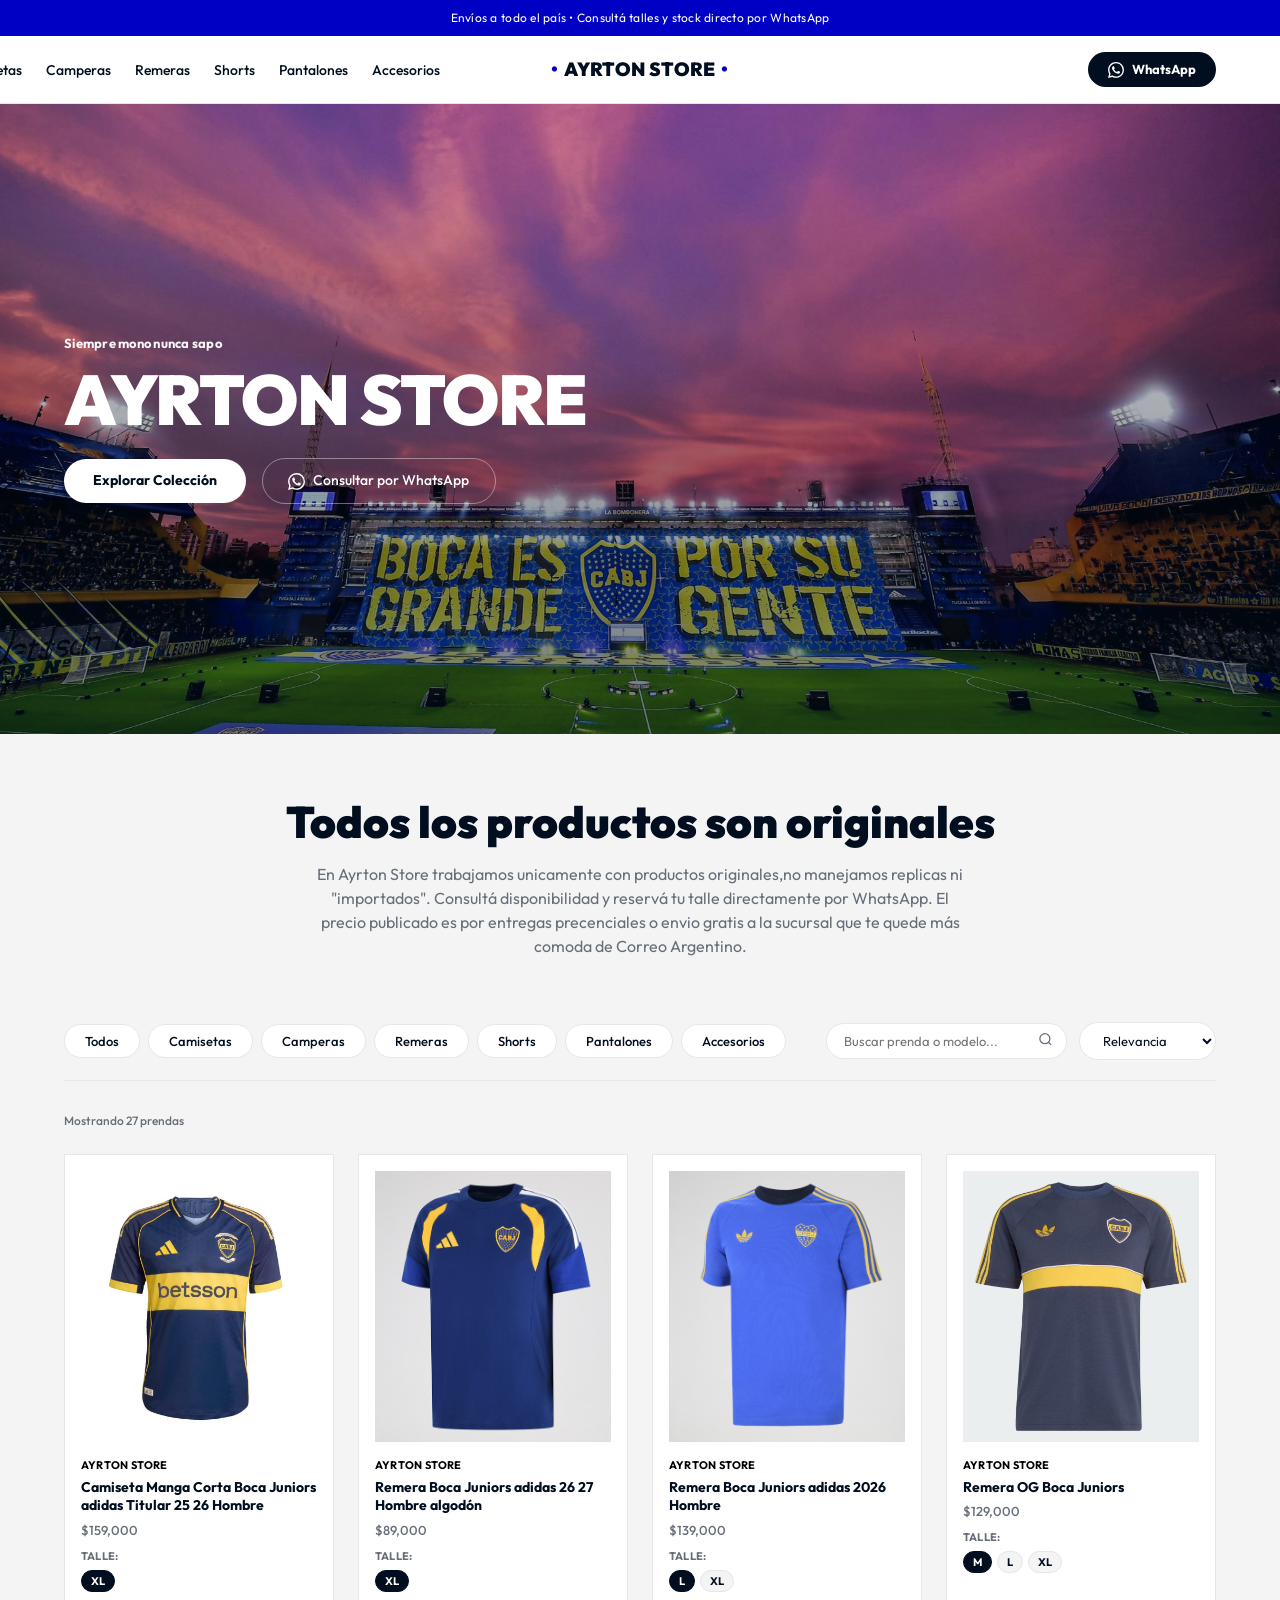
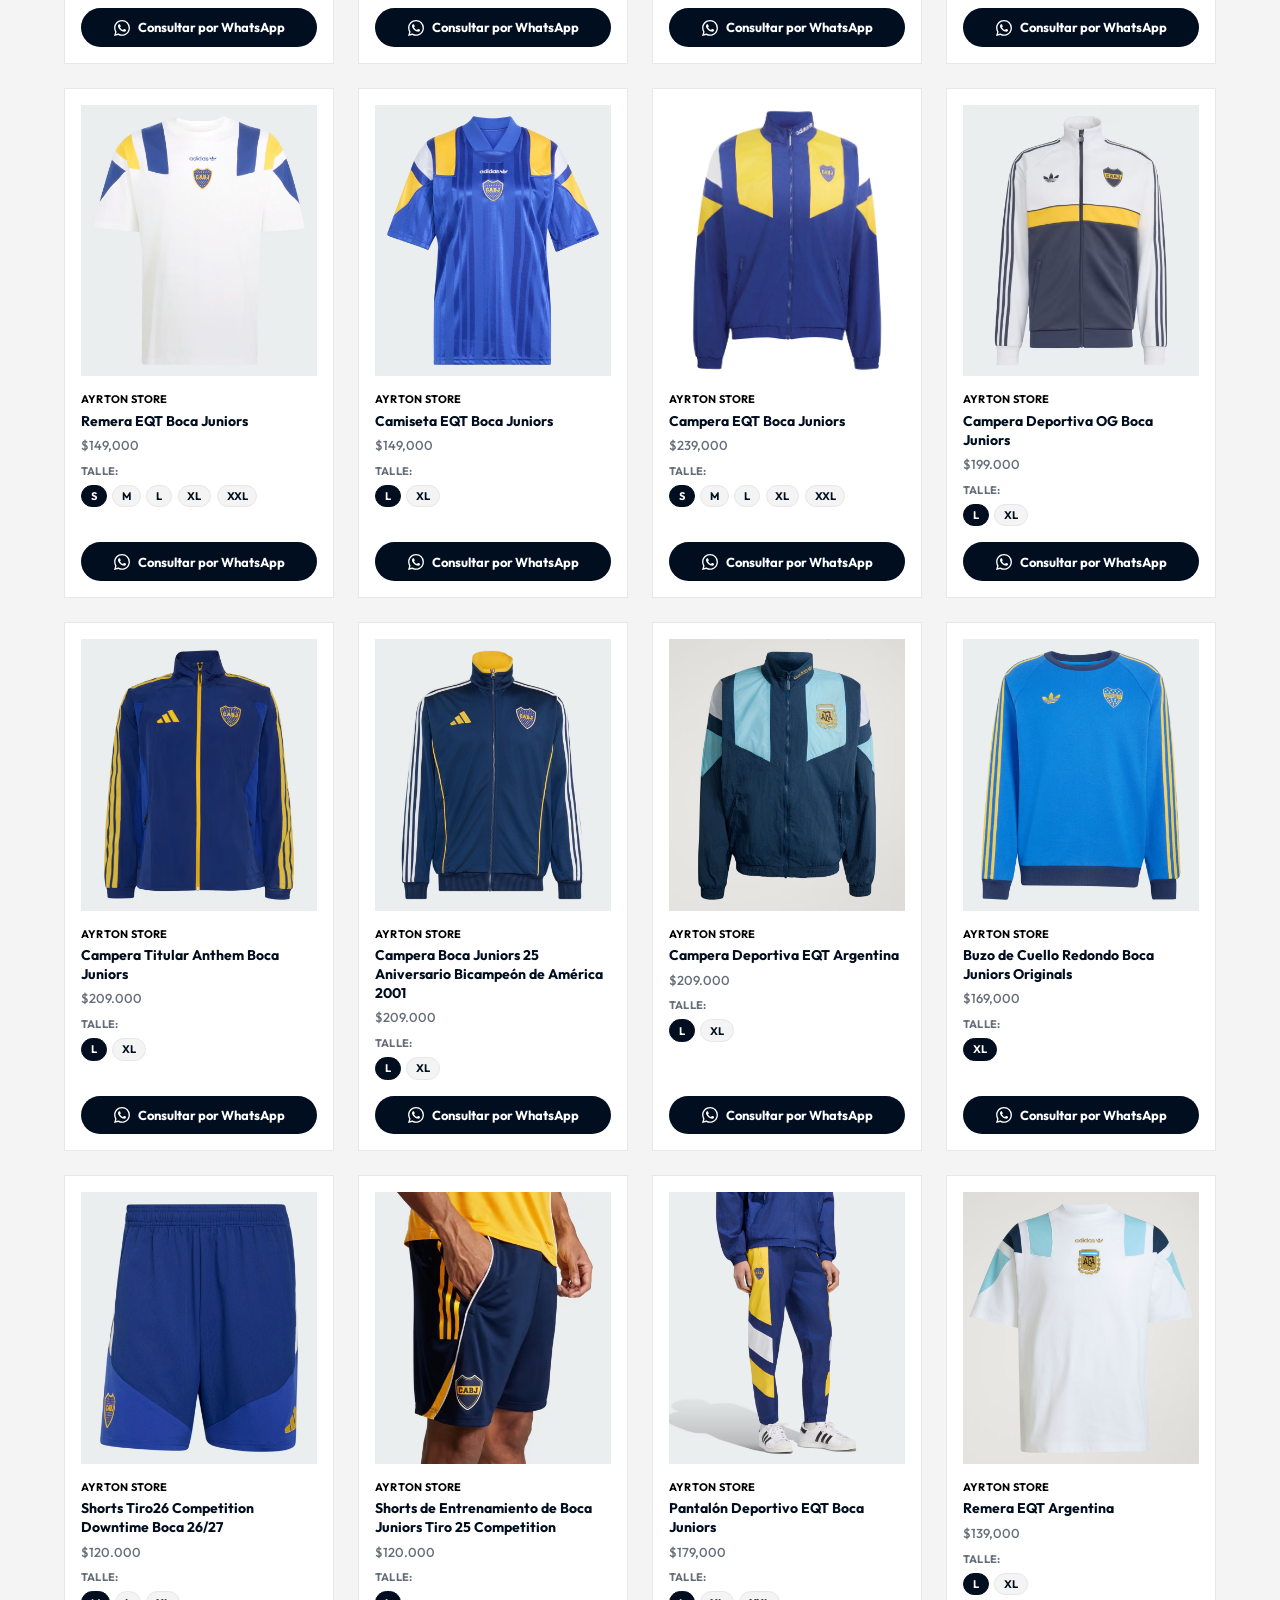
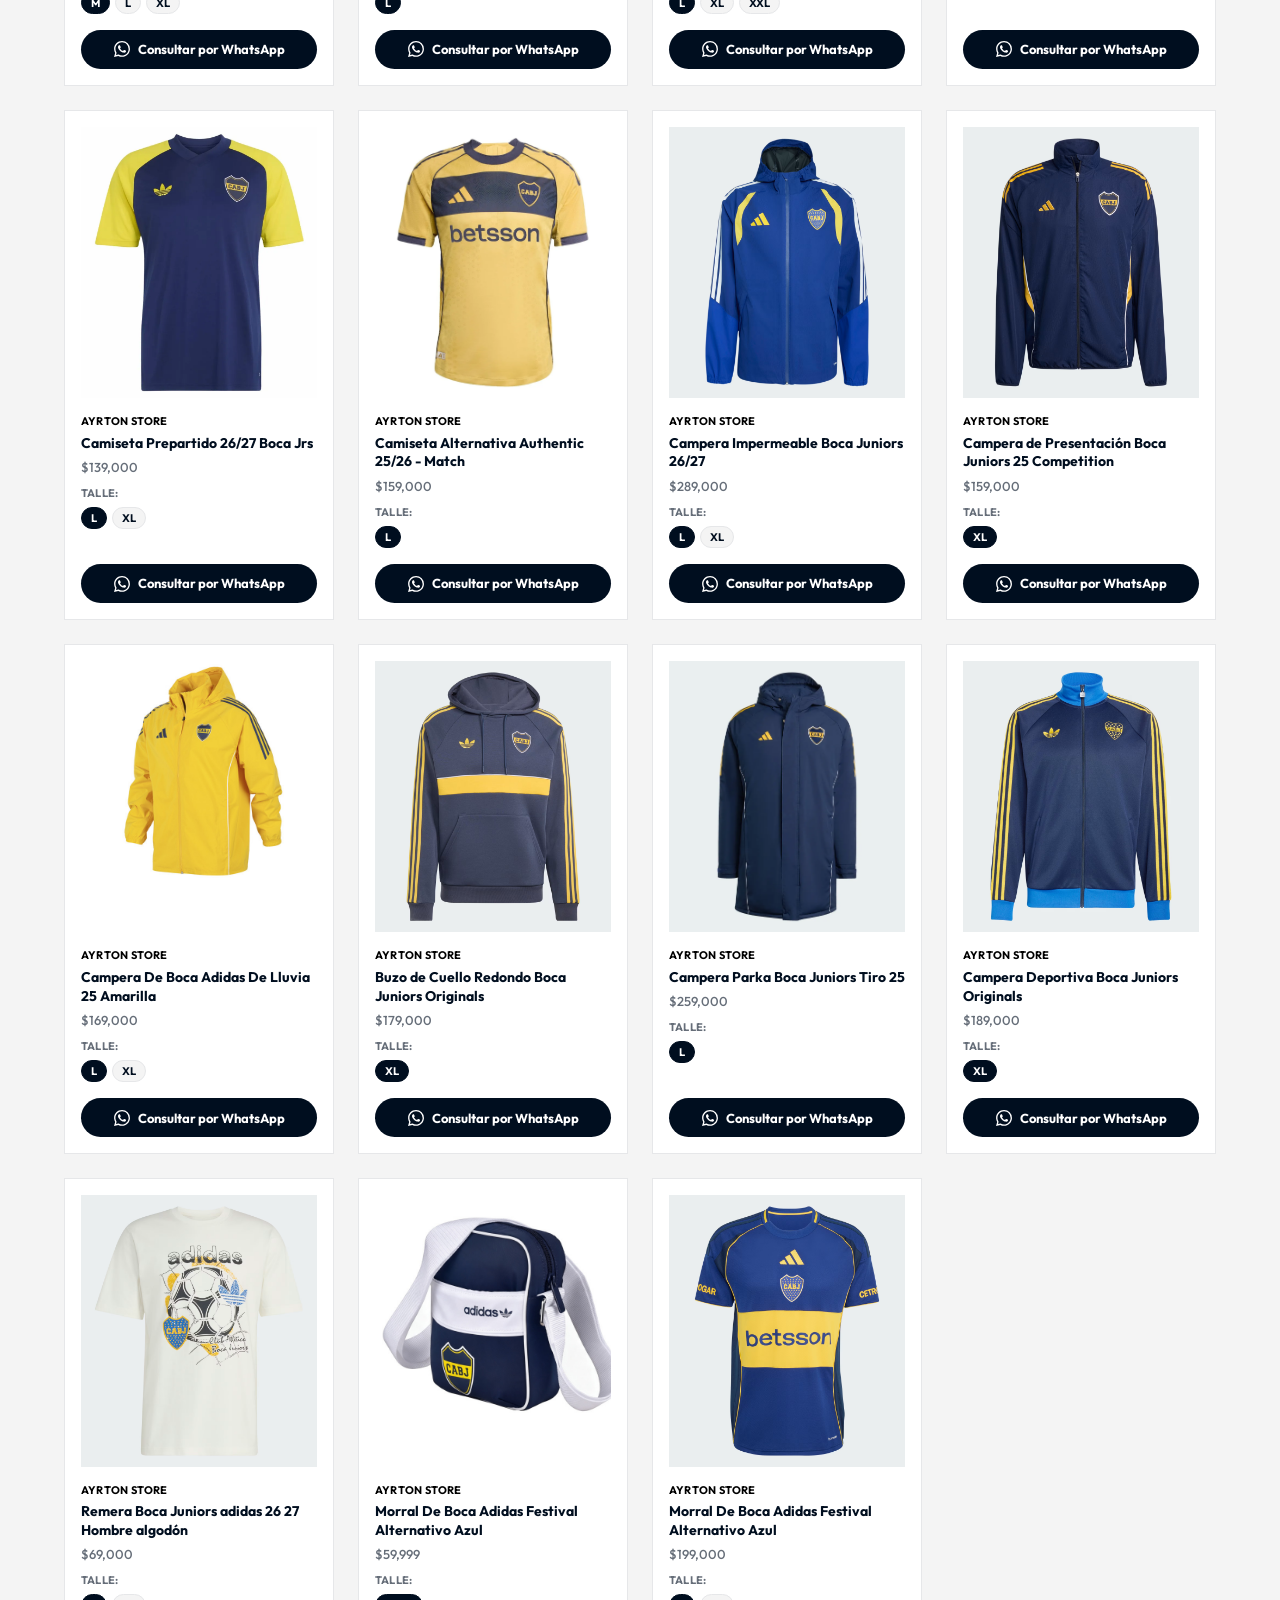
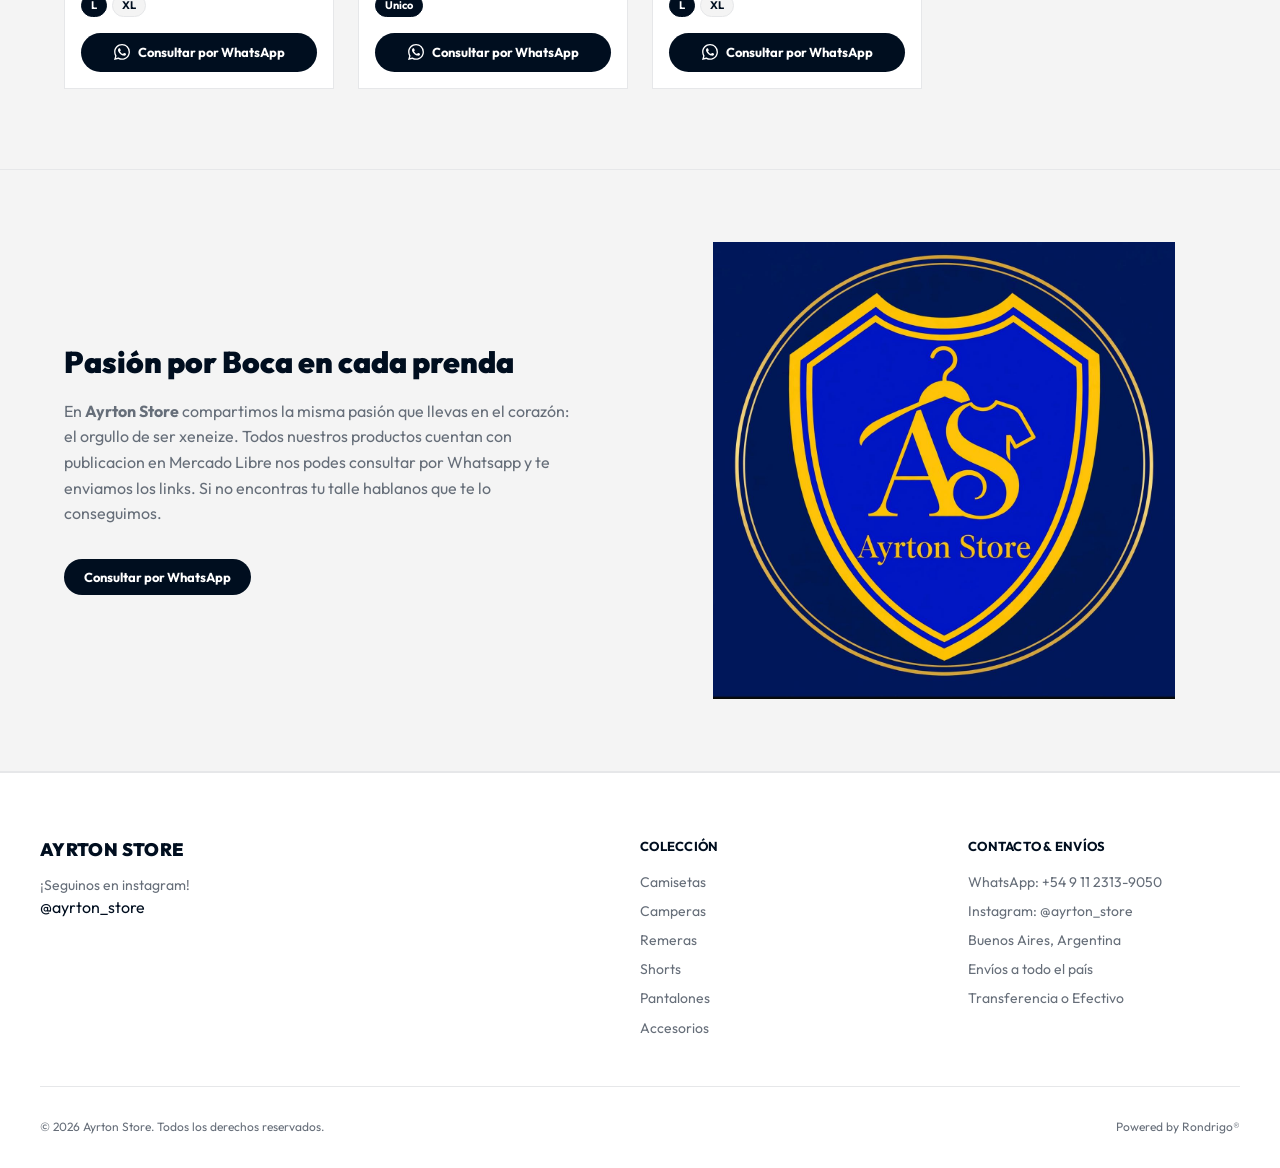
==== index.html @ 52ac1651 "update de productos y se agrego la categoria accesorios" ====
<!DOCTYPE html>
<html lang="es">
<head>
  <meta charset="UTF-8">
  <meta name="viewport" content="width=device-width, initial-scale=1.0">
  <title>Ayrton Store — Ropa original de Boca Juniors</title>
  <meta name="description" content="Ayrton Store. Catálogo digital de indumentaria de Boca Juniors.">
  <meta name="theme-color" content="#0000c5">

  <!-- Google Font: Outfit (Geometría cálida, pesos 400 a 900) -->
  <link rel="preconnect" href="https://fonts.googleapis.com">
  <link rel="preconnect" href="https://fonts.gstatic.com" crossorigin>
  <link href="https://fonts.googleapis.com/css2?family=Outfit:wght@400;500;600;700;900&display=swap" rel="stylesheet">

  <!-- Estilos A-dam Style Reference -->
  <link rel="stylesheet" href="css/styles.css">
</head>
<body>

  <!-- 1. ANNOUNCEMENT BAR (Deep Cobalt #0000c5, 36px) -->
  <aside class="announcement-bar">
    <!--<button type="button" class="announcement-nav-btn" aria-label="Anterior">
      <svg width="14" height="14" viewBox="0 0 24 24" fill="none" stroke="currentColor" stroke-width="2"><polyline points="15 18 9 12 15 6"></polyline></svg>
    </button>-->
    <div class="announcement-text">
      Envíos a todo el país • Consultá talles y stock directo por WhatsApp
    </div>
    <!--<button type="button" class="announcement-nav-btn" aria-label="Siguiente">
      <svg width="14" height="14" viewBox="0 0 24 24" fill="none" stroke="currentColor" stroke-width="2"><polyline points="9 18 15 12 9 6"></polyline></svg>
    </button>-->
  </aside>

  <!-- 2. TOP NAVIGATION (Paper White #ffffff, hairline border, centered logo) -->
  <header class="header-main">
    <nav class="nav-container" aria-label="Navegación principal">
      <!-- Enlaces de categoría (Izquierda) -->
      <ul class="nav-links-left">
        <li><a href="#catalogo" class="nav-link" data-filter="Todos">Colección</a></li>
        <li><a href="#catalogo" class="nav-link" data-filter="Camisetas">Camisetas</a></li>
        <li><a href="#catalogo" class="nav-link" data-filter="Camperas">Camperas</a></li>
        <li><a href="#catalogo" class="nav-link" data-filter="Remeras">Remeras</a></li>
        <li><a href="#catalogo" class="nav-link" data-filter="Shorts">Shorts</a></li>
        <li><a href="#catalogo" class="nav-link" data-filter="Pantalones">Pantalones</a></li>
        <li><a href="#catalogo" class="nav-link" data-filter="Accesorios">Accesorios</a></li>
      </ul>

      <!-- Brand Wordmark (Centro) -->
      <a href="#" class="brand-wordmark">
        <span class="brand-dot">•</span>AYRTON STORE<span class="brand-dot">•</span>
      </a>

      <!-- Utilidades & WhatsApp (Derecha) -->
      <div class="nav-utilities-right">
        <a href="#" id="navWhatsApp" target="_blank" rel="noopener noreferrer" class="btn-pill-whatsapp">
          <svg viewBox="0 0 24 24">
            <path d="M17.472 14.382c-.297-.149-1.758-.867-2.03-.967-.273-.099-.471-.148-.67.15-.197.297-.767.966-.94 1.164-.173.199-.347.223-.644.075-.297-.15-1.255-.463-2.39-1.475-.883-.788-1.48-1.761-1.653-2.059-.173-.297-.018-.458.13-.606.134-.133.298-.347.446-.52.149-.174.198-.298.298-.497.099-.198.05-.371-.025-.52-.075-.149-.669-1.612-.916-2.207-.242-.579-.487-.5-.669-.51-.173-.008-.371-.01-.57-.01-.198 0-.52.074-.792.372-.272.297-1.04 1.016-1.04 2.479 0 1.462 1.065 2.875 1.213 3.074.149.198 2.096 3.2 5.077 4.487.709.306 1.262.489 1.694.625.712.227 1.36.195 1.871.118.571-.085 1.758-.719 2.006-1.413.248-.694.248-1.289.173-1.413-.074-.124-.272-.198-.57-.347m-5.421 7.403h-.004a9.87 9.87 0 01-5.031-1.378l-.361-.214-3.741.982.998-3.648-.235-.374a9.86 9.86 0 01-1.51-5.26c.001-5.45 4.436-9.884 9.888-9.884 2.64 0 5.122 1.03 6.988 2.898a9.825 9.825 0 012.893 6.994c-.003 5.45-4.437 9.885-9.885 9.885m8.413-18.297A11.815 11.815 0 0012.05 0C5.495 0 .16 5.335.157 11.892c0 2.096.547 4.142 1.588 5.945L.057 24l6.305-1.654a11.882 11.882 0 005.683 1.448h.005c6.554 0 11.89-5.335 11.893-11.893a11.82 11.82 0 00-3.488-8.414z"/>
          </svg>
          <span>WhatsApp</span>
        </a>
      </div>
    </nav>
  </header>

  <!-- 3. HERO BANNER (Full-bleed lifestyle image, bottom-left overlay) -->
  <section class="hero-banner-section">
    <img 
      class="hero-banner-img" 
      src="images\wmremove-transformed.jpeg" 
      alt="Ayrton Store"
      loading="eager"
      fetchpriority="high"
    />
    <div class="hero-overlay-content">
      <div class="hero-meta-label">Siempre mono nunca sapo</div>
      <h1 class="hero-display-headline">AYRTON STORE</h1>
      <div class="hero-cta-group">
        <a href="#catalogo" class="btn-pill-primary">Explorar Colección</a>
        <a href="#" id="heroWhatsApp" target="_blank" rel="noopener noreferrer" class="btn-pill-ghost">
          <svg viewBox="0 0 24 24">
            <path d="M17.472 14.382c-.297-.149-1.758-.867-2.03-.967-.273-.099-.471-.148-.67.15-.197.297-.767.966-.94 1.164-.173.199-.347.223-.644.075-.297-.15-1.255-.463-2.39-1.475-.883-.788-1.48-1.761-1.653-2.059-.173-.297-.018-.458.13-.606.134-.133.298-.347.446-.52.149-.174.198-.298.298-.497.099-.198.05-.371-.025-.52-.075-.149-.669-1.612-.916-2.207-.242-.579-.487-.5-.669-.51-.173-.008-.371-.01-.57-.01-.198 0-.52.074-.792.372-.272.297-1.04 1.016-1.04 2.479 0 1.462 1.065 2.875 1.213 3.074.149.198 2.096 3.2 5.077 4.487.709.306 1.262.489 1.694.625.712.227 1.36.195 1.871.118.571-.085 1.758-.719 2.006-1.413.248-.694.248-1.289.173-1.413-.074-.124-.272-.198-.57-.347m-5.421 7.403h-.004a9.87 9.87 0 01-5.031-1.378l-.361-.214-3.741.982.998-3.648-.235-.374a9.86 9.86 0 01-1.51-5.26c.001-5.45 4.436-9.884 9.888-9.884 2.64 0 5.122 1.03 6.988 2.898a9.825 9.825 0 012.893 6.994c-.003 5.45-4.437 9.885-9.885 9.885m8.413-18.297A11.815 11.815 0 0012.05 0C5.495 0 .16 5.335.157 11.892c0 2.096.547 4.142 1.588 5.945L.057 24l6.305-1.654a11.882 11.882 0 005.683 1.448h.005c6.554 0 11.89-5.335 11.893-11.893a11.82 11.82 0 00-3.488-8.414z"/>
          </svg>
          <span>Consultar por WhatsApp</span>
        </a>
      </div>
    </div>
  </section>

  <!-- 4. TEXT HEADLINE SECTION (Centered editorial break) -->
  <section class="editorial-intro">
    <h2 class="editorial-headline">Todos los productos son originales</h2>
    <p class="editorial-subtext">
      En Ayrton Store trabajamos unicamente con productos originales,no manejamos replicas ni "importados". Consultá disponibilidad y reservá tu talle directamente por WhatsApp.
      El precio publicado es por entregas precenciales o envio gratis a la sucursal que te quede más comoda de Correo Argentino.
    </p>
  </section>

  <!-- 5. MAIN CATALOG SECTION -->
  <main class="catalog-section" id="catalogo">
    <!-- Barra de Herramientas y Filtros (Pills 30px) -->
    <div class="catalog-bar">
      <!-- Chips de Categoría -->
      <nav class="category-chips" aria-label="Categorías de prendas">
        <button type="button" class="category-chip" data-category="Todos">Todos</button>
        <button type="button" class="category-chip" data-category="Camisetas">Camisetas</button>
        <button type="button" class="category-chip" data-category="Camperas">Camperas</button>
        <button type="button" class="category-chip" data-category="Remeras">Remeras</button>
        <button type="button" class="category-chip" data-category="Shorts">Shorts</button>
        <button type="button" class="category-chip" data-category="Pantalones">Pantalones</button>
        <button type="button" class="category-chip" data-category="Accesorios">Accesorios</button>
      </nav>

      <!-- Buscador y Ordenamiento -->
      <div class="catalog-tools">
        <div class="search-pill-wrap">
          <input type="text" id="searchInput" class="search-pill-input" placeholder="Buscar prenda o modelo..." autocomplete="off">
          <span class="search-pill-icon">
            <svg width="15" height="15" viewBox="0 0 24 24" fill="none" stroke="currentColor" stroke-width="2">
              <circle cx="11" cy="11" r="8"></circle>
              <line x1="21" y1="21" x2="16.65" y2="16.65"></line>
            </svg>
          </span>
        </div>

        <select id="sortSelect" class="sort-pill-select" aria-label="Ordenar productos">
          <option value="default">Relevancia</option>
          <option value="price-asc">Menor precio</option>
          <option value="price-desc">Mayor precio</option>
        </select>
      </div>
    </div>

    <!-- Contador de Resultados -->
    <div class="products-counter-badge" id="productsCount">Cargando catálogo...</div>

    <!-- Grilla de Tarjetas Planas (0px radius, blanco sobre Morning Mist) -->
    <div class="products-grid" id="productsGrid">
      <!-- Inyectado dinámicamente vía app.js -->
    </div>
  </main>

  <!-- 6. SUSTAINABILITY & CRAFTSMANSHIP SPLIT SECTION (A-dam signature) -->
  <section class="sustainability-split">
    <div class="split-container">
      <div class="split-text-col">
        <h3 class="split-title">Pasión por Boca en cada prenda</h3>
        <p class="split-paragraph">
          En <strong>Ayrton Store</strong> compartimos la misma pasión que llevas en el corazón: el orgullo de ser xeneize. Todos nuestros productos cuentan con publicacion en Mercado Libre nos podes consultar por Whatsapp y te enviamos los links.
          Si no encontras tu talle hablanos que te lo conseguimos.
        </p>
        <a href="#" id="splitWhatsAppBtn" target="_blank" rel="noopener noreferrer" class="btn-pill-whatsapp">
          Consultar por WhatsApp
        </a>
      </div>
      <div class="split-image-col">
        <img 
          src="images\4d7356ed-b3cb-49a6-ae56-aada475fccd3.png" 
          alt="Ayrton Store"
          loading="lazy"
        />
      </div>
    </div>
  </section>

 <!-- 7. TRUST WIDGET (Bottom-Left Floating Badge) -- DESACTIVADO -->
<!-- 
  <div class="trust-review-widget" title="Calificación de clientes">
    <span class="star-icon">
      <svg viewBox="0 0 24 24"><polygon points="12 2 15.09 8.26 22 9.27 17 14.14 18.18 21.02 12 17.77 5.82 21.02 7 14.14 2 9.27 8.91 8.26 12 2"></polygon></svg>
    </span>
    <span class="score-value">4.9 / 5.0</span>
    <span class="label-text">• Excelente</span>
  </div>
-->

  <!-- 8. MODAL DE VISTA RÁPIDA (<dialog> nativo plano) -->
  <dialog id="productDialog" class="quickview-dialog">
    <div id="dialogContent"></div>
  </dialog>

  <!-- 9. FOOTER (Paper White canvas, hairline Cloud Veil divider) -->
  <footer class="footer-main">
    <div class="footer-container">
      <div class="footer-brand">
        <h4>AYRTON STORE</h4>
        <p>¡Seguinos en instagram!</p>
        <a href="https://www.instagram.com/ayrton_store_?stkn=MTB5ZWUxeTZxN2F6ag==" target="_blank" rel="noopener noreferrer" class="link-resaltado">
      @ayrton_store
    </a>
      </div>

      <div class="footer-col">
        <h5>Colección</h5>
        <ul class="footer-links">
          <li><a href="#catalogo" data-filter="Camisetas">Camisetas</a></li>
          <li><a href="#catalogo" data-filter="Camperas">Camperas</a></li>
          <li><a href="#catalogo" data-filter="Remeras">Remeras</a></li>
          <li><a href="#catalogo" data-filter="Shorts">Shorts</a></li>
          <li><a href="#catalogo" data-filter="Pantalones">Pantalones</a></li>
          <li><a href="#catalogo" data-filter="Accesorios">Accesorios</a></li>
        </ul>
      </div>

      <div class="footer-col">
        <h5>Contacto & Envíos</h5>
<ul class="footer-links">
  <!-- WhatsApp Resaltado -->
  <li>
    <a href="https://wa.me/5491123139050" target="_blank" rel="noopener noreferrer" class="link-resaltado">
      WhatsApp: +54 9 11 2313-9050
    </a>
  </li>
  
  <!-- Instagram Resaltado (Reemplaza 'tu_usuario' por tu perfil real) -->
  <li>
    <a href="https://www.instagram.com/ayrton_store_?stkn=MTB5ZWUxeTZxN2F6ag==" target="_blank" rel="noopener noreferrer" class="link-resaltado">
      Instagram: @ayrton_store
    </a>
  </li>
  
  <li>Buenos Aires, Argentina</li>
  <li>Envíos a todo el país</li>
  <li>Transferencia o Efectivo</li>
</ul>
      </div>
    </div>

    <div class="footer-bottom">
      <span>&copy; 2026 Ayrton Store. Todos los derechos reservados.</span>
      <span>Powered by Rondrigo®</span>
    </div>
  </footer>

  <!-- Scripts -->
  <script src="js/products.js"></script>
  <script src="js/app.js"></script>
</body>
</html>
---- css/styles.css ----
/* ==========================================================================
   AYRTON STORE — A-DAM DESIGN SYSTEM SPECIFICATION
   Theme: Light | Morning surf over a curated product shelf
   ========================================================================== */

:root {
  /* --- PALETTE TOKENS --- */
  --color-midcurrent-navy: #000e1f; /* Primary text, filled buttons, rating widget */
  --color-deep-cobalt: #0000c5;     /* Announcement bar surface, exclamation accents */
  --color-twilight-slate: #1a2635;  /* Secondary borders and emphasis dividers */
  --color-graphite: #000000;        /* Brand marks, small utility text, icons */
  --color-paper-white: #ffffff;     /* Card surfaces, nav bar canvas, tile backgrounds */
  --color-morning-mist: #f4f4f4;    /* Site-wide page canvas and background */
  --color-cloud-veil: #e6e7e9;      /* Dominant hairline border for cards, inputs, frames */
  --color-soft-stone: #dcdddf;      /* Secondary dividers, badge outlines */
  --color-slate-gray: #666e79;      /* Muted secondary copy, prices, rating counts */
  --color-sunbeam: #fff48d;         /* Exclusively for star-rating fills */

  /* --- TYPOGRAPHY TOKENS (Outfit — Geometric warmth & GT Walsheim Pro spirit) --- */
  --font-main: 'Outfit', -apple-system, BlinkMacSystemFont, "Segoe UI", Roboto, sans-serif;

  --text-caption: 11px;
  --leading-caption: 1.4;
  --text-body: 16px;
  --leading-body: 1.4;
  --text-subheading: 20px;
  --leading-subheading: 1.2;
  --text-heading-sm: 26px;
  --leading-heading-sm: 1.2;
  --text-heading: 30px;
  --leading-heading: 1.1;
  --text-heading-lg: 44px;
  --leading-heading-lg: 1.1;
  --text-display: clamp(40px, 5.5vw, 70px);
  --leading-display: 1.0;

  --font-weight-regular: 400;
  --font-weight-medium: 500;
  --font-weight-bold: 700;
  --font-weight-black: 900;

  /* --- SPACING TOKENS --- */
  --spacing-4: 4px;
  --spacing-6: 6px;
  --spacing-8: 8px;
  --spacing-10: 10px;
  --spacing-12: 12px;
  --spacing-14: 14px;
  --spacing-16: 16px;
  --spacing-20: 20px;
  --spacing-24: 24px;
  --spacing-32: 32px;
  --spacing-40: 40px;
  --spacing-48: 48px;
  --spacing-72: 72px;

  /* --- LAYOUT & SHAPES --- */
  --page-max-width: 1200px;
  --section-gap: 64px;
  --card-padding: 16px;

  /* Strict Radii: 30px for pills/buttons/inputs, 0px for product tiles */
  --radius-pill: 30px;
  --radius-card: 0px;

  /* Transitions */
  --transition-fast: 0.16s ease-out;
  --transition-smooth: 0.25s ease-out;
}

/* ==========================================================================
   RESET & SYSTEM BASE (Intentionally shadowless)
   ========================================================================== */
*, *::before, *::after {
  box-sizing: border-box;
  margin: 0;
  padding: 0;
}

html {
  scroll-behavior: smooth;
  color-scheme: light;
}

body {
  font-family: var(--font-main);
  background-color: var(--color-morning-mist);
  color: var(--color-midcurrent-navy);
  line-height: var(--leading-body);
  font-size: var(--text-body);
  -webkit-font-smoothing: antialiased;
  min-height: 100vh;
  display: flex;
  flex-direction: column;
}

img {
  max-width: 100%;
  height: auto;
  display: block;
}

a {
  color: inherit;
  text-decoration: none;
}

button, input, select {
  font-family: inherit;
  border: none;
  outline: none;
}

/* Custom Selection & Focus */
::selection {
  background-color: var(--color-midcurrent-navy);
  color: var(--color-paper-white);
}

:focus-visible {
  outline: 2px solid var(--color-midcurrent-navy);
  outline-offset: 2px;
}

/* ==========================================================================
   1. ANNOUNCEMENT BAR (Deep Cobalt #0000c5, 36px flush)
   ========================================================================== */
.announcement-bar {
  background-color: var(--color-deep-cobalt);
  color: var(--color-paper-white);
  min-height: 36px;
  display: flex;
  align-items: center;
  justify-content: space-between;
  padding: 0.4rem 1.5rem;
  font-size: 13px;
  font-weight: var(--font-weight-regular);
  letter-spacing: 0.02em;
  user-select: none;
}

.announcement-nav-btn {
  background: transparent;
  color: var(--color-paper-white);
  cursor: pointer;
  display: flex;
  align-items: center;
  justify-content: center;
  opacity: 0.8;
  transition: opacity var(--transition-fast);
}

.announcement-nav-btn:hover {
  opacity: 1;
}

.announcement-text {
  text-align: center;
  flex: 1;
  font-size: 12px;
}

/* ==========================================================================
   2. TOP NAVIGATION (Paper White #ffffff, hairline bottom, centered logo)
   ========================================================================== */
.header-main {
  position: sticky;
  top: 0;
  z-index: 60;
  background-color: var(--color-paper-white);
  border-bottom: 1px solid var(--color-cloud-veil);
  height: 68px;
  display: flex;
  align-items: center;
}

.nav-container {
  max-width: var(--page-max-width);
  margin: 0 auto;
  padding: 0 1.5rem;
  width: 100%;
  display: grid;
  grid-template-columns: 1fr auto 1fr;
  align-items: center;
  gap: 1rem;
}

/* Enlaces izquierdos */
.nav-links-left {
  display: flex;
  align-items: center;
  gap: 1.5rem;
  list-style: none;
  
  /* 👈 MODIFICA O AGREGA ESTO: */
  width: max-content;       /* Fuerza a los enlaces a medir solo lo que ocupa su texto */
  margin-right: auto;       /* Empuja los enlaces hacia la izquierda de su columna */
  margin-left: -12rem; 
}

.nav-link {
  font-size: 14px;
  font-weight: var(--font-weight-medium);
  color: var(--color-midcurrent-navy);
  transition: color var(--transition-fast);
}

.nav-link:hover {
  color: var(--color-deep-cobalt);
}

/* Wordmark central */
.brand-wordmark {
  font-size: 19px;
  font-weight: var(--font-weight-black);
  letter-spacing: 0.02em;
  text-transform: uppercase;
  color: var(--color-midcurrent-navy);
  display: flex;
  align-items: center;
  gap: 0.35rem;
  white-space: nowrap;
}

.brand-wordmark .brand-dot {
  color: var(--color-deep-cobalt);
}

/* Utilidades derechas */
.nav-utilities-right {
  display: flex;
  align-items: center;
  justify-content: flex-end;
  gap: 0.85rem;
}

.btn-pill-whatsapp {
  display: inline-flex;
  align-items: center;
  gap: 0.5rem;
  background-color: var(--color-midcurrent-navy);
  color: var(--color-paper-white);
  padding: 0.55rem 1.25rem;
  border-radius: var(--radius-pill);
  font-size: 13px;
  font-weight: var(--font-weight-bold);
  transition: background-color var(--transition-fast), transform var(--transition-fast);
}

.btn-pill-whatsapp:hover {
  background-color: var(--color-deep-cobalt);
}

.btn-pill-whatsapp svg {
  width: 16px;
  height: 16px;
  fill: currentColor;
}

/* ==========================================================================
   3. HERO BANNER (Full-bleed lifestyle image, bottom-left overlay)
   ========================================================================== */
.hero-banner-section {
  position: relative;
  width: 100%;
  min-height: clamp(500px, 70vh, 660px);
  background-color: #0b1a29;
  overflow: hidden;
  display: flex;
  align-items: center;
  padding: 3.5rem 0;
}

.hero-banner-section::after {
  content: "";
  position: absolute;
  inset: 0;
  background: linear-gradient(180deg, rgba(0, 14, 31, 0.15) 0%, rgba(0, 14, 31, 0.55) 100%);
  pointer-events: none;
  z-index: 2;
}

.hero-banner-img {
  position: absolute;
  top: 0;
  left: 0;
  width: 100%;
  height: 100%;
  object-fit: cover;
  object-position: 50% 75%;
}

.hero-overlay-content {
  position: relative;
  width: 100%;
  max-width: var(--page-max-width);
  margin: 0 auto;
  padding: 2rem 1.5rem;
  color: var(--color-paper-white);
  z-index: 5;
}

.hero-meta-label {
  font-size: 13px;
  font-weight: var(--font-weight-bold);
  letter-spacing: 0.02em;
  margin-bottom: 0.75rem;
  color: rgba(255, 255, 255, 0.95);
}

.hero-display-headline {
  font-size: var(--text-display);
  font-weight: var(--font-weight-black);
  line-height: var(--leading-display);
  letter-spacing: -0.02em;
  text-transform: uppercase;
  max-width: 780px;
  margin-bottom: 1.5rem;
}

.hero-cta-group {
  display: flex;
  align-items: center;
  gap: 1rem;
  flex-wrap: wrap;
}

/* Pill CTA Buttons */
.btn-pill-primary {
  display: inline-flex;
  align-items: center;
  justify-content: center;
  background-color: var(--color-paper-white);
  color: var(--color-midcurrent-navy);
  padding: 0.75rem 1.8rem;
  border-radius: var(--radius-pill);
  font-size: 14px;
  font-weight: var(--font-weight-bold);
  transition: all var(--transition-fast);
}

.btn-pill-primary:hover {
  background-color: var(--color-morning-mist);
  transform: translateY(-1px);
}

.btn-pill-ghost {
  display: inline-flex;
  align-items: center;
  justify-content: center;
  gap: 0.5rem;
  background-color: transparent;
  color: var(--color-paper-white);
  border: 1px solid rgba(255, 255, 255, 0.4);
  padding: 0.75rem 1.6rem;
  border-radius: var(--radius-pill);
  font-size: 14px;
  font-weight: var(--font-weight-medium);
  transition: all var(--transition-fast);
}

.btn-pill-ghost:hover {
  background-color: var(--color-deep-cobalt);
  border-color: var();
}

.btn-pill-ghost svg {
  width: 17px;
  height: 17px;
  fill: currentColor;
}

/* ==========================================================================
   4. TEXT HEADLINE EDITORIAL SECTION
   ========================================================================== */
.editorial-intro {
  max-width: var(--page-max-width);
  margin: 0 auto;
  padding: 4rem 1.5rem 3rem;
  text-align: center;
}

.editorial-headline {
  font-size: var(--text-heading-lg);
  font-weight: var(--font-weight-black);
  line-height: var(--leading-heading-lg);
  color: var(--color-midcurrent-navy);
  margin-bottom: 1rem;
}

.editorial-subtext {
  font-size: var(--text-body);
  line-height: 1.5;
  color: var(--color-slate-gray);
  max-width: 660px;
  margin: 0 auto;
}

/* ==========================================================================
   5. CATALOG CONTROLS (Pills, Filter chips, Search pill)
   ========================================================================== */
.catalog-section {
  max-width: var(--page-max-width);
  margin: 0 auto;
  padding: 1rem 1.5rem 5rem;
  width: 100%;
}

.catalog-bar {
  display: flex;
  align-items: center;
  justify-content: space-between;
  gap: 1.5rem;
  margin-bottom: 2rem;
  flex-wrap: wrap;
  padding-bottom: 1.25rem;
  border-bottom: 1px solid var(--color-cloud-veil);
}

/* Filter Chips (30px radius) */
.category-chips {
  display: flex;
  align-items: center;
  gap: 0.5rem;
  flex-wrap: wrap;
}

.category-chip {
  padding: 0.5rem 1.25rem;
  border-radius: var(--radius-pill);
  background-color: var(--color-paper-white);
  border: 1px solid var(--color-cloud-veil);
  color: var(--color-midcurrent-navy);
  font-size: 13px;
  font-weight: var(--font-weight-medium);
  cursor: pointer;
  transition: all var(--transition-fast);
  user-select: none;
}

.category-chip:hover {
  border-color: var(--color-twilight-slate);
}

.category-chip.active {
  background-color: var(--color-midcurrent-navy);
  color: var(--color-paper-white);
  border-color: var(--color-midcurrent-navy);
  font-weight: var(--font-weight-bold);
}

/* Search & Sort Pills */
.catalog-tools {
  display: flex;
  align-items: center;
  gap: 0.75rem;
  flex-wrap: wrap;
}

.search-pill-wrap {
  position: relative;
  min-width: 220px;
}

.search-pill-input {
  width: 100%;
  background-color: var(--color-paper-white);
  border: 1px solid var(--color-cloud-veil);
  border-radius: var(--radius-pill);
  padding: 0.55rem 2.2rem 0.55rem 1.1rem;
  font-size: 13px;
  color: var(--color-midcurrent-navy);
  transition: border-color var(--transition-fast);
}

.search-pill-input:focus {
  border-color: var(--color-twilight-slate);
}

.search-pill-icon {
  position: absolute;
  right: 0.85rem;
  top: 50%;
  transform: translateY(-50%);
  color: var(--color-slate-gray);
  pointer-events: none;
}

.sort-pill-select {
  background-color: var(--color-paper-white);
  border: 1px solid var(--color-cloud-veil);
  border-radius: var(--radius-pill);
  padding: 0.55rem 1.2rem;
  font-size: 13px;
  color: var(--color-midcurrent-navy);
  cursor: pointer;
  transition: border-color var(--transition-fast);
}

.sort-pill-select:focus {
  border-color: var(--color-twilight-slate);
}

/* Conteo de productos */
.products-counter-badge {
  font-size: 12px;
  color: var(--color-slate-gray);
  margin-bottom: 1.5rem;
  font-weight: var(--font-weight-medium);
}

/* ==========================================================================
   6. PRODUCT GRID & CARDS (Flat 0px tiles, White on Morning Mist, No Shadows)
   ========================================================================== */
.products-grid {
  display: grid;
  grid-template-columns: repeat(4, 1fr);
  gap: 1.5rem;
}

/* Flat Product Card */
.product-card {
  background-color: var(--color-paper-white);
  border-radius: var(--radius-card); /* 0px */
  border: 1px solid var(--color-cloud-veil);
  display: flex;
  flex-direction: column;
  padding: var(--card-padding);
  position: relative;
  transition: border-color var(--transition-fast);
}

.product-card:hover {
  border-color: var(--color-soft-stone);
}

/* Imagen con generoso whitespace */
.product-media-wrap {
  position: relative;
  width: 100%;
  aspect-ratio: 1 / 1.15;
  background-color: #fafafa;
  overflow: hidden;
  margin-bottom: 1rem;
  cursor: pointer;
  display: flex;
  align-items: center;
  justify-content: center;
}

.product-media-wrap img {
  width: 100%;
  height: 100%;
  object-fit: cover;
  transition: transform 0.35s ease;
}

.product-card:hover .product-media-wrap img {
  transform: scale(1.04);
}

/* Badge (Nuevo, Básico, Temporada) */
.product-badge-flag {
  position: absolute;
  top: 0.6rem;
  left: 0.6rem;
  background-color: var(--color-midcurrent-navy);
  color: var(--color-paper-white);
  font-size: 10px;
  font-weight: var(--font-weight-bold);
  text-transform: uppercase;
  letter-spacing: 0.02em;
  padding: 0.25rem 0.65rem;
  border-radius: var(--radius-pill);
}

/* Card Body Typography (A-dam standard) */
.product-brand-line {
  font-size: var(--text-caption); /* 11px */
  color: var(--color-graphite);
  font-weight: var(--font-weight-bold);
  text-transform: uppercase;
  letter-spacing: 0.02em;
  margin-bottom: 0.25rem;
}

.product-name-title {
  font-size: 14px;
  font-weight: var(--font-weight-bold);
  color: var(--color-midcurrent-navy);
  line-height: 1.35;
  margin-bottom: 0.35rem;
  cursor: pointer;
  transition: color var(--transition-fast);
}

.product-name-title:hover {
  color: var(--color-deep-cobalt);
}

.product-price-line {
  font-size: 13px;
  font-weight: var(--font-weight-medium);
  color: var(--color-slate-gray);
  margin-bottom: 0.6rem;
}

/* Star Rating (Sunbeam #fff48d) */
.product-rating-row {
  display: flex;
  align-items: center;
  gap: 0.4rem;
  margin-bottom: 0.85rem;
}

.stars-list {
  display: flex;
  align-items: center;
  gap: 2px;
  color: var(--color-sunbeam);
}

.stars-list svg {
  width: 13px;
  height: 13px;
  fill: currentColor;
}

.rating-score-count {
  font-size: 11px;
  color: var(--color-slate-gray);
  font-weight: var(--font-weight-medium);
}

/* Size Chips Selector (30px pill) */
.sizes-selector-group {
  margin-bottom: 1rem;
}

.sizes-label-mini {
  font-size: 11px;
  text-transform: uppercase;
  color: var(--color-slate-gray);
  font-weight: var(--font-weight-bold);
  letter-spacing: 0.02em;
  margin-bottom: 0.35rem;
}

.sizes-pill-row {
  display: flex;
  flex-wrap: wrap;
  gap: 0.35rem;
}

.size-pill-btn {
  font-size: 11px;
  font-weight: var(--font-weight-bold);
  padding: 0.2rem 0.55rem;
  border-radius: var(--radius-pill);
  background-color: var(--color-morning-mist);
  border: 1px solid var(--color-cloud-veil);
  color: var(--color-midcurrent-navy);
  cursor: pointer;
  transition: all var(--transition-fast);
}

.size-pill-btn:hover {
  border-color: var(--color-twilight-slate);
}

.size-pill-btn.selected {
  background-color: var(--color-midcurrent-navy);
  color: var(--color-paper-white);
  border-color: var(--color-midcurrent-navy);
}

/* Tarjeta Action Button (Pill 30px) */
.product-card-action {
  margin-top: auto;
}

.btn-card-whatsapp {
  display: flex;
  align-items: center;
  justify-content: center;
  gap: 0.5rem;
  background-color: var(--color-midcurrent-navy);
  color: var(--color-paper-white);
  padding: 0.65rem 1rem;
  border-radius: var(--radius-pill);
  font-size: 13px;
  font-weight: var(--font-weight-bold);
  width: 100%;
  cursor: pointer;
  transition: background-color var(--transition-fast), transform var(--transition-fast);
}

.btn-card-whatsapp:hover {
  background-color: var(--color-deep-cobalt);
}

.btn-card-whatsapp svg {
  width: 16px;
  height: 16px;
  fill: currentColor;
}

/* Empty Catalog State */
.catalog-empty-view {
  grid-column: 1 / -1;
  text-align: center;
  padding: 4.5rem 1.5rem;
  background-color: var(--color-paper-white);
  border: 1px solid var(--color-cloud-veil);
}

.catalog-empty-view h3 {
  font-size: 20px;
  font-weight: var(--font-weight-bold);
  color: var(--color-midcurrent-navy);
  margin-bottom: 0.5rem;
}

.catalog-empty-view p {
  color: var(--color-slate-gray);
  margin-bottom: 1.5rem;
  font-size: 14px;
}

/* -------------------------------------------------
   CARRUSEL DE IMÁGENES – BOTONES SUTILES
   ------------------------------------------------- */
 .product-media-wrap {
  position: relative; /* necesario para colocar los botones */
 }

/* Imagen principal (para que el contenedor mantenga su tamaño) */
.product-media-wrap img-product-img {
  width: 100%;
  height: 100%;
  object-fit: cover;
}
/* Botones de navegación */
.img-nav {
position: absolute;
top: 50%;
transform: translateY(-50%);
background: rgba(0, 0, 0, 0.35);
border: none;
color: var(--color-paper-white);
font-size: 1.2rem;
width: 2.2rem;
height: 2.2rem;
border-radius: 50%;
cursor: pointer;
display: flex;
align-items: center;
justify-content: center;
transition: backgroud var(--transition-fast);
z-index: 5;
}
.img-nav:hover {
  background: rgba(0, 0, 0, 0.55);
}
/* Izquierda y derecha */
.btn-prev { left: 0.6rem; }
.btn-next { right: 0.6rem; }



/* ==========================================================================
   7. SUSTAINABILITY & CRAFTSMANSHIP SPLIT SECTION (A-dam signature)
   ========================================================================== */
.sustainability-split {
  background-color: var(--color-morning-mist);
  border-top: 1px solid var(--color-cloud-veil);
  border-bottom: 1px solid var(--color-cloud-veil);
  padding: 4.5rem 0;
}

.split-container {
  max-width: var(--page-max-width);
  margin: 0 auto;
  padding: 0 1.5rem;
  display: grid;
  grid-template-columns: 1fr 1fr;
  align-items: center;
  gap: 4rem;
}

.split-text-col {
  max-width: 520px;
}

.split-title {
  font-size: var(--text-heading);
  font-weight: var(--font-weight-black);
  line-height: var(--leading-heading);
  color: var(--color-midcurrent-navy);
  margin-bottom: 1.25rem;
}

.split-paragraph {
  font-size: var(--text-body);
  line-height: 1.6;
  color: var(--color-slate-gray);
  margin-bottom: 2rem;
}

.split-image-col {
  position: relative;
  display: flex;
  align-items: center;
  justify-content: center;
  height: auto;
  background: transparent;
  border: none;
  overflow: hidden;
}

.split-image-col img {
  /* Backup of original styles for rollback */
  /*
  width: 100%;
  height: 100%;
  object-fit: contain;
  */
  width: 85%;
  height: auto;
  object-fit: contain;
  display: block;
  margin: 0 auto;
}

/* ==========================================================================
   8. TRUST REVIEW WIDGET (Bottom-Left Floating Badge)
   ========================================================================== */
.trust-review-widget {
  position: fixed;
  bottom: 1.5rem;
  left: 1.5rem;
  z-index: 50;
  background-color: var(--color-midcurrent-navy);
  color: var(--color-paper-white);
  padding: 0.55rem 1rem;
  border-radius: var(--radius-pill);
  display: flex;
  align-items: center;
  gap: 0.6rem;
  font-size: 12px;
  font-weight: var(--font-weight-bold);
  cursor: default;
  user-select: none;
}

.trust-review-widget .star-icon {
  color: var(--color-sunbeam);
  display: flex;
  align-items: center;
}

.trust-review-widget .star-icon svg {
  width: 14px;
  height: 14px;
  fill: currentColor;
}

.trust-review-widget .score-value {
  color: var(--color-paper-white);
}

.trust-review-widget .label-text {
  color: var(--color-soft-stone);
  font-weight: var(--font-weight-regular);
}

/* ==========================================================================
   9. QUICK VIEW MODAL (Flat Paper White Dialog)
   ========================================================================== */
.quickview-dialog {
  margin: auto;
  padding: 0;
  background-color: var(--color-paper-white);
  border: 1px solid var(--color-cloud-veil);
  border-radius: 0px; /* Flat 0px */
  color: var(--color-midcurrent-navy);
  max-width: 700px; /* 20% smaller */
  width: 70%; /* 20% smaller */
  overflow: hidden;
  transform: scale(0.9);
  transform-origin: center;
}

.quickview-dialog::backdrop {
  background: rgba(0, 14, 31, 0.45);
}

.quickview-inner {
  display: grid;
  grid-template-columns: 1fr 1fr;
  max-height: 85vh;
  overflow-y: auto;
  position: relative;
}

.quickview-img-box {
  background-color: #fafafa;
  min-height: 400px;
}

.quickview-img-box img {
  width: 100%;
  height: 100%;
  object-fit: cover;
}

.quickview-info-box {
  padding: 2.5rem;
  display: flex;
  flex-direction: column;
}

.btn-close-dialog {
  position: absolute;
  top: 1rem;
  right: 1rem;
  background-color: var(--color-paper-white);
  border: 1px solid var(--color-cloud-veil);
  width: 32px;
  height: 32px;
  border-radius: var(--radius-pill);
  display: flex;
  align-items: center;
  justify-content: center;
  cursor: pointer;
  color: var(--color-midcurrent-navy);
  transition: all var(--transition-fast);
}

.btn-close-dialog:hover {
  background-color: var(--color-midcurrent-navy);
  color: var(--color-paper-white);
}

.quickview-brand-tag {
  font-size: 11px;
  text-transform: uppercase;
  letter-spacing: 0.02em;
  font-weight: var(--font-weight-bold);
  color: var(--color-slate-gray);
  margin-bottom: 0.35rem;
}

.quickview-title {
  font-size: 24px;
  font-weight: var(--font-weight-black);
  line-height: 1.2;
  margin-bottom: 0.5rem;
}

.quickview-price {
  font-size: 20px;
  font-weight: var(--font-weight-bold);
  color: var(--color-midcurrent-navy);
  margin-bottom: 1rem;
}

.quickview-desc {
  font-size: 14px;
  line-height: 1.6;
  color: var(--color-slate-gray);
  padding: 1rem 0;
  border-top: 1px solid var(--color-cloud-veil);
  border-bottom: 1px solid var(--color-cloud-veil);
  margin-bottom: 1.5rem;
}

.quickview-sizes-label {
  font-size: 12px;
  font-weight: var(--font-weight-bold);
  text-transform: uppercase;
  margin-bottom: 0.6rem;
}

.quickview-sizes-list {
  display: flex;
  flex-wrap: wrap;
  gap: 0.45rem;
  margin-bottom: 2rem;
}

.quickview-size-btn {
  padding: 0.4rem 0.9rem;
  border-radius: var(--radius-pill);
  border: 1px solid var(--color-cloud-veil);
  background-color: var(--color-morning-mist);
  color: var(--color-midcurrent-navy);
  font-size: 13px;
  font-weight: var(--font-weight-bold);
  cursor: pointer;
}

.quickview-size-btn.selected {
  background-color: var(--color-midcurrent-navy);
  color: var(--color-paper-white);
  border-color: var(--color-midcurrent-navy);
}

.btn-quickview-whatsapp {
  display: flex;
  align-items: center;
  justify-content: center;
  gap: 0.6rem;
  background-color: var(--color-midcurrent-navy);
  color: var(--color-paper-white);
  padding: 0.85rem 1.4rem;
  border-radius: var(--radius-pill);
  font-size: 14px;
  font-weight: var(--font-weight-bold);
  cursor: pointer;
  margin-top: auto;
  transition: background-color var(--transition-fast);
}

.btn-quickview-whatsapp:hover {
  background-color: var(--color-deep-cobalt);
}

.btn-quickview-whatsapp svg {
  width: 18px;
  height: 18px;
  fill: currentColor;
}

/* ==========================================================================
   10. FOOTER (Clean Paper White canvas with hairline border)
   ========================================================================== */
.footer-main {
  background-color: var(--color-paper-white);
  border-top: 1px solid var(--color-cloud-veil);
  padding: 4rem 1.5rem 2rem;
  margin-top: auto;
}

.footer-container {
  max-width: var(--page-max-width);
  margin: 0 auto;
  display: grid;
  grid-template-columns: 2fr 1fr 1fr;
  gap: 3.5rem;
  margin-bottom: 3rem;
}

.footer-brand h4 {
  font-size: 18px;
  font-weight: var(--font-weight-black);
  text-transform: uppercase;
  letter-spacing: 0.02em;
  color: var(--color-midcurrent-navy);
  margin-bottom: 0.75rem;
}

.footer-brand p {
  font-size: 14px;
  line-height: 1.6;
  color: var(--color-slate-gray);
  max-width: 380px;
}

.footer-col h5 {
  font-size: 13px;
  font-weight: var(--font-weight-bold);
  text-transform: uppercase;
  letter-spacing: 0.02em;
  color: var(--color-midcurrent-navy);
  margin-bottom: 1.1rem;
}

.footer-links {
  list-style: none;
  display: flex;
  flex-direction: column;
  gap: 0.6rem;
}

.footer-links a, .footer-links li {
  font-size: 14px;
  color: var(--color-slate-gray);
  transition: color var(--transition-fast);
}

.footer-links a:hover {
  color: var(--color-midcurrent-navy);
}

.footer-bottom {
  max-width: var(--page-max-width);
  margin: 0 auto;
  padding-top: 2rem;
  border-top: 1px solid var(--color-cloud-veil);
  display: flex;
  align-items: center;
  justify-content: space-between;
  font-size: 12px;
  color: var(--color-slate-gray);
  flex-wrap: wrap;
  gap: 1rem;
}

/* ==========================================================================
   11. RESPONSIVE BREAKPOINTS
   ========================================================================== */
@media (max-width: 1024px) {
  .products-grid {
    grid-template-columns: repeat(3, 1fr);
  }
  .split-container {
    grid-template-columns: 1fr;
    gap: 2.5rem;
  }
}

@media (max-width: 768px) {
  .nav-container {
    grid-template-columns: 1fr auto;
  }
  .nav-links-left {
    display: none;
  }
  .products-grid {
    grid-template-columns: repeat(2, 1fr);
    gap: 1rem;
  }
  .quickview-inner {
    grid-template-columns: 1fr;
  }
  .quickview-img-box {
    min-height: 260px;
  }
  .quickview-info-box {
    padding: 1.5rem;
  }
  .footer-container {
    grid-template-columns: 1fr;
    gap: 2rem;
  }
  .trust-review-widget {
    display: none;
  }
}

@media (max-width: 480px) {
  .products-grid {
    grid-template-columns: 1fr;
  }
  .catalog-bar {
    flex-direction: column;
    align-items: stretch;
  }
  .search-pill-wrap {
    min-width: 100%;
  }
}
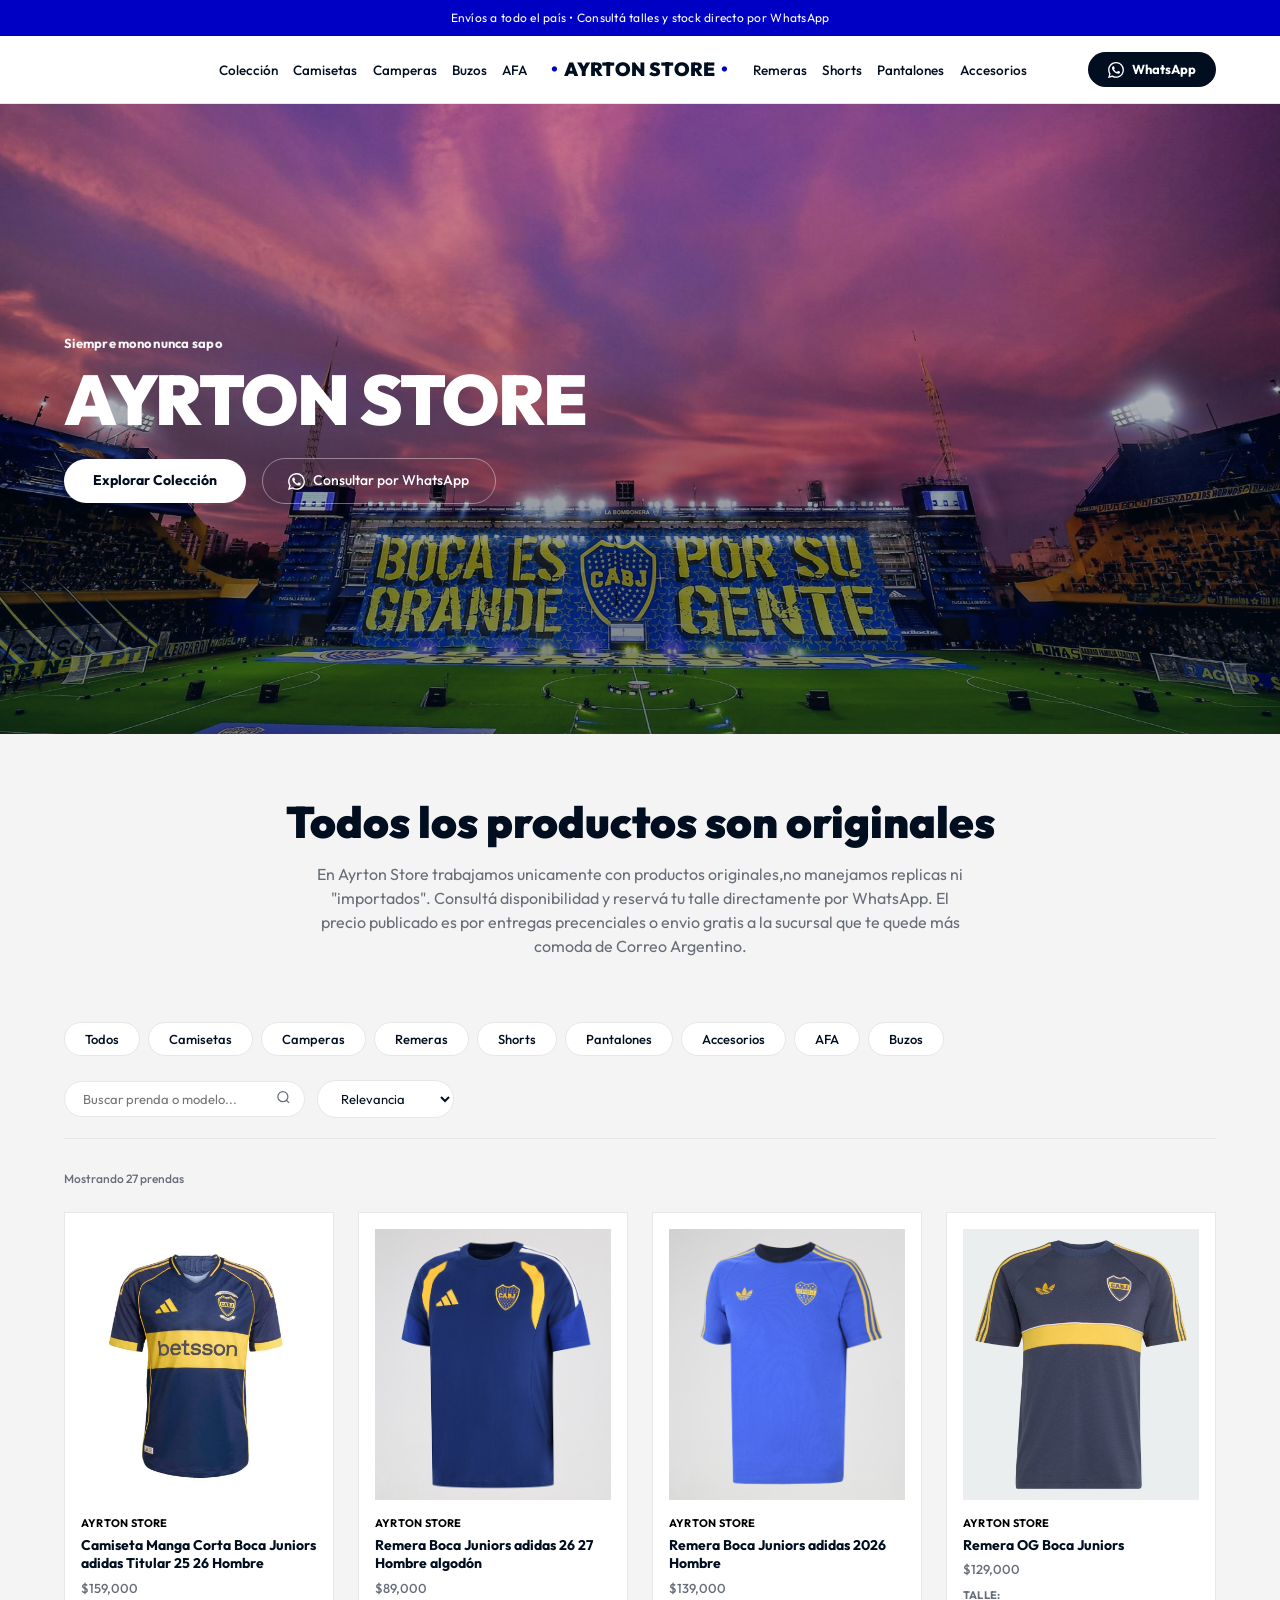
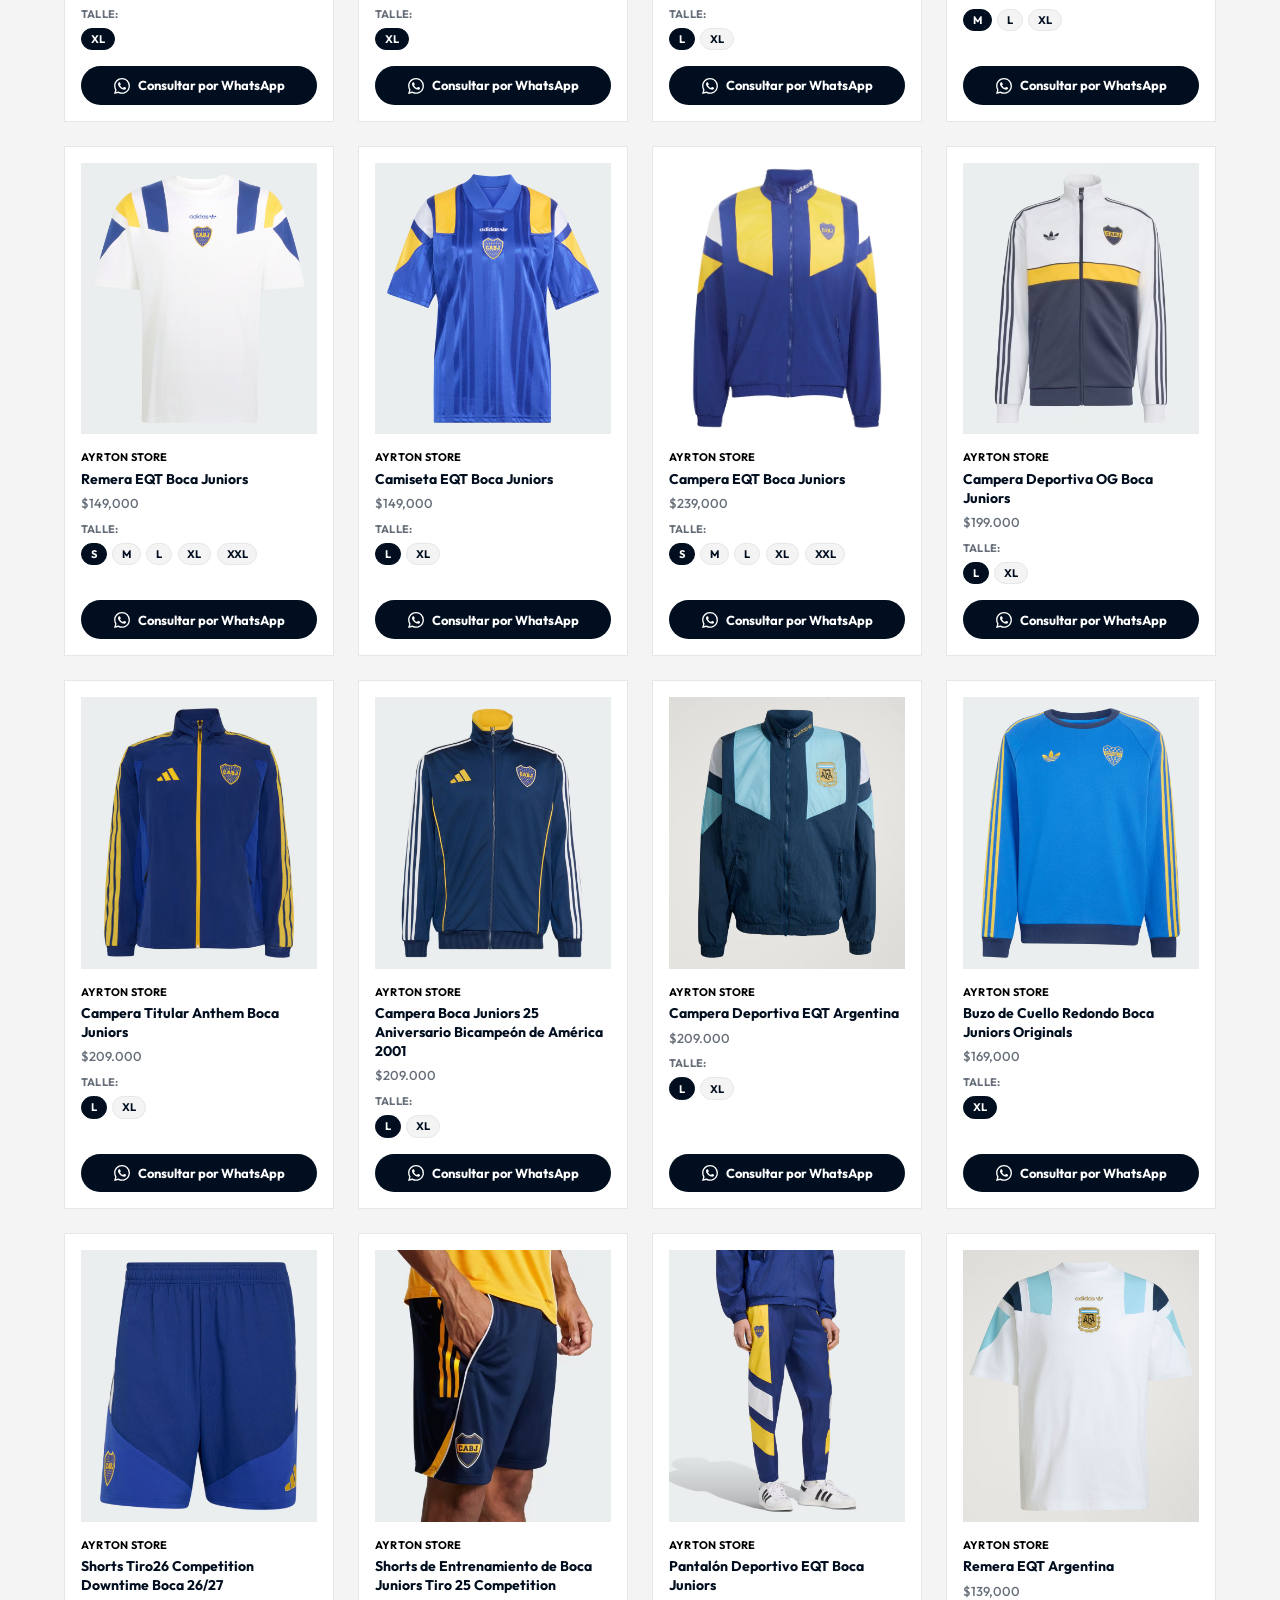
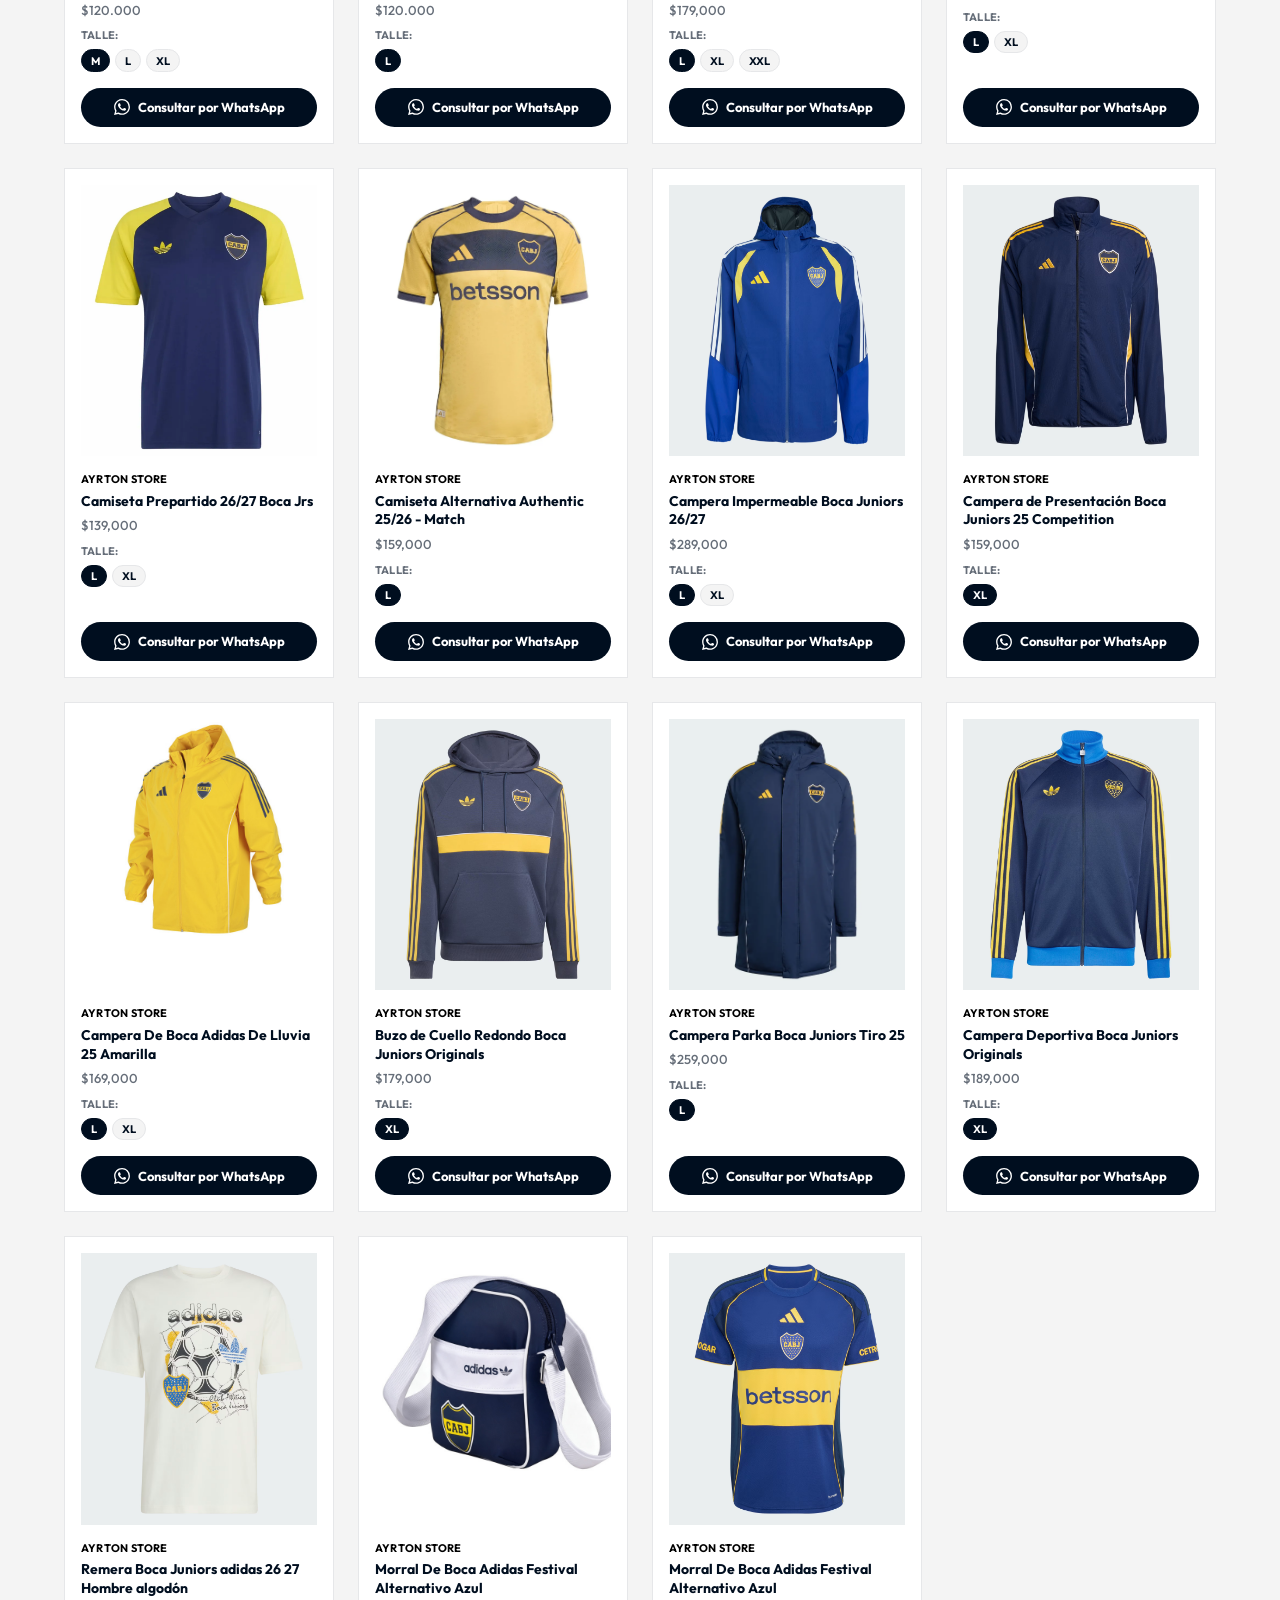
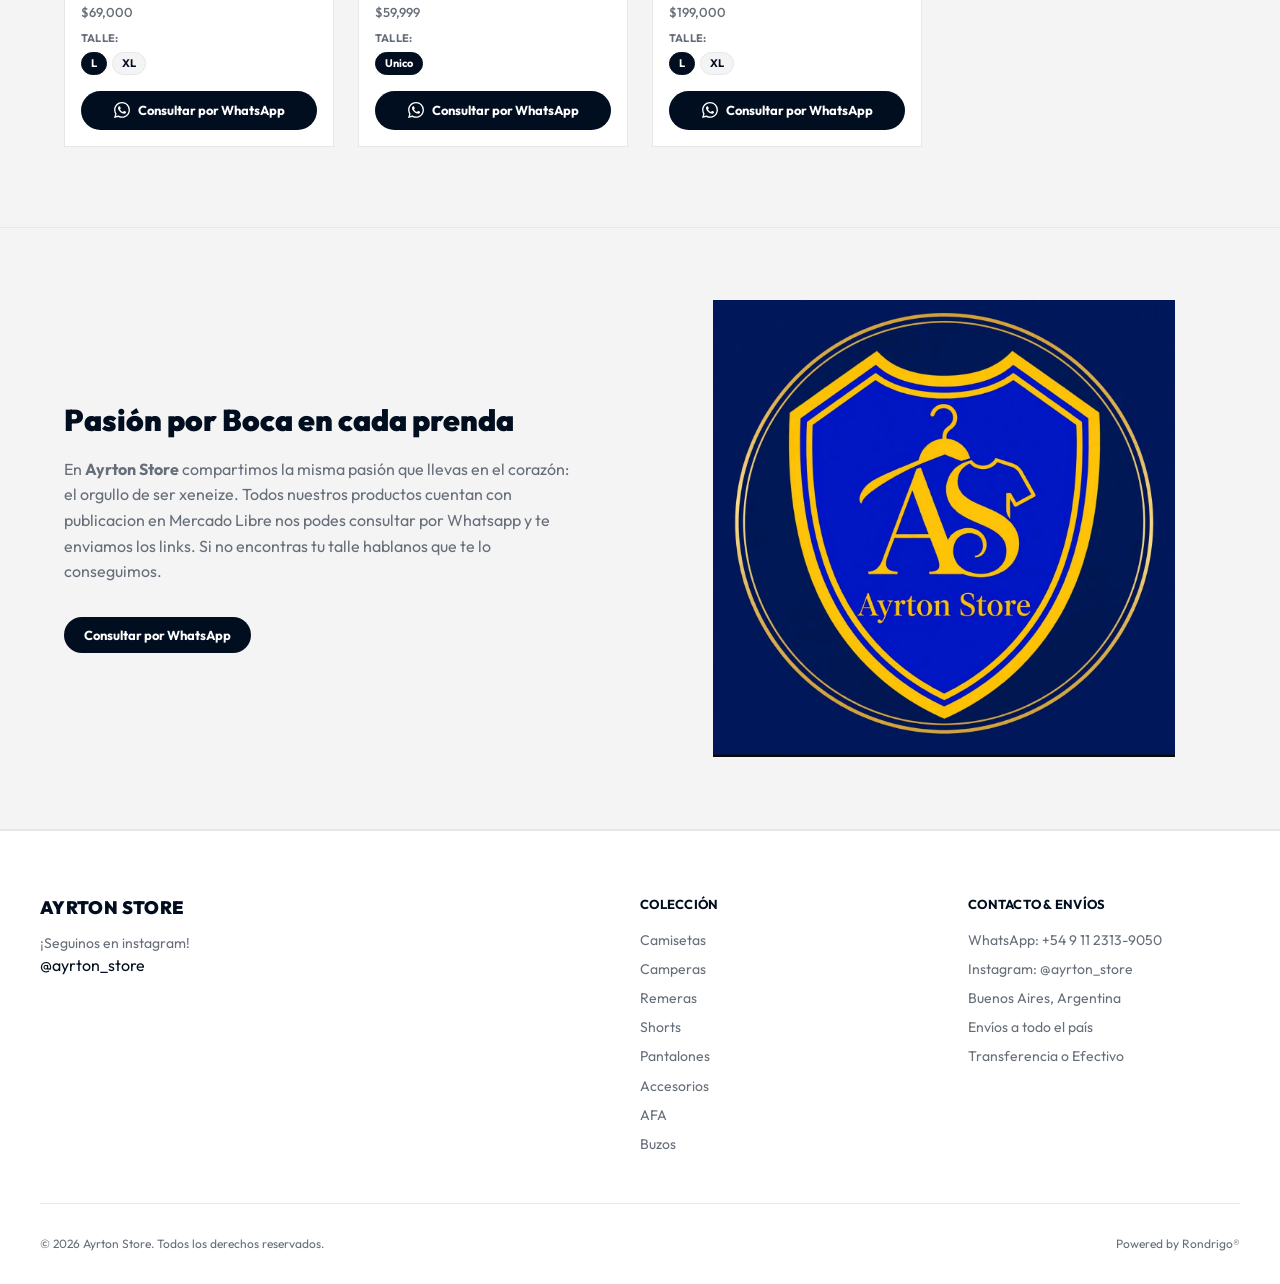
==== commit f456fcfd: "se crearon 2 categorias más" ====
--- a/index.html
+++ b/index.html
@@ -33,15 +33,13 @@
   <!-- 2. TOP NAVIGATION (Paper White #ffffff, hairline border, centered logo) -->
   <header class="header-main">
     <nav class="nav-container" aria-label="Navegación principal">
-      <!-- Enlaces de categoría (Izquierda) -->
+      <!-- Enlaces de categoría (Izquierda - 4 categorías) -->
       <ul class="nav-links-left">
         <li><a href="#catalogo" class="nav-link" data-filter="Todos">Colección</a></li>
         <li><a href="#catalogo" class="nav-link" data-filter="Camisetas">Camisetas</a></li>
         <li><a href="#catalogo" class="nav-link" data-filter="Camperas">Camperas</a></li>
-        <li><a href="#catalogo" class="nav-link" data-filter="Remeras">Remeras</a></li>
-        <li><a href="#catalogo" class="nav-link" data-filter="Shorts">Shorts</a></li>
-        <li><a href="#catalogo" class="nav-link" data-filter="Pantalones">Pantalones</a></li>
-        <li><a href="#catalogo" class="nav-link" data-filter="Accesorios">Accesorios</a></li>
+        <li><a href="#catalogo" class="nav-link" data-filter="Buzos">Buzos</a></li>
+        <li><a href="#catalogo" class="nav-link" data-filter="AFA">AFA</a></li>
       </ul>
 
       <!-- Brand Wordmark (Centro) -->
@@ -49,14 +47,25 @@
         <span class="brand-dot">•</span>AYRTON STORE<span class="brand-dot">•</span>
       </a>
 
-      <!-- Utilidades & WhatsApp (Derecha) -->
-      <div class="nav-utilities-right">
-        <a href="#" id="navWhatsApp" target="_blank" rel="noopener noreferrer" class="btn-pill-whatsapp">
-          <svg viewBox="0 0 24 24">
-            <path d="M17.472 14.382c-.297-.149-1.758-.867-2.03-.967-.273-.099-.471-.148-.67.15-.197.297-.767.966-.94 1.164-.173.199-.347.223-.644.075-.297-.15-1.255-.463-2.39-1.475-.883-.788-1.48-1.761-1.653-2.059-.173-.297-.018-.458.13-.606.134-.133.298-.347.446-.52.149-.174.198-.298.298-.497.099-.198.05-.371-.025-.52-.075-.149-.669-1.612-.916-2.207-.242-.579-.487-.5-.669-.51-.173-.008-.371-.01-.57-.01-.198 0-.52.074-.792.372-.272.297-1.04 1.016-1.04 2.479 0 1.462 1.065 2.875 1.213 3.074.149.198 2.096 3.2 5.077 4.487.709.306 1.262.489 1.694.625.712.227 1.36.195 1.871.118.571-.085 1.758-.719 2.006-1.413.248-.694.248-1.289.173-1.413-.074-.124-.272-.198-.57-.347m-5.421 7.403h-.004a9.87 9.87 0 01-5.031-1.378l-.361-.214-3.741.982.998-3.648-.235-.374a9.86 9.86 0 01-1.51-5.26c.001-5.45 4.436-9.884 9.888-9.884 2.64 0 5.122 1.03 6.988 2.898a9.825 9.825 0 012.893 6.994c-.003 5.45-4.437 9.885-9.885 9.885m8.413-18.297A11.815 11.815 0 0012.05 0C5.495 0 .16 5.335.157 11.892c0 2.096.547 4.142 1.588 5.945L.057 24l6.305-1.654a11.882 11.882 0 005.683 1.448h.005c6.554 0 11.89-5.335 11.893-11.893a11.82 11.82 0 00-3.488-8.414z"/>
-          </svg>
-          <span>WhatsApp</span>
-        </a>
+      <!-- Enlaces de categoría (Derecha) & WhatsApp -->
+      <div class="nav-group-right">
+        <ul class="nav-links-right">
+          <li><a href="#catalogo" class="nav-link" data-filter="Remeras">Remeras</a></li>
+          <li><a href="#catalogo" class="nav-link" data-filter="Shorts">Shorts</a></li>
+          <li><a href="#catalogo" class="nav-link" data-filter="Pantalones">Pantalones</a></li>
+          <li><a href="#catalogo" class="nav-link" data-filter="Accesorios">Accesorios</a></li>
+          
+        </ul>
+
+        <!-- Utilidades & WhatsApp (Derecha) -->
+        <div class="nav-utilities-right">
+          <a href="#" id="navWhatsApp" target="_blank" rel="noopener noreferrer" class="btn-pill-whatsapp">
+            <svg viewBox="0 0 24 24">
+              <path d="M17.472 14.382c-.297-.149-1.758-.867-2.03-.967-.273-.099-.471-.148-.67.15-.197.297-.767.966-.94 1.164-.173.199-.347.223-.644.075-.297-.15-1.255-.463-2.39-1.475-.883-.788-1.48-1.761-1.653-2.059-.173-.297-.018-.458.13-.606.134-.133.298-.347.446-.52.149-.174.198-.298.298-.497.099-.198.05-.371-.025-.52-.075-.149-.669-1.612-.916-2.207-.242-.579-.487-.5-.669-.51-.173-.008-.371-.01-.57-.01-.198 0-.52.074-.792.372-.272.297-1.04 1.016-1.04 2.479 0 1.462 1.065 2.875 1.213 3.074.149.198 2.096 3.2 5.077 4.487.709.306 1.262.489 1.694.625.712.227 1.36.195 1.871.118.571-.085 1.758-.719 2.006-1.413.248-.694.248-1.289.173-1.413-.074-.124-.272-.198-.57-.347m-5.421 7.403h-.004a9.87 9.87 0 01-5.031-1.378l-.361-.214-3.741.982.998-3.648-.235-.374a9.86 9.86 0 01-1.51-5.26c.001-5.45 4.436-9.884 9.888-9.884 2.64 0 5.122 1.03 6.988 2.898a9.825 9.825 0 012.893 6.994c-.003 5.45-4.437 9.885-9.885 9.885m8.413-18.297A11.815 11.815 0 0012.05 0C5.495 0 .16 5.335.157 11.892c0 2.096.547 4.142 1.588 5.945L.057 24l6.305-1.654a11.882 11.882 0 005.683 1.448h.005c6.554 0 11.89-5.335 11.893-11.893a11.82 11.82 0 00-3.488-8.414z"/>
+            </svg>
+            <span>WhatsApp</span>
+          </a>
+        </div>
       </div>
     </nav>
   </header>
@@ -107,6 +116,8 @@
         <button type="button" class="category-chip" data-category="Shorts">Shorts</button>
         <button type="button" class="category-chip" data-category="Pantalones">Pantalones</button>
         <button type="button" class="category-chip" data-category="Accesorios">Accesorios</button>
+        <button type="button" class="category-chip" data-category="AFA">AFA</button>
+        <button type="button" class="category-chip" data-category="Buzos">Buzos</button>
       </nav>
 
       <!-- Buscador y Ordenamiento -->
@@ -197,6 +208,8 @@
           <li><a href="#catalogo" data-filter="Shorts">Shorts</a></li>
           <li><a href="#catalogo" data-filter="Pantalones">Pantalones</a></li>
           <li><a href="#catalogo" data-filter="Accesorios">Accesorios</a></li>
+          <li><a href="#catalogo" data-filter="AFA">AFA</a></li>
+          <li><a href="#catalogo" data-filter="Buzos">Buzos</a></li>
         </ul>
       </div>
 
--- a/css/styles.css
+++ b/css/styles.css
@@ -182,27 +182,26 @@
   display: grid;
   grid-template-columns: 1fr auto 1fr;
   align-items: center;
-  gap: 1rem;
-}
-
-/* Enlaces izquierdos */
+  gap: 1.5rem;
+}
+
+/* Enlaces izquierdos (4 categorías) */
 .nav-links-left {
   display: flex;
   align-items: center;
-  gap: 1.5rem;
+  justify-content: flex-end;
+  gap: clamp(0.75rem, 1.2vw, 1.35rem);
   list-style: none;
-  
-  /* 👈 MODIFICA O AGREGA ESTO: */
-  width: max-content;       /* Fuerza a los enlaces a medir solo lo que ocupa su texto */
-  margin-right: auto;       /* Empuja los enlaces hacia la izquierda de su columna */
-  margin-left: -12rem; 
+  margin: 0;
+  padding: 0;
 }
 
 .nav-link {
-  font-size: 14px;
+  font-size: 13.5px;
   font-weight: var(--font-weight-medium);
   color: var(--color-midcurrent-navy);
   transition: color var(--transition-fast);
+  white-space: nowrap;
 }
 
 .nav-link:hover {
@@ -226,12 +225,31 @@
   color: var(--color-deep-cobalt);
 }
 
+/* Grupo derecho: enlaces restantes + botón WhatsApp */
+.nav-group-right {
+  display: flex;
+  align-items: center;
+  justify-content: space-between;
+  gap: 1rem;
+  width: 100%;
+}
+
+.nav-links-right {
+  display: flex;
+  align-items: center;
+  justify-content: flex-start;
+  gap: clamp(0.75rem, 1.2vw, 1.35rem);
+  list-style: none;
+  margin: 0;
+  padding: 0;
+}
+
 /* Utilidades derechas */
 .nav-utilities-right {
   display: flex;
   align-items: center;
   justify-content: flex-end;
-  gap: 0.85rem;
+  flex-shrink: 0;
 }
 
 .btn-pill-whatsapp {
@@ -1120,12 +1138,47 @@
   }
 }
 
+@media (max-width: 900px) {
+  .nav-container {
+    grid-template-columns: 1fr auto;
+  }
+  .nav-links-left,
+  .nav-links-right {
+    display: none;
+  }
+  .nav-group-right {
+    justify-content: flex-end;
+  }
+}
+
+@media (max-width: 1200px) and (min-width: 901px) {
+  .nav-container {
+    gap: 1rem;
+    padding: 0 1rem;
+  }
+  .nav-links-left,
+  .nav-links-right {
+    gap: 0.75rem;
+  }
+  .nav-link {
+    font-size: 12.5px;
+  }
+  .btn-pill-whatsapp {
+    padding: 0.5rem 0.9rem;
+    font-size: 12px;
+  }
+}
+
 @media (max-width: 768px) {
   .nav-container {
     grid-template-columns: 1fr auto;
   }
-  .nav-links-left {
+  .nav-links-left,
+  .nav-links-right {
     display: none;
+  }
+  .nav-group-right {
+    justify-content: flex-end;
   }
   .products-grid {
     grid-template-columns: repeat(2, 1fr);
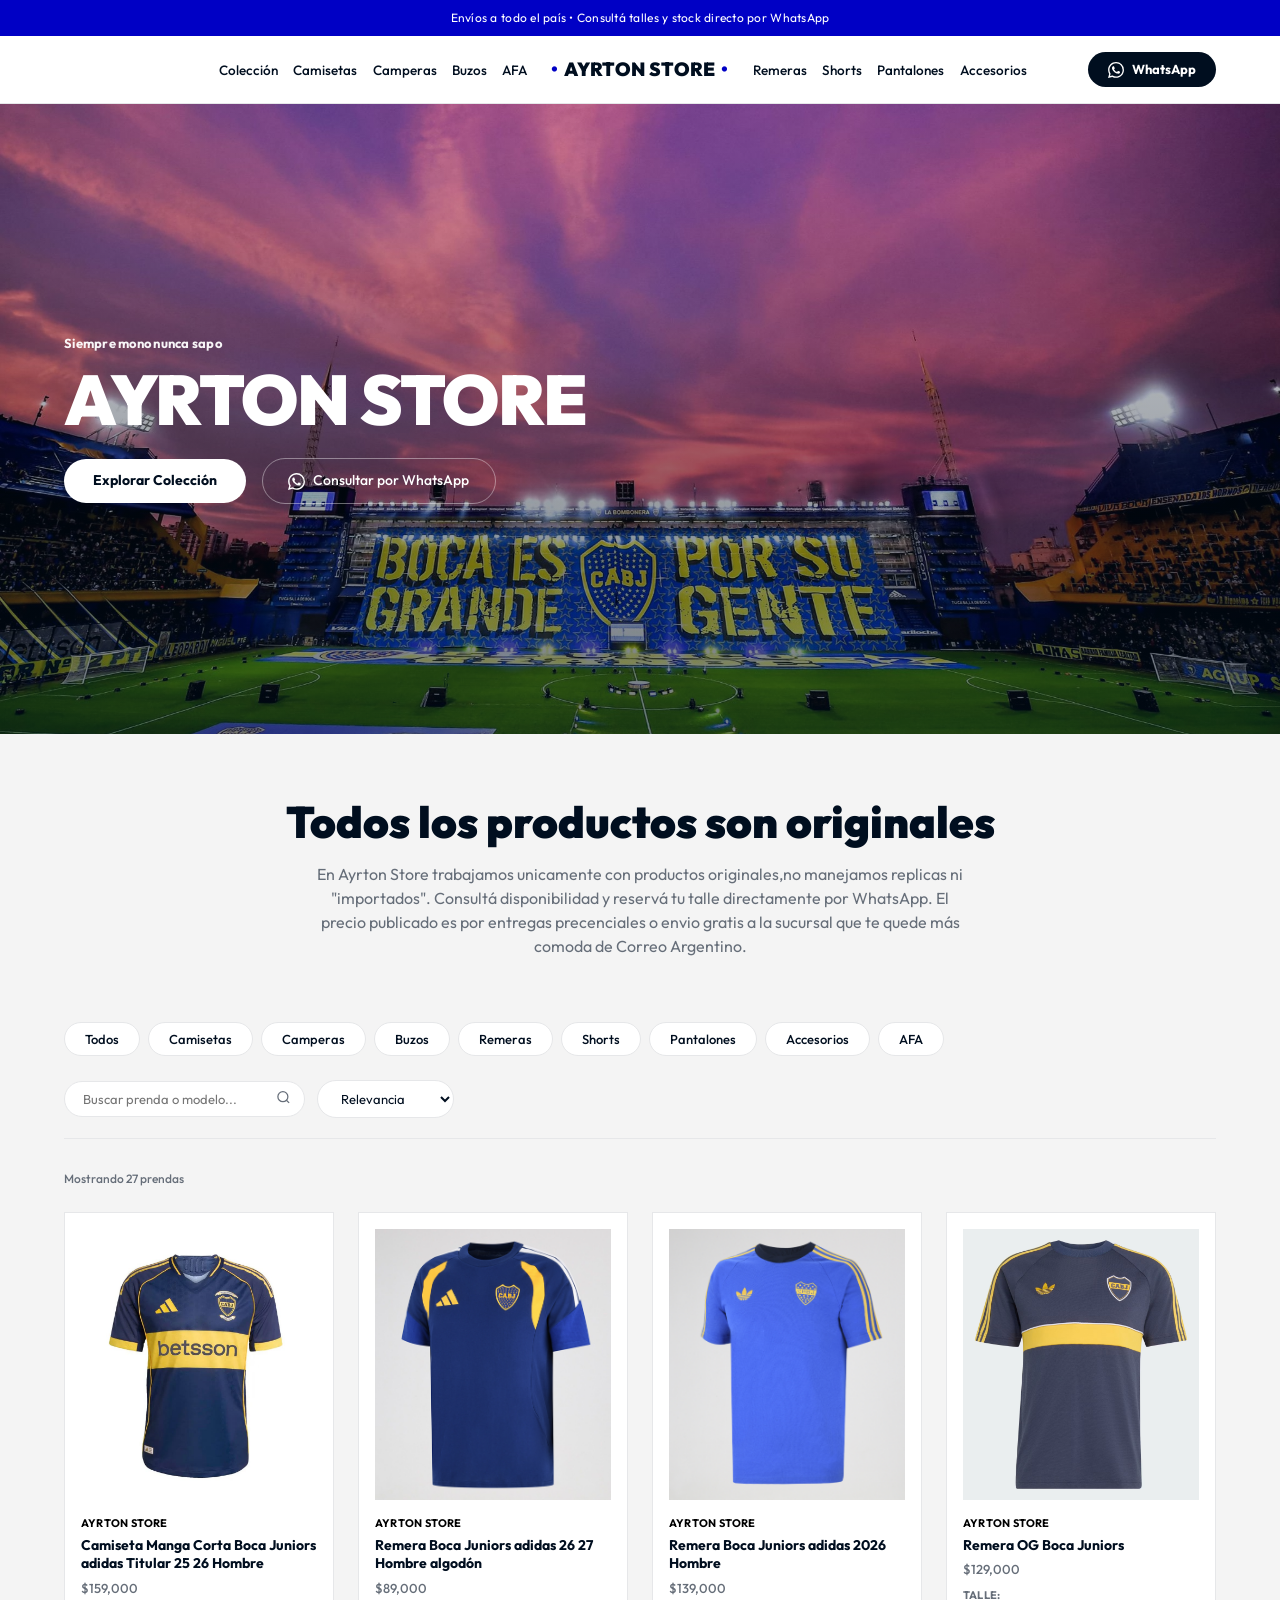
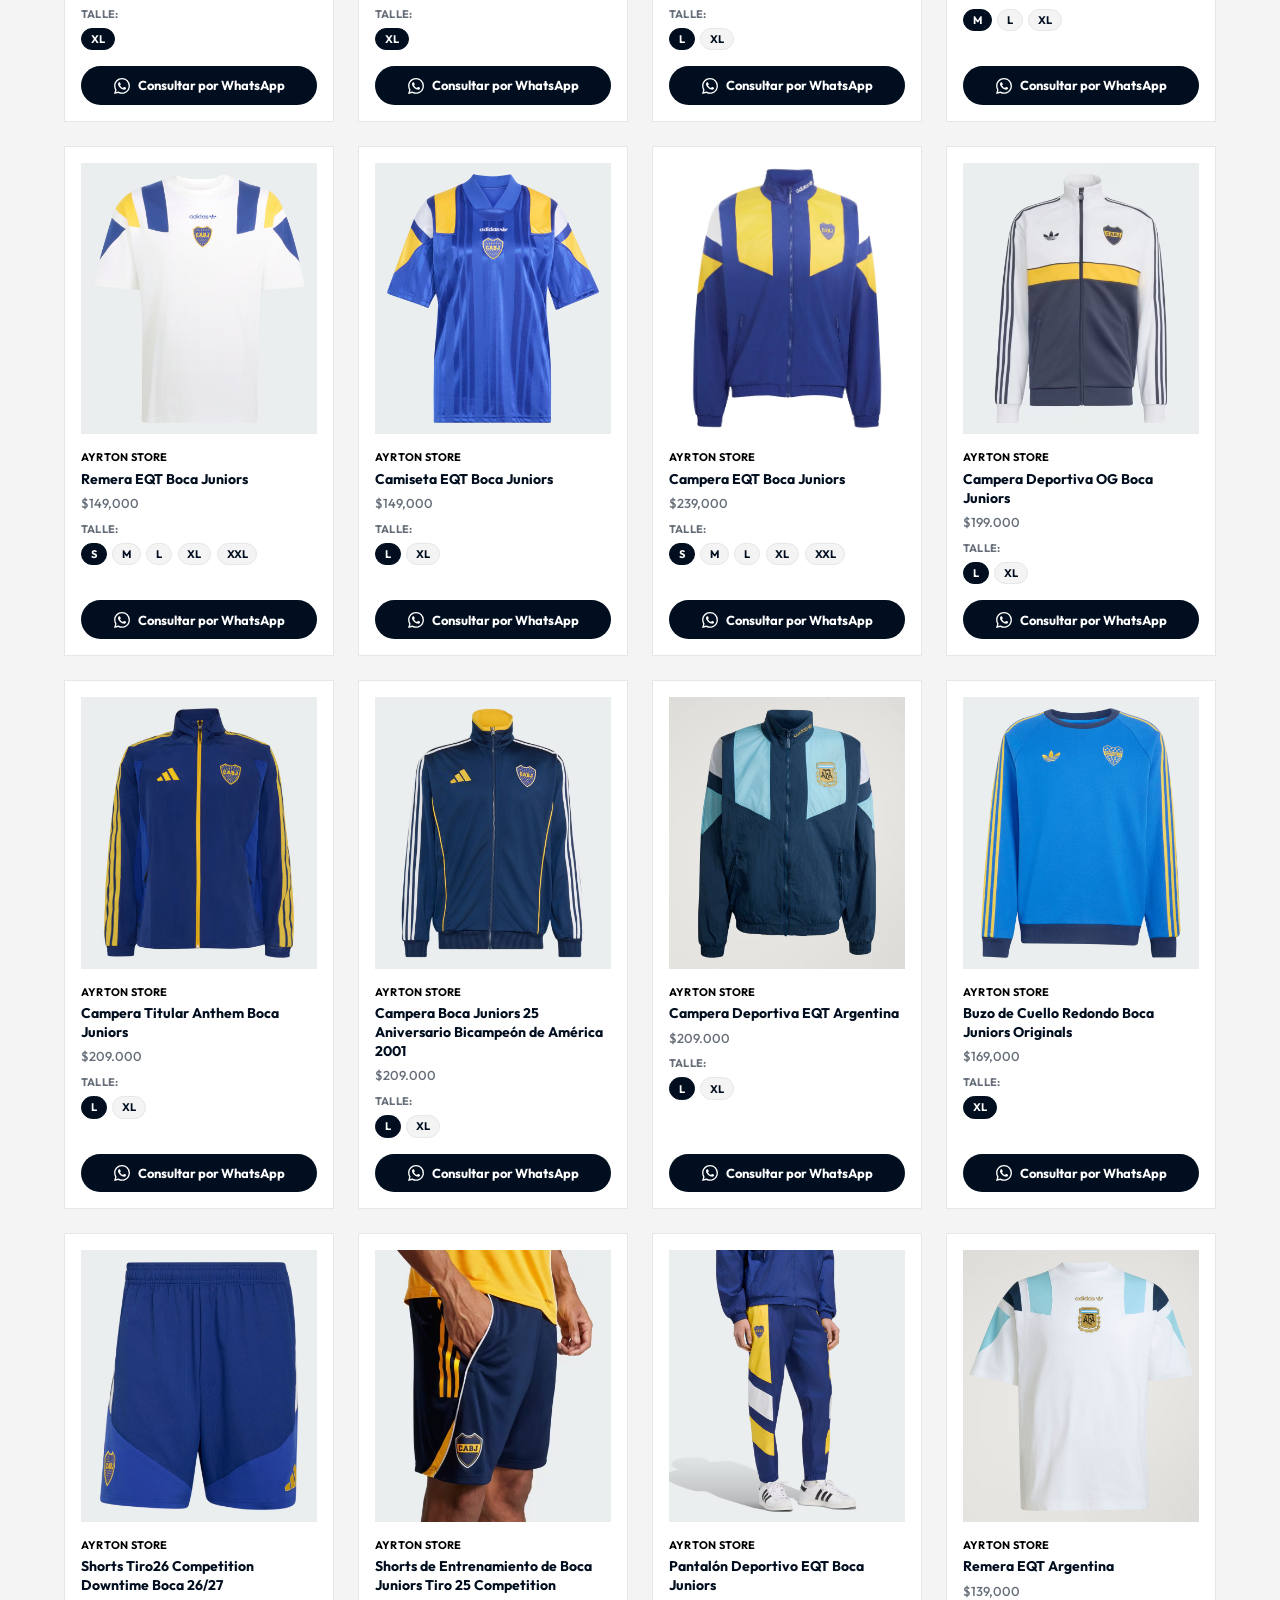
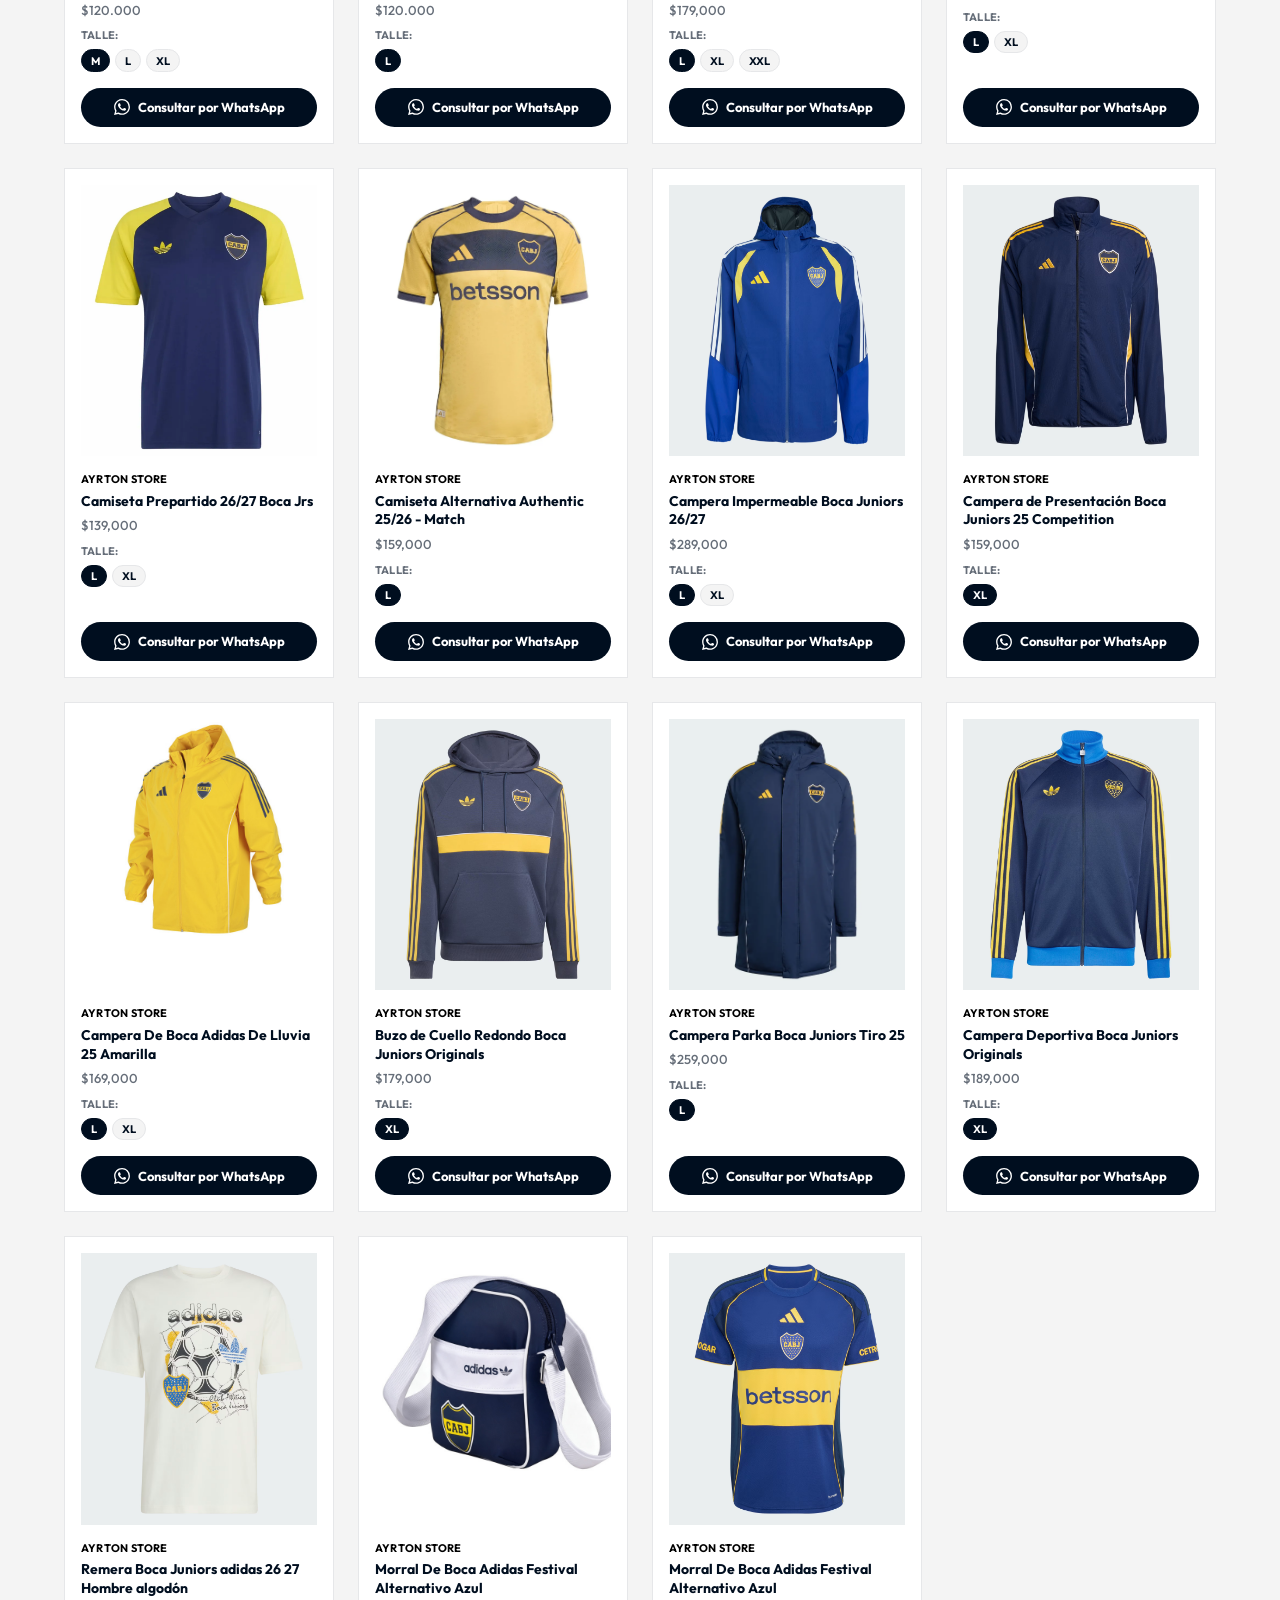
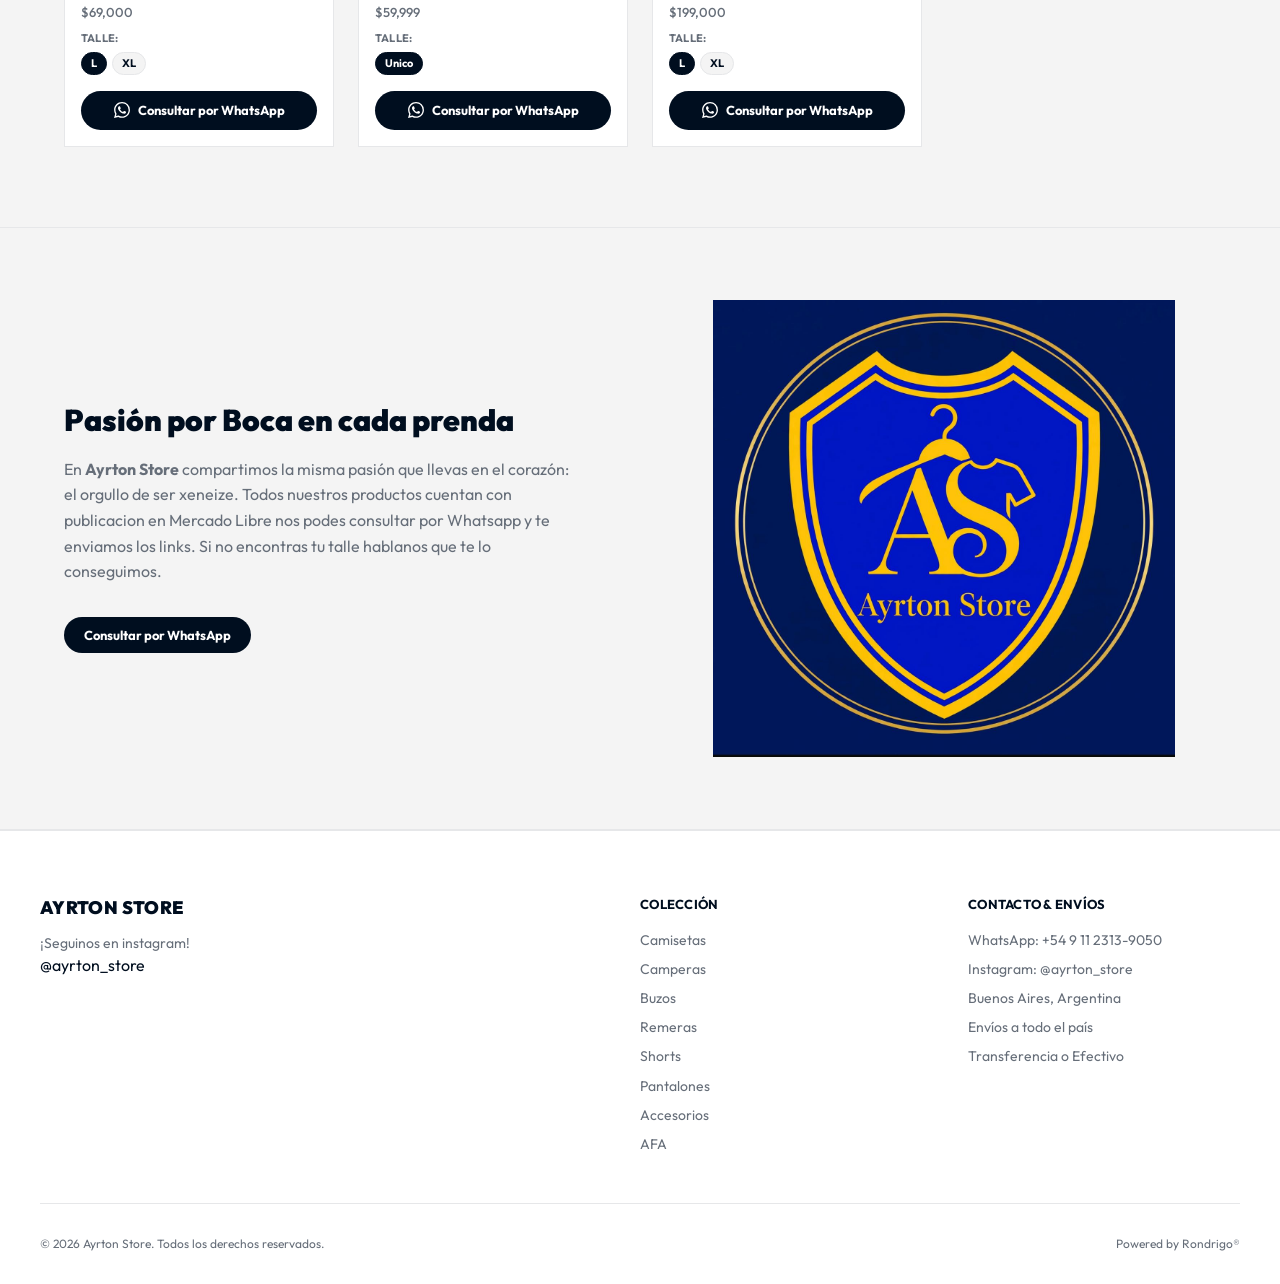
==== commit 9516efb4: "fix se movieron categorias" ====
--- a/index.html
+++ b/index.html
@@ -112,12 +112,12 @@
         <button type="button" class="category-chip" data-category="Todos">Todos</button>
         <button type="button" class="category-chip" data-category="Camisetas">Camisetas</button>
         <button type="button" class="category-chip" data-category="Camperas">Camperas</button>
+        <button type="button" class="category-chip" data-category="Buzos">Buzos</button>
         <button type="button" class="category-chip" data-category="Remeras">Remeras</button>
         <button type="button" class="category-chip" data-category="Shorts">Shorts</button>
         <button type="button" class="category-chip" data-category="Pantalones">Pantalones</button>
         <button type="button" class="category-chip" data-category="Accesorios">Accesorios</button>
         <button type="button" class="category-chip" data-category="AFA">AFA</button>
-        <button type="button" class="category-chip" data-category="Buzos">Buzos</button>
       </nav>
 
       <!-- Buscador y Ordenamiento -->
@@ -204,12 +204,12 @@
         <ul class="footer-links">
           <li><a href="#catalogo" data-filter="Camisetas">Camisetas</a></li>
           <li><a href="#catalogo" data-filter="Camperas">Camperas</a></li>
+          <li><a href="#catalogo" data-filter="Buzos">Buzos</a></li>
           <li><a href="#catalogo" data-filter="Remeras">Remeras</a></li>
           <li><a href="#catalogo" data-filter="Shorts">Shorts</a></li>
           <li><a href="#catalogo" data-filter="Pantalones">Pantalones</a></li>
           <li><a href="#catalogo" data-filter="Accesorios">Accesorios</a></li>
           <li><a href="#catalogo" data-filter="AFA">AFA</a></li>
-          <li><a href="#catalogo" data-filter="Buzos">Buzos</a></li>
         </ul>
       </div>
 
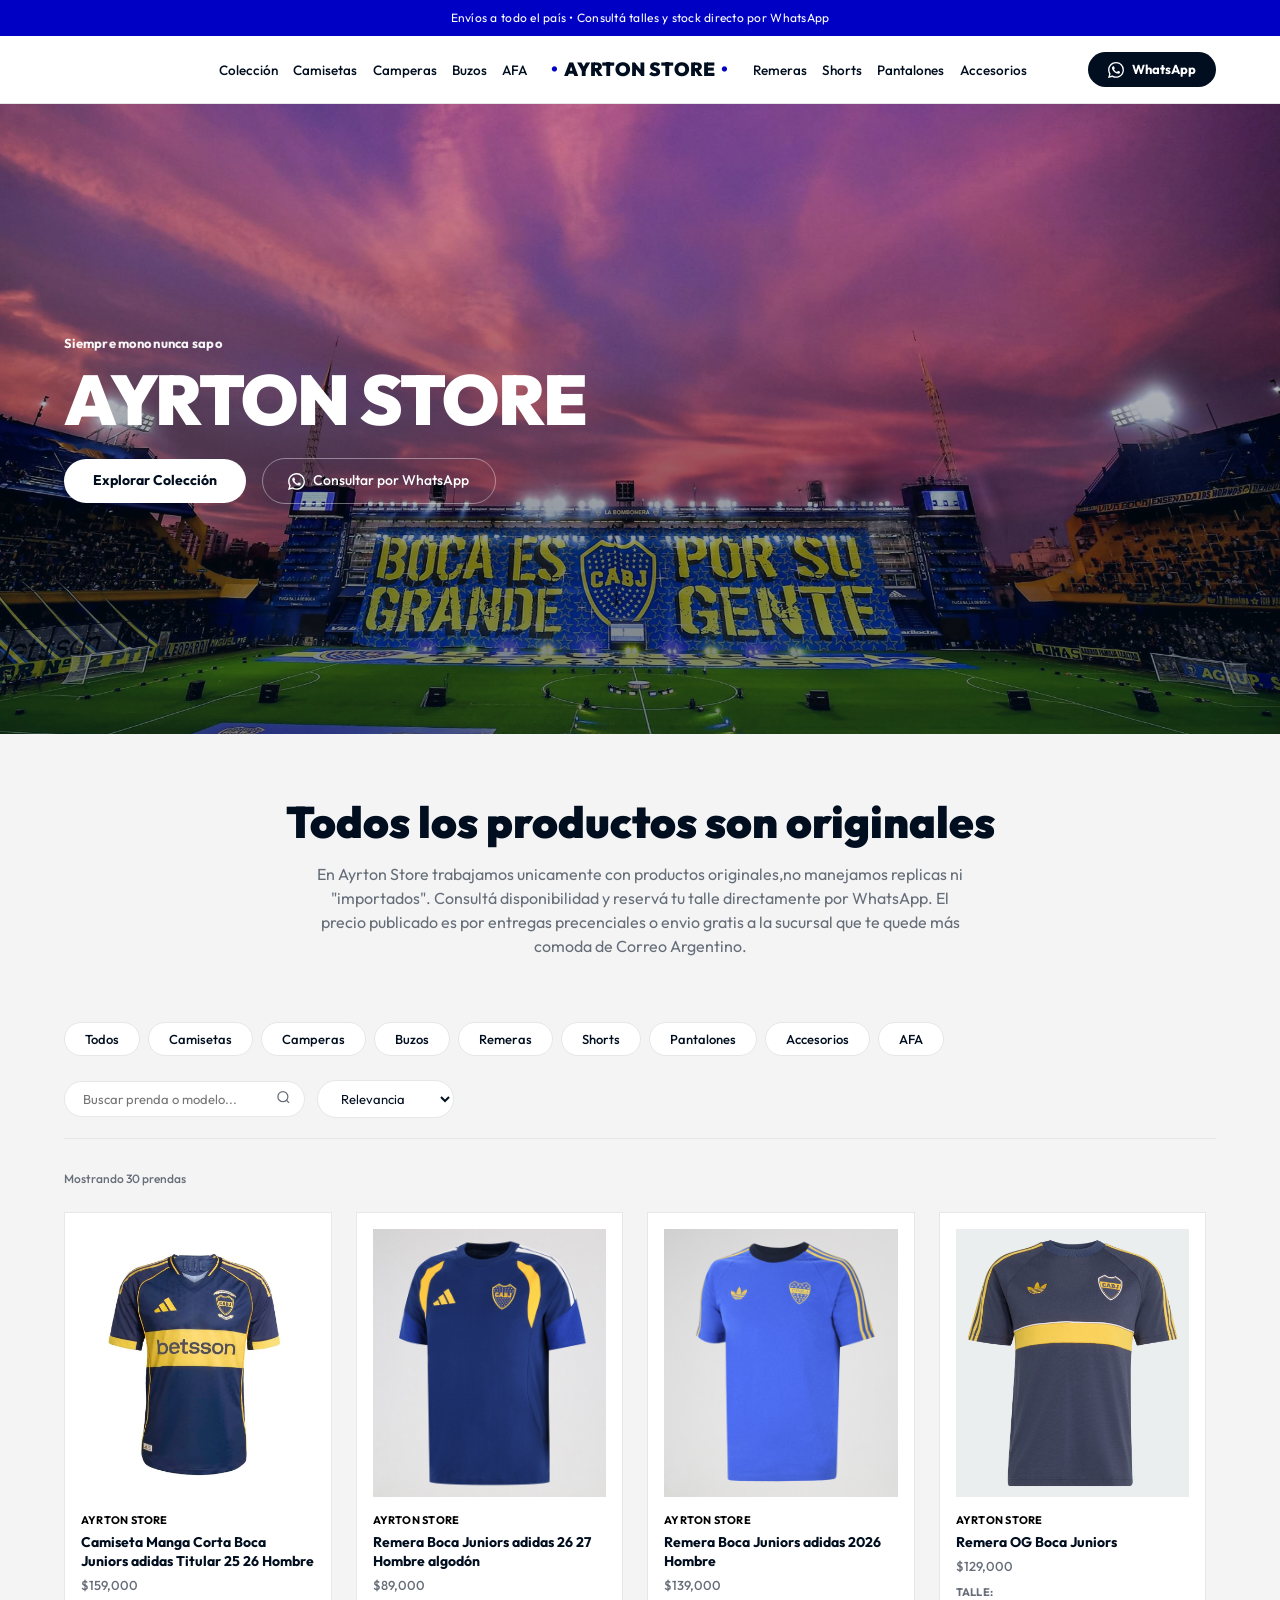
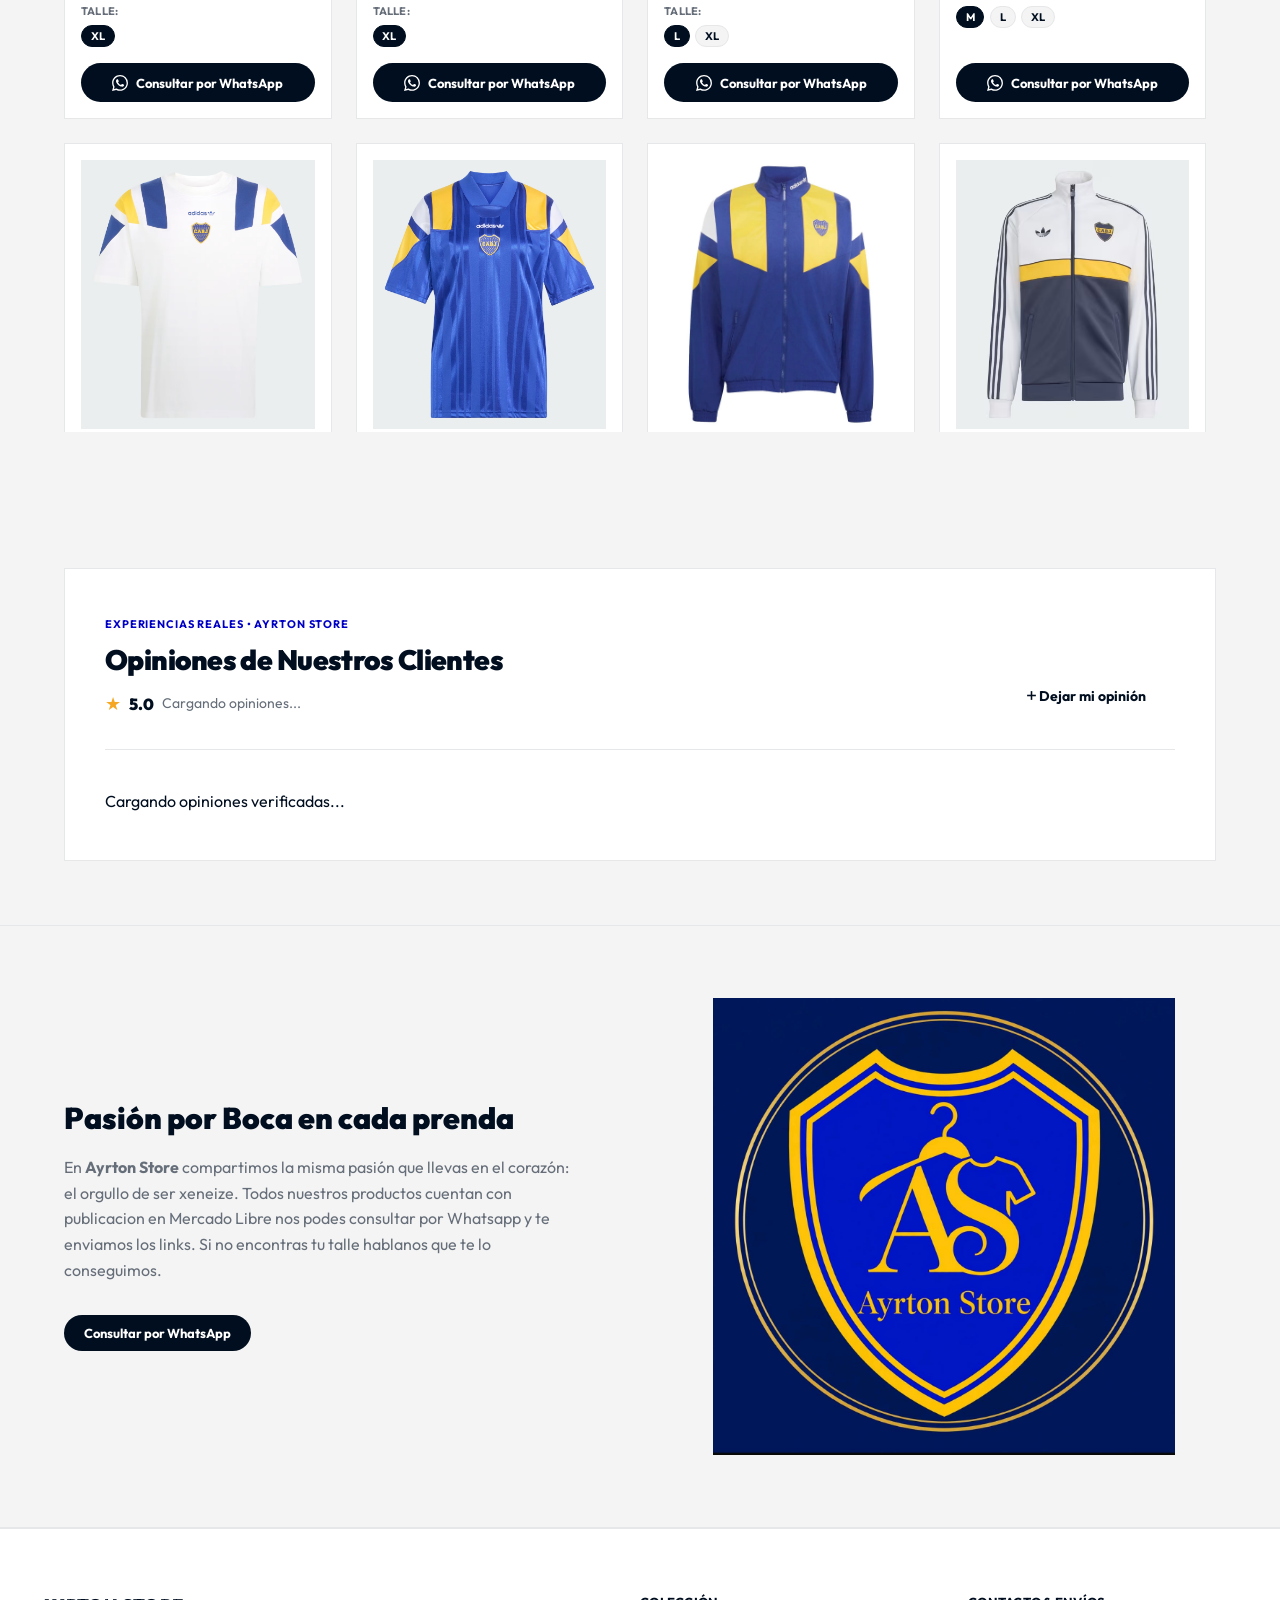
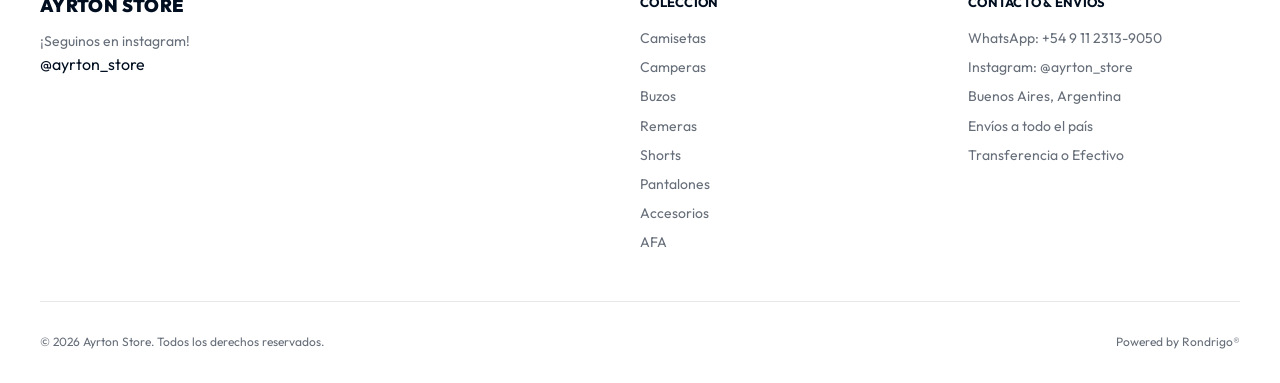
==== commit bfe23a12: "Update se agrego seccion comentarios y menu dezplegable en los productos" ====
--- a/index.html
+++ b/index.html
@@ -6,6 +6,10 @@
   <title>Ayrton Store — Ropa original de Boca Juniors</title>
   <meta name="description" content="Ayrton Store. Catálogo digital de indumentaria de Boca Juniors.">
   <meta name="theme-color" content="#0000c5">
+
+  <!-- Favicon (Icono de la pestaña del navegador) -->
+  <link rel="icon" type="image/png" href="images/escudodeboca.png">
+  <link rel="apple-touch-icon" href="images/escudodeboca.png">
 
   <!-- Google Font: Outfit (Geometría cálida, pesos 400 a 900) -->
   <link rel="preconnect" href="https://fonts.googleapis.com">
@@ -149,7 +153,36 @@
     </div>
   </main>
 
-  <!-- 6. SUSTAINABILITY & CRAFTSMANSHIP SPLIT SECTION (A-dam signature) -->
+  <!-- 6. SECCIÓN DE OPINIONES DE CLIENTES -->
+  <section class="reviews-section" id="opiniones">
+    <div class="reviews-container">
+      <div class="reviews-header">
+        <div class="reviews-header-left">
+          <span class="reviews-tag">EXPERIENCIAS REALES • AYRTON STORE</span>
+          <h2 class="reviews-title">Opiniones de Nuestros Clientes</h2>
+          <div class="reviews-summary-badge">
+            <span class="reviews-star-badge">★</span>
+            <span class="reviews-avg-number" id="reviewsAvgScore">5.0</span>
+            <span class="reviews-count-label" id="reviewsCountText">Cargando opiniones...</span>
+          </div>
+        </div>
+
+        <div class="reviews-header-right">
+          <button type="button" class="btn-pill-primary" id="btnOpenReviewModal">
+            <svg width="15" height="15" viewBox="0 0 24 24" fill="none" stroke="currentColor" stroke-width="2.5"><line x1="12" y1="5" x2="12" y2="19"></line><line x1="5" y1="12" x2="19" y2="12"></line></svg>
+            Dejar mi opinión
+          </button>
+        </div>
+      </div>
+
+      <!-- Grilla de Reseñas de Clientes -->
+      <div class="reviews-grid" id="reviewsContainer">
+        <div class="reviews-loading">Cargando opiniones verificadas...</div>
+      </div>
+    </div>
+  </section>
+
+  <!-- 7. SUSTAINABILITY & CRAFTSMANSHIP SPLIT SECTION (A-dam signature) -->
   <section class="sustainability-split">
     <div class="split-container">
       <div class="split-text-col">
@@ -186,6 +219,111 @@
   <!-- 8. MODAL DE VISTA RÁPIDA (<dialog> nativo plano) -->
   <dialog id="productDialog" class="quickview-dialog">
     <div id="dialogContent"></div>
+  </dialog>
+
+  <!-- MODAL: DEJAR OPINIÓN DE CLIENTE -->
+  <dialog id="reviewDialog" class="review-dialog">
+    <div class="review-dialog-inner">
+      <button type="button" class="btn-close-dialog" id="btnCloseReviewDialog" aria-label="Cerrar">
+        <svg width="18" height="18" viewBox="0 0 24 24" fill="none" stroke="currentColor" stroke-width="2"><line x1="18" y1="6" x2="6" y2="18"></line><line x1="6" y1="6" x2="18" y2="18"></line></svg>
+      </button>
+
+      <div class="review-dialog-header">
+        <span class="review-dialog-tag">AYRTON STORE • EXPERIENCIAS</span>
+        <h3>Compartí tu opinión</h3>
+        <p>Contanos qué te pareció la prenda, el talle y la atención.</p>
+      </div>
+
+      <form id="reviewForm" class="review-form">
+        <!-- Calificación en Estrellas -->
+        <div class="form-group-rating">
+          <label class="form-label">Calificación:</label>
+          <div class="star-rating-input">
+            <span data-value="1" class="active">★</span>
+            <span data-value="2" class="active">★</span>
+            <span data-value="3" class="active">★</span>
+            <span data-value="4" class="active">★</span>
+            <span data-value="5" class="active">★</span>
+          </div>
+          <input type="hidden" id="reviewRatingValue" value="5" />
+        </div>
+
+        <!-- Nombre -->
+        <div class="form-group">
+          <label for="reviewName" class="form-label">Tu nombre o apodo:</label>
+          <input type="text" id="reviewName" class="form-input" placeholder="Ej: Lucas M." required maxlength="40" />
+        </div>
+
+        <!-- Comentario -->
+        <div class="form-group">
+          <label for="reviewComment" class="form-label">Tu comentario:</label>
+          <textarea id="reviewComment" class="form-textarea" placeholder="¿Qué te pareció la calidad, el talle y el envío?..." required rows="3" maxlength="500"></textarea>
+        </div>
+
+        <!-- Subida de Foto del Producto -->
+        <div class="form-group">
+          <label class="form-label">Foto de tu pedido recibido (opcional, máx 5 MB):</label>
+          <div class="file-upload-box">
+            <input type="file" id="reviewImageInput" accept="image/png, image/jpeg, image/jpg, image/webp" class="file-native-input" />
+            <div class="file-upload-visual">
+              <svg width="22" height="22" viewBox="0 0 24 24" fill="none" stroke="currentColor" stroke-width="2"><rect x="3" y="3" width="18" height="18" rx="2" ry="2"></rect><circle cx="8.5" cy="8.5" r="1.5"></circle><polyline points="21 15 16 10 5 21"></polyline></svg>
+              <span>Subir foto de la prenda</span>
+              <small>Formatos: JPG, PNG, WEBP (hasta 5MB)</small>
+            </div>
+          </div>
+
+          <div id="imagePreviewWrap" class="image-preview-wrap" style="display:none;">
+            <img id="imagePreviewImg" src="" alt="Previsualización" />
+            <button type="button" id="btnRemovePreview" class="btn-remove-preview">Quitar foto</button>
+          </div>
+        </div>
+
+        <div id="reviewMsg" class="review-msg"></div>
+
+        <button type="submit" class="btn-pill-primary btn-submit-review" id="reviewSubmitBtn">
+          Publicar opinión
+        </button>
+      </form>
+    </div>
+  </dialog>
+
+  <!-- MODAL: PANEL DE MODERACIÓN (ADMIN) -->
+  <dialog id="adminDialog" class="admin-dialog">
+    <div class="admin-dialog-inner">
+      <button type="button" class="btn-close-dialog" id="btnCloseAdminDialog" aria-label="Cerrar">
+        <svg width="18" height="18" viewBox="0 0 24 24" fill="none" stroke="currentColor" stroke-width="2"><line x1="18" y1="6" x2="6" y2="18"></line><line x1="6" y1="6" x2="18" y2="18"></line></svg>
+      </button>
+
+      <div class="admin-dialog-header">
+        <span class="admin-dialog-tag">SEGURIDAD Y CONTROL</span>
+        <h3>Moderación de Reseñas</h3>
+      </div>
+
+      <!-- Paso 1: Autenticación con Contraseña -->
+      <div id="adminAuthStep" class="admin-auth-box">
+        <p>Ingresa la clave de administrador para revisar, aprobar o descartar opiniones y fotos.</p>
+        <div class="admin-pin-row">
+          <input type="password" id="adminPinInput" class="form-input" placeholder="Contraseña..." autocomplete="current-password" />
+          <button type="button" class="btn-pill-primary" id="btnAdminLogin">Ingresar</button>
+        </div>
+        <div id="adminErrorMsg" class="admin-error-text"></div>
+      </div>
+
+      <!-- Paso 2: Lista de Comentarios (Pendientes y Publicadas) -->
+      <div id="adminListStep" class="admin-list-box" style="display:none;">
+        <div class="admin-tabs-row">
+          <button type="button" class="admin-tab-btn active" id="tabPendingBtn">Pendientes (<span id="countPendingBadge">0</span>)</button>
+          <button type="button" class="admin-tab-btn" id="tabApprovedBtn">Publicadas (<span id="countApprovedBadge">0</span>)</button>
+          <button type="button" id="btnAdminLogout" class="btn-link-logout" style="margin-left: auto;">Cerrar sesión</button>
+        </div>
+        <div id="adminPendingContainer" class="admin-pending-container">
+          <!-- Inyectado vía reviews.js -->
+        </div>
+        <div id="adminApprovedContainer" class="admin-pending-container" style="display:none;">
+          <!-- Inyectado vía reviews.js -->
+        </div>
+      </div>
+    </div>
   </dialog>
 
   <!-- 9. FOOTER (Paper White canvas, hairline Cloud Veil divider) -->
@@ -239,12 +377,14 @@
 
     <div class="footer-bottom">
       <span>&copy; 2026 Ayrton Store. Todos los derechos reservados.</span>
-      <span>Powered by Rondrigo®</span>
+      <span>Powered by Rondrigo<span id="secretAdminTrigger" style="cursor: default; user-select: none;">®</span></span>
     </div>
   </footer>
 
   <!-- Scripts -->
+  <script src="https://cdn.jsdelivr.net/npm/@supabase/supabase-js@2"></script>
   <script src="js/products.js"></script>
   <script src="js/app.js"></script>
+  <script src="js/reviews.js"></script>
 </body>
 </html>
--- a/css/styles.css
+++ b/css/styles.css
@@ -534,6 +534,26 @@
   display: grid;
   grid-template-columns: repeat(4, 1fr);
   gap: 1.5rem;
+  max-height: 820px;
+  overflow-y: auto;
+  padding-right: 0.6rem;
+  padding-bottom: 0.5rem;
+  scroll-behavior: smooth;
+}
+
+.products-grid::-webkit-scrollbar {
+  width: 6px;
+}
+.products-grid::-webkit-scrollbar-track {
+  background: var(--color-morning-mist);
+  border-radius: var(--radius-pill);
+}
+.products-grid::-webkit-scrollbar-thumb {
+  background: var(--color-cloud-veil);
+  border-radius: var(--radius-pill);
+}
+.products-grid::-webkit-scrollbar-thumb:hover {
+  background: var(--color-midcurrent-navy);
 }
 
 /* Flat Product Card */
@@ -1125,6 +1145,652 @@
   gap: 1rem;
 }
 
+
+/* ==========================================================================
+   REVIEWS & OPINIONES DE CLIENTES (A-dam flat design)
+   ========================================================================== */
+.reviews-section {
+  max-width: var(--page-max-width);
+  margin: 0 auto;
+  padding: 3.5rem 1.5rem 4rem;
+  width: 100%;
+}
+
+.reviews-container {
+  background-color: var(--color-paper-white);
+  border: 1px solid var(--color-cloud-veil);
+  padding: 3rem 2.5rem;
+}
+
+.reviews-header {
+  display: flex;
+  align-items: flex-end;
+  justify-content: space-between;
+  gap: 2rem;
+  margin-bottom: 2.5rem;
+  padding-bottom: 2rem;
+  border-bottom: 1px solid var(--color-cloud-veil);
+  flex-wrap: wrap;
+}
+
+.reviews-tag {
+  font-size: 11px;
+  font-weight: var(--font-weight-bold);
+  letter-spacing: 0.08em;
+  color: var(--color-deep-cobalt);
+  text-transform: uppercase;
+  display: block;
+  margin-bottom: 0.5rem;
+}
+
+.reviews-title {
+  font-size: 28px;
+  font-weight: var(--font-weight-black);
+  color: var(--color-midcurrent-navy);
+  margin-bottom: 0.75rem;
+  letter-spacing: -0.02em;
+}
+
+.reviews-summary-badge {
+  display: flex;
+  align-items: center;
+  gap: 0.5rem;
+  font-size: 14px;
+  color: var(--color-slate-gray);
+}
+
+.reviews-star-badge {
+  color: #f5a623;
+  font-size: 18px;
+}
+
+.reviews-avg-number {
+  font-weight: var(--font-weight-black);
+  color: var(--color-midcurrent-navy);
+  font-size: 16px;
+}
+
+.reviews-header-right {
+  display: flex;
+  align-items: center;
+  gap: 0.75rem;
+}
+
+.btn-admin-pill {
+  display: inline-flex;
+  align-items: center;
+  gap: 0.4rem;
+  background: transparent;
+  color: var(--color-slate-gray);
+  border: 1px solid var(--color-cloud-veil);
+  padding: 0.65rem 1rem;
+  border-radius: var(--radius-pill);
+  font-size: 12px;
+  font-weight: var(--font-weight-medium);
+  cursor: pointer;
+  transition: all var(--transition-fast);
+}
+
+.btn-admin-pill:hover {
+  color: var(--color-midcurrent-navy);
+  border-color: var(--color-midcurrent-navy);
+}
+
+/* Grilla de Reseñas */
+.reviews-grid {
+  display: grid;
+  grid-template-columns: repeat(3, 1fr);
+  gap: 1.5rem;
+}
+
+.review-card {
+  background-color: var(--color-morning-mist);
+  border: 1px solid var(--color-cloud-veil);
+  padding: 1.75rem 1.5rem;
+  display: flex;
+  flex-direction: column;
+  gap: 1rem;
+  transition: border-color var(--transition-fast);
+}
+
+.review-card:hover {
+  border-color: var(--color-twilight-slate);
+}
+
+.review-card-header {
+  display: flex;
+  align-items: center;
+  justify-content: space-between;
+  gap: 0.5rem;
+}
+
+.review-stars-row {
+  display: flex;
+  align-items: center;
+  gap: 2px;
+}
+
+.star-icon {
+  width: 16px;
+  height: 16px;
+}
+
+.star-icon.full {
+  fill: #f5a623;
+}
+
+.star-icon.empty {
+  fill: var(--color-cloud-veil);
+}
+
+.review-date {
+  font-size: 12px;
+  color: var(--color-slate-gray);
+}
+
+.review-comment-text {
+  font-size: 14px;
+  line-height: 1.55;
+  color: var(--color-midcurrent-navy);
+  font-style: italic;
+  flex: 1;
+}
+
+.review-image-wrap {
+  position: relative;
+  width: 100%;
+  height: 180px;
+  overflow: hidden;
+  cursor: pointer;
+  background-color: #000;
+  border: 1px solid var(--color-cloud-veil);
+}
+
+.review-image-wrap img {
+  width: 100%;
+  height: 100%;
+  object-fit: cover;
+  transition: transform 0.3s ease;
+}
+
+.review-image-wrap:hover img {
+  transform: scale(1.04);
+}
+
+.review-img-badge {
+  position: absolute;
+  bottom: 8px;
+  right: 8px;
+  background: rgba(0, 0, 0, 0.65);
+  color: #fff;
+  font-size: 11px;
+  padding: 3px 8px;
+  border-radius: var(--radius-pill);
+  backdrop-filter: blur(4px);
+}
+
+.review-author-line {
+  display: flex;
+  align-items: center;
+  justify-content: space-between;
+  padding-top: 0.75rem;
+  border-top: 1px solid var(--color-cloud-veil);
+}
+
+.review-author-name {
+  font-size: 13px;
+  font-weight: var(--font-weight-bold);
+  color: var(--color-midcurrent-navy);
+}
+
+.review-verified-badge {
+  display: inline-flex;
+  align-items: center;
+  gap: 0.3rem;
+  font-size: 11px;
+  color: #108a00;
+  font-weight: var(--font-weight-bold);
+}
+
+.reviews-empty {
+  grid-column: 1 / -1;
+  text-align: center;
+  padding: 3.5rem 1.5rem;
+}
+
+.reviews-empty h4 {
+  font-size: 18px;
+  font-weight: var(--font-weight-bold);
+  color: var(--color-midcurrent-navy);
+  margin: 0.75rem 0 0.5rem;
+}
+
+.reviews-empty p {
+  color: var(--color-slate-gray);
+  font-size: 14px;
+  margin-bottom: 1.5rem;
+}
+
+.empty-stars {
+  display: flex;
+  justify-content: center;
+  gap: 4px;
+}
+
+/* Dialogs de Reseñas y Admin */
+.review-dialog,
+.admin-dialog {
+  border: 1px solid var(--color-cloud-veil);
+  background: var(--color-paper-white);
+  padding: 0;
+  max-width: 540px;
+  width: 92%;
+  margin: auto;
+  border-radius: 0px;
+  box-shadow: 0 20px 40px rgba(0,0,0,0.15);
+}
+
+.admin-dialog {
+  max-width: 680px;
+}
+
+.review-dialog::backdrop,
+.admin-dialog::backdrop {
+  background: rgba(0, 14, 31, 0.6);
+  backdrop-filter: blur(3px);
+}
+
+.review-dialog-inner,
+.admin-dialog-inner {
+  padding: 2.25rem;
+  position: relative;
+}
+
+.review-dialog-header,
+.admin-dialog-header {
+  margin-bottom: 1.75rem;
+  padding-right: 2rem;
+}
+
+.review-dialog-tag,
+.admin-dialog-tag {
+  font-size: 11px;
+  font-weight: var(--font-weight-bold);
+  color: var(--color-deep-cobalt);
+  letter-spacing: 0.05em;
+  text-transform: uppercase;
+}
+
+.review-dialog-header h3,
+.admin-dialog-header h3 {
+  font-size: 22px;
+  font-weight: var(--font-weight-black);
+  color: var(--color-midcurrent-navy);
+  margin: 0.25rem 0 0.4rem;
+}
+
+.review-dialog-header p {
+  font-size: 13px;
+  color: var(--color-slate-gray);
+}
+
+.review-form {
+  display: flex;
+  flex-direction: column;
+  gap: 1.25rem;
+}
+
+.form-group {
+  display: flex;
+  flex-direction: column;
+  gap: 0.4rem;
+}
+
+.form-group-rating {
+  display: flex;
+  align-items: center;
+  gap: 1rem;
+}
+
+.star-rating-input {
+  display: flex;
+  gap: 4px;
+  font-size: 26px;
+  cursor: pointer;
+  color: var(--color-cloud-veil);
+}
+
+.star-rating-input span {
+  transition: color 0.15s ease, transform 0.15s ease;
+  user-select: none;
+}
+
+.star-rating-input span:hover {
+  transform: scale(1.15);
+}
+
+.star-rating-input span.active {
+  color: #f5a623;
+}
+
+.form-label {
+  font-size: 13px;
+  font-weight: var(--font-weight-bold);
+  color: var(--color-midcurrent-navy);
+}
+
+.form-input,
+.form-textarea {
+  background: var(--color-morning-mist);
+  border: 1px solid var(--color-cloud-veil);
+  border-radius: 4px;
+  padding: 0.75rem 1rem;
+  font-size: 14px;
+  color: var(--color-midcurrent-navy);
+  font-family: inherit;
+  transition: border-color var(--transition-fast);
+}
+
+.form-input:focus,
+.form-textarea:focus {
+  border-color: var(--color-midcurrent-navy);
+  outline: none;
+}
+
+.form-textarea {
+  resize: vertical;
+}
+
+/* File Upload Box */
+.file-upload-box {
+  position: relative;
+  border: 2px dashed var(--color-cloud-veil);
+  background: var(--color-morning-mist);
+  padding: 1.25rem;
+  text-align: center;
+  cursor: pointer;
+  transition: border-color var(--transition-fast);
+}
+
+.file-upload-box:hover {
+  border-color: var(--color-deep-cobalt);
+}
+
+.file-native-input {
+  position: absolute;
+  inset: 0;
+  width: 100%;
+  height: 100%;
+  opacity: 0;
+  cursor: pointer;
+}
+
+.file-upload-visual {
+  display: flex;
+  flex-direction: column;
+  align-items: center;
+  gap: 0.35rem;
+  color: var(--color-midcurrent-navy);
+}
+
+.file-upload-visual span {
+  font-size: 13px;
+  font-weight: var(--font-weight-bold);
+}
+
+.file-upload-visual small {
+  font-size: 11px;
+  color: var(--color-slate-gray);
+}
+
+.image-preview-wrap {
+  margin-top: 0.75rem;
+  display: flex;
+  align-items: center;
+  gap: 1rem;
+}
+
+.image-preview-wrap img {
+  width: 70px;
+  height: 70px;
+  object-fit: cover;
+  border: 1px solid var(--color-cloud-veil);
+}
+
+.btn-remove-preview {
+  background: transparent;
+  color: #c92a2a;
+  font-size: 12px;
+  font-weight: var(--font-weight-bold);
+  cursor: pointer;
+  text-decoration: underline;
+}
+
+.review-msg {
+  font-size: 13px;
+  padding: 0.75rem 1rem;
+  border-radius: 4px;
+  display: none;
+}
+
+.review-msg.success {
+  display: block;
+  background-color: #ebfbee;
+  color: #2b8a3e;
+  border: 1px solid #b2f2bb;
+}
+
+.review-msg.error {
+  display: block;
+  background-color: #fff5f5;
+  color: #c92a2a;
+  border: 1px solid #ffc9c9;
+}
+
+.btn-submit-review {
+  width: 100%;
+  padding: 0.85rem;
+  font-size: 14px;
+}
+
+/* Admin Styles */
+.admin-auth-box p {
+  font-size: 14px;
+  color: var(--color-slate-gray);
+  margin-bottom: 1.25rem;
+}
+
+.admin-pin-row {
+  display: flex;
+  gap: 0.75rem;
+}
+
+.admin-error-text {
+  color: #c92a2a;
+  font-size: 13px;
+  margin-top: 0.75rem;
+  font-weight: var(--font-weight-bold);
+}
+
+.admin-list-top {
+  display: flex;
+  align-items: center;
+  justify-content: space-between;
+  margin-bottom: 1.25rem;
+  padding-bottom: 0.75rem;
+  border-bottom: 1px solid var(--color-cloud-veil);
+}
+
+.admin-list-top h4 {
+  font-size: 16px;
+  font-weight: var(--font-weight-bold);
+  color: var(--color-midcurrent-navy);
+}
+
+.btn-link-logout {
+  background: none;
+  color: #c92a2a;
+  font-size: 12px;
+  cursor: pointer;
+  text-decoration: underline;
+}
+
+.admin-pending-container {
+  display: flex;
+  flex-direction: column;
+  gap: 1.25rem;
+  max-height: 480px;
+  overflow-y: auto;
+  padding-right: 0.5rem;
+}
+
+.admin-review-item {
+  background: var(--color-morning-mist);
+  border: 1px solid var(--color-cloud-veil);
+  padding: 1.25rem;
+  display: flex;
+  flex-direction: column;
+  gap: 0.75rem;
+}
+
+.admin-review-top {
+  display: flex;
+  align-items: center;
+  justify-content: space-between;
+  font-size: 13px;
+  flex-wrap: wrap;
+  gap: 0.5rem;
+}
+
+.admin-review-top span {
+  display: inline-flex;
+  align-items: center;
+  gap: 2px;
+  color: #f5a623;
+}
+
+.admin-review-text {
+  font-size: 14px;
+  color: var(--color-midcurrent-navy);
+  font-style: italic;
+}
+
+.admin-review-img-preview img {
+  max-width: 160px;
+  max-height: 120px;
+  object-fit: cover;
+  border: 1px solid var(--color-cloud-veil);
+  display: block;
+  margin-bottom: 4px;
+}
+
+.admin-review-img-preview a {
+  font-size: 11px;
+  color: var(--color-deep-cobalt);
+  text-decoration: underline;
+}
+
+.admin-no-img {
+  font-size: 11px;
+  color: var(--color-slate-gray);
+}
+
+.admin-actions-row {
+  display: flex;
+  gap: 0.75rem;
+  margin-top: 0.5rem;
+}
+
+.btn-admin-approve {
+  background: #2b8a3e;
+  color: #fff;
+  border: none;
+  padding: 0.5rem 1rem;
+  border-radius: var(--radius-pill);
+  font-size: 13px;
+  font-weight: var(--font-weight-bold);
+  cursor: pointer;
+  transition: opacity var(--transition-fast);
+}
+
+.btn-admin-reject {
+  background: #c92a2a;
+  color: #fff;
+  border: none;
+  padding: 0.5rem 1rem;
+  border-radius: var(--radius-pill);
+  font-size: 13px;
+  font-weight: var(--font-weight-bold);
+  cursor: pointer;
+  transition: opacity var(--transition-fast);
+}
+
+.btn-admin-approve:hover,
+.btn-admin-reject:hover {
+  opacity: 0.9;
+}
+
+.admin-tabs-row {
+  display: flex;
+  align-items: center;
+  gap: 0.5rem;
+  margin-bottom: 1.25rem;
+  padding-bottom: 0.75rem;
+  border-bottom: 1px solid var(--color-cloud-veil);
+  flex-wrap: wrap;
+}
+
+.admin-tab-btn {
+  background: var(--color-morning-mist);
+  border: 1px solid var(--color-cloud-veil);
+  color: var(--color-midcurrent-navy);
+  padding: 0.45rem 1rem;
+  font-size: 13px;
+  font-weight: var(--font-weight-medium);
+  border-radius: var(--radius-pill);
+  cursor: pointer;
+  transition: all var(--transition-fast);
+}
+
+.admin-tab-btn:hover {
+  border-color: var(--color-midcurrent-navy);
+}
+
+.admin-tab-btn.active {
+  background: var(--color-midcurrent-navy);
+  color: var(--color-paper-white);
+  border-color: var(--color-midcurrent-navy);
+  font-weight: var(--font-weight-bold);
+}
+
+.btn-admin-delete {
+  background: #c92a2a;
+  color: #fff;
+  border: none;
+  padding: 0.5rem 1rem;
+  border-radius: var(--radius-pill);
+  font-size: 13px;
+  font-weight: var(--font-weight-bold);
+  cursor: pointer;
+  transition: opacity var(--transition-fast);
+}
+
+.btn-admin-delete:hover {
+  opacity: 0.9;
+}
+
+.admin-review-item.published {
+  border-left: 4px solid #2b8a3e;
+}
+
+
+.admin-empty p {
+  text-align: center;
+  padding: 2rem;
+  color: var(--color-slate-gray);
+  font-size: 14px;
+}
+
 /* ==========================================================================
    11. RESPONSIVE BREAKPOINTS
    ========================================================================== */
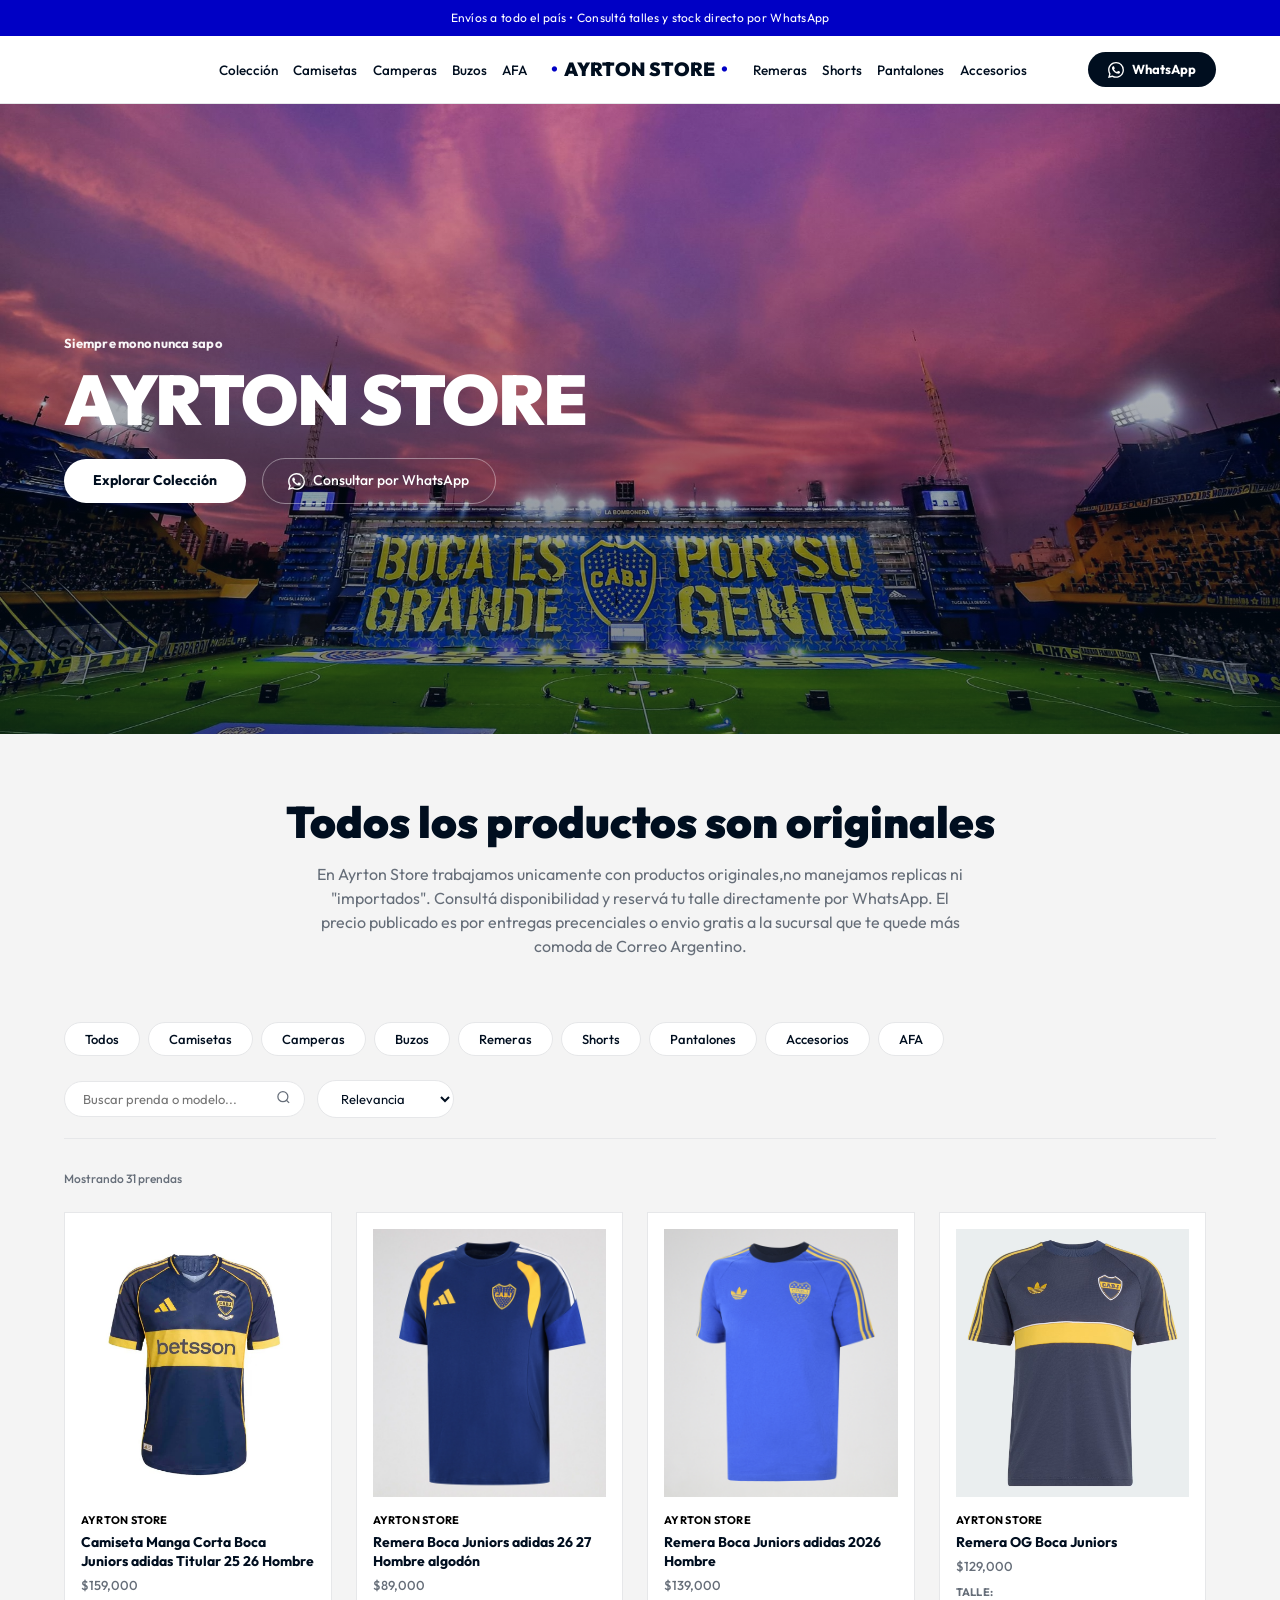
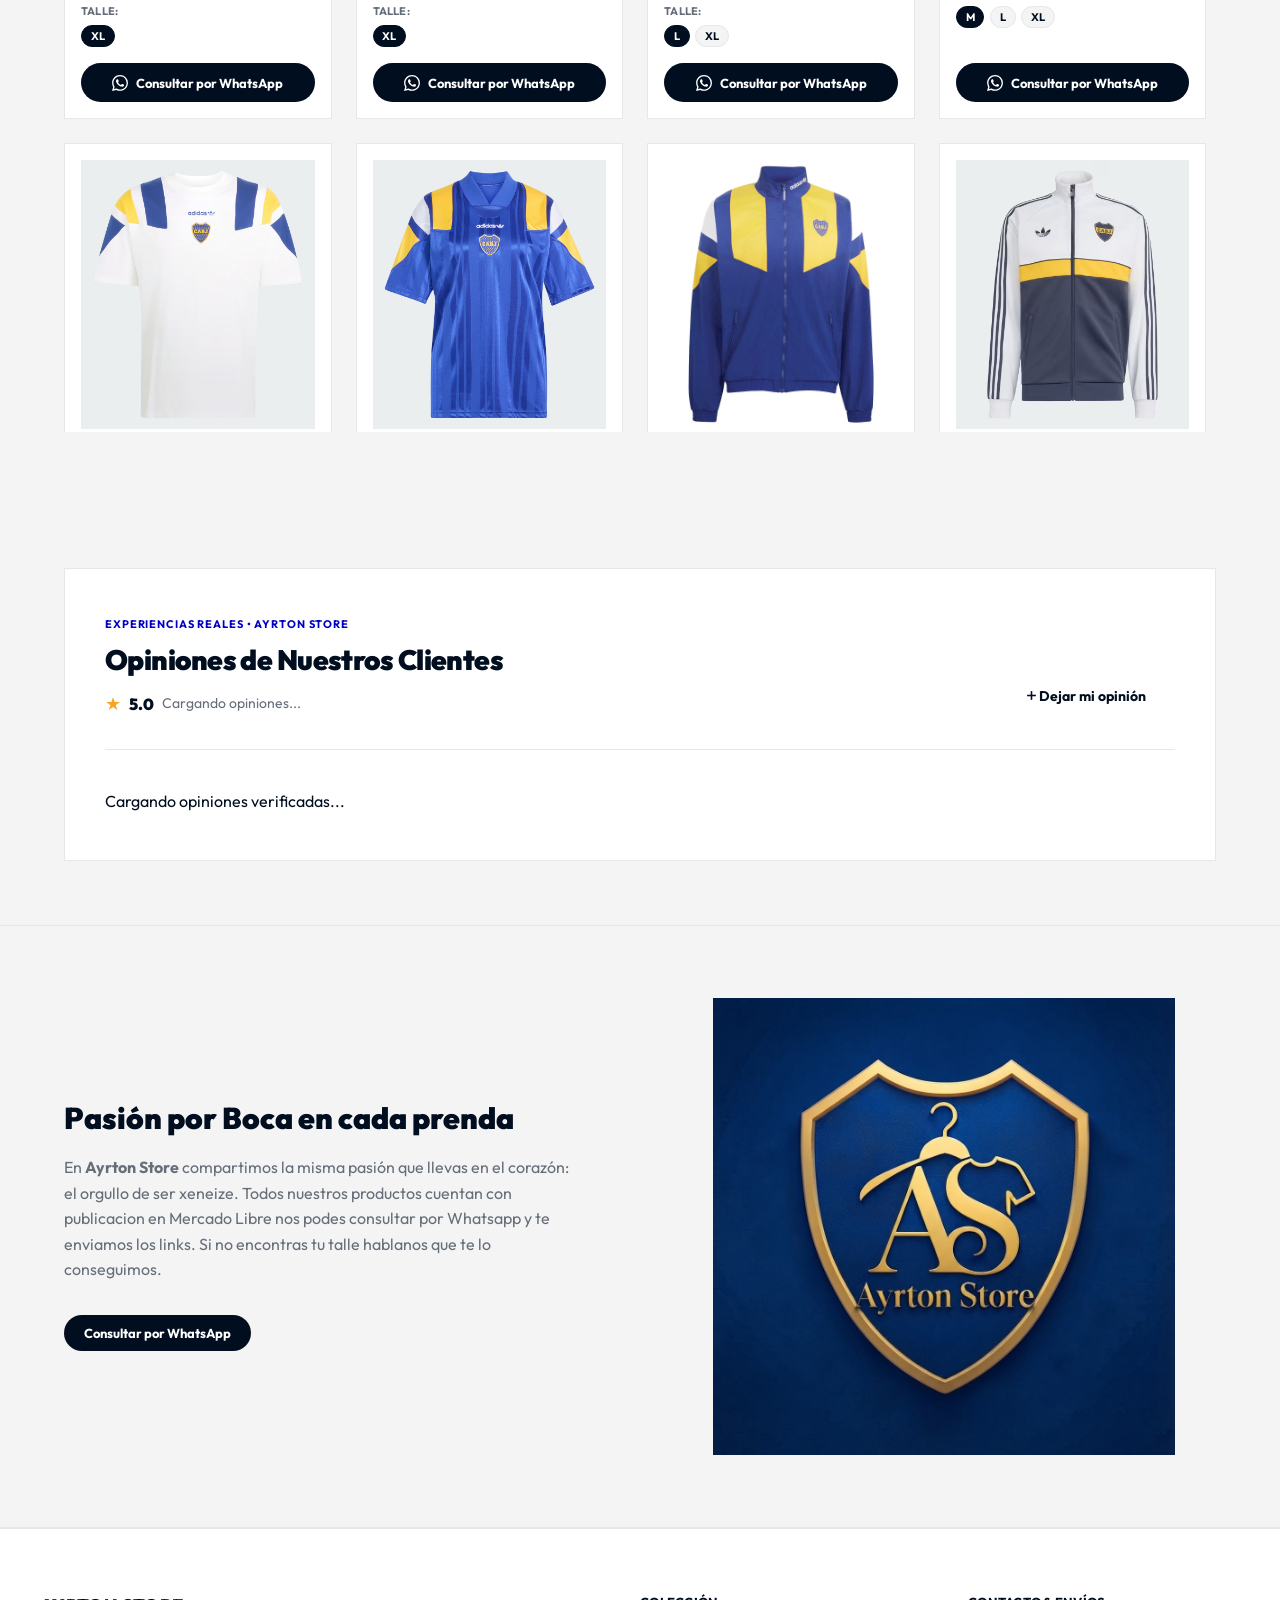
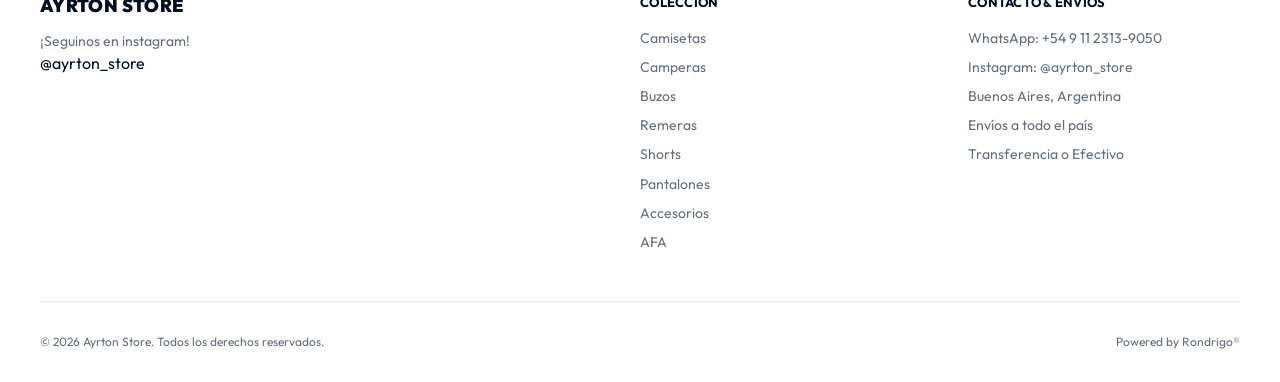
==== commit 384a46af: "update nuevo logo y nuevo producto" ====
--- a/index.html
+++ b/index.html
@@ -197,7 +197,7 @@
       </div>
       <div class="split-image-col">
         <img 
-          src="images\4d7356ed-b3cb-49a6-ae56-aada475fccd3.png" 
+          src="images\nuevologo2.jpg" 
           alt="Ayrton Store"
           loading="lazy"
         />
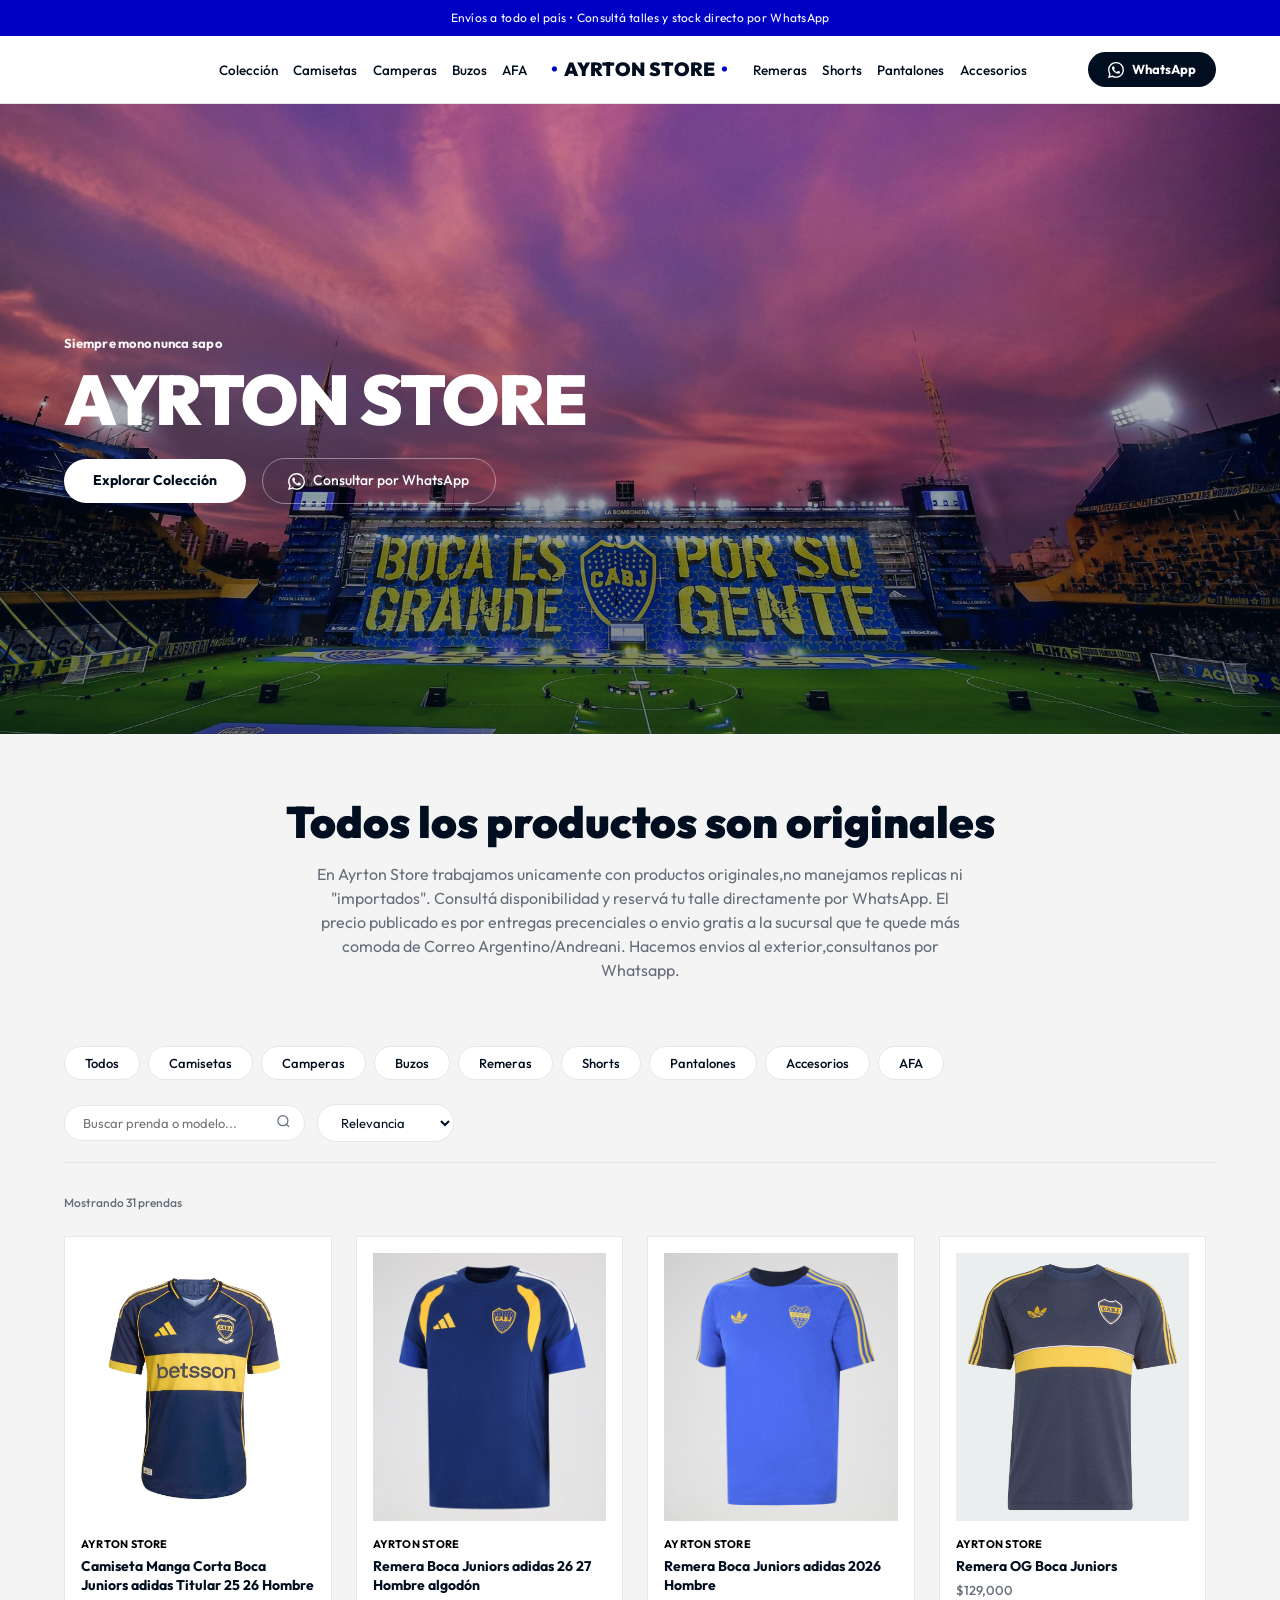
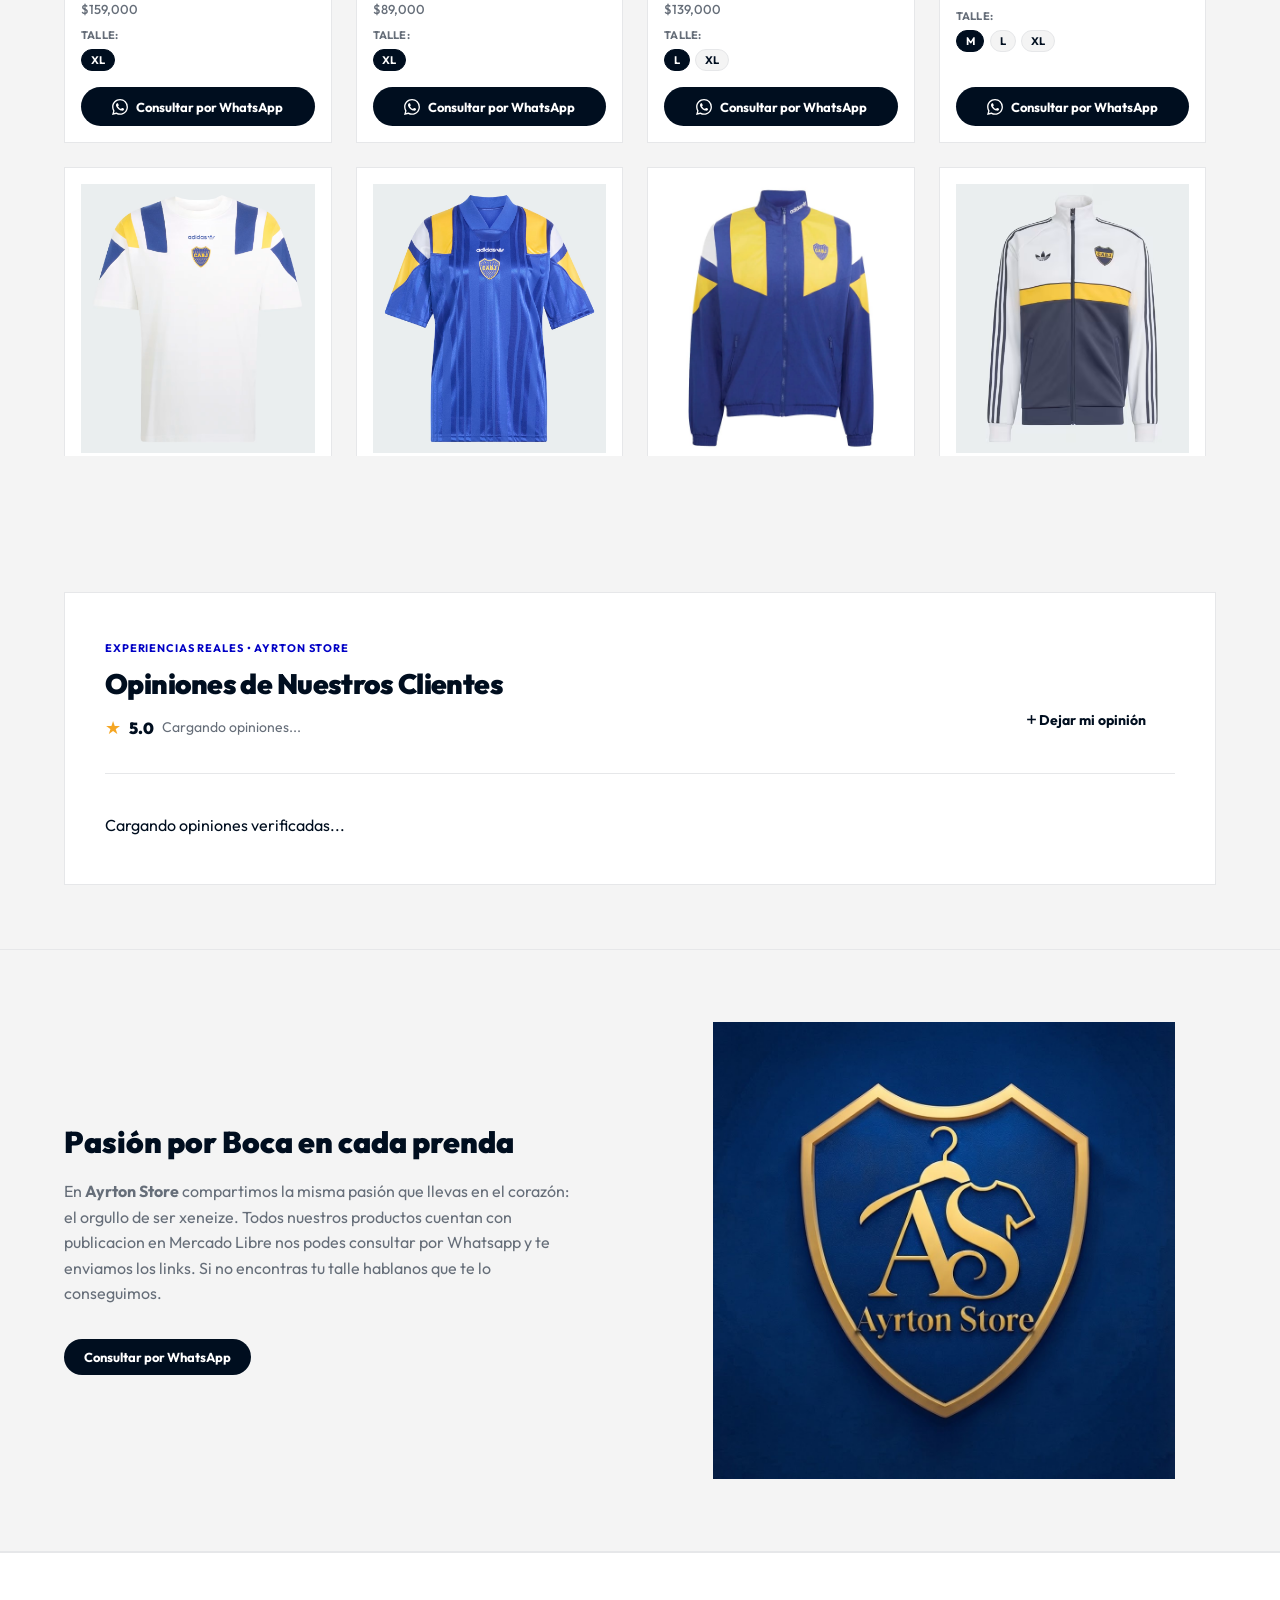
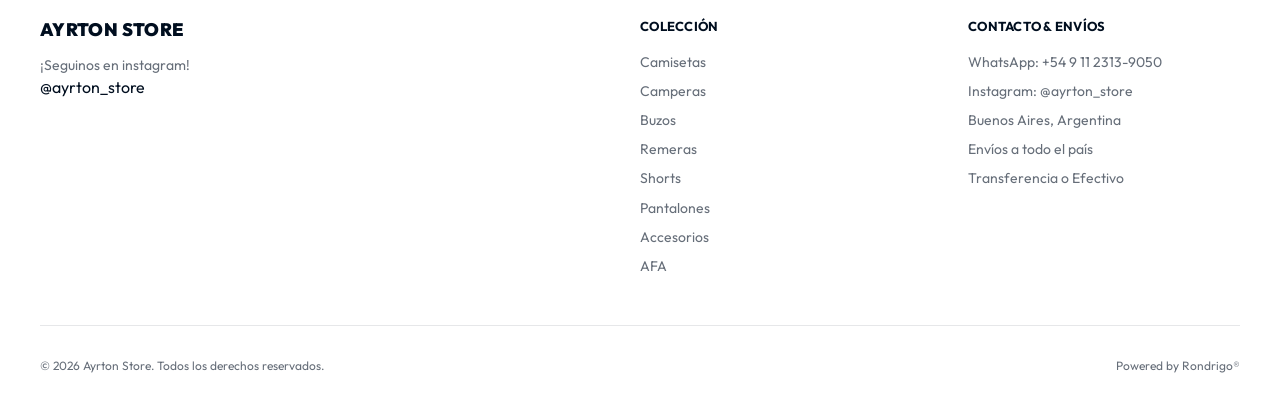
==== commit 35b35ec0: "update texto home" ====
--- a/index.html
+++ b/index.html
@@ -103,7 +103,8 @@
     <h2 class="editorial-headline">Todos los productos son originales</h2>
     <p class="editorial-subtext">
       En Ayrton Store trabajamos unicamente con productos originales,no manejamos replicas ni "importados". Consultá disponibilidad y reservá tu talle directamente por WhatsApp.
-      El precio publicado es por entregas precenciales o envio gratis a la sucursal que te quede más comoda de Correo Argentino.
+      El precio publicado es por entregas precenciales o envio gratis a la sucursal que te quede más comoda de Correo Argentino/Andreani.
+      Hacemos envios al exterior,consultanos por Whatsapp.
     </p>
   </section>
 
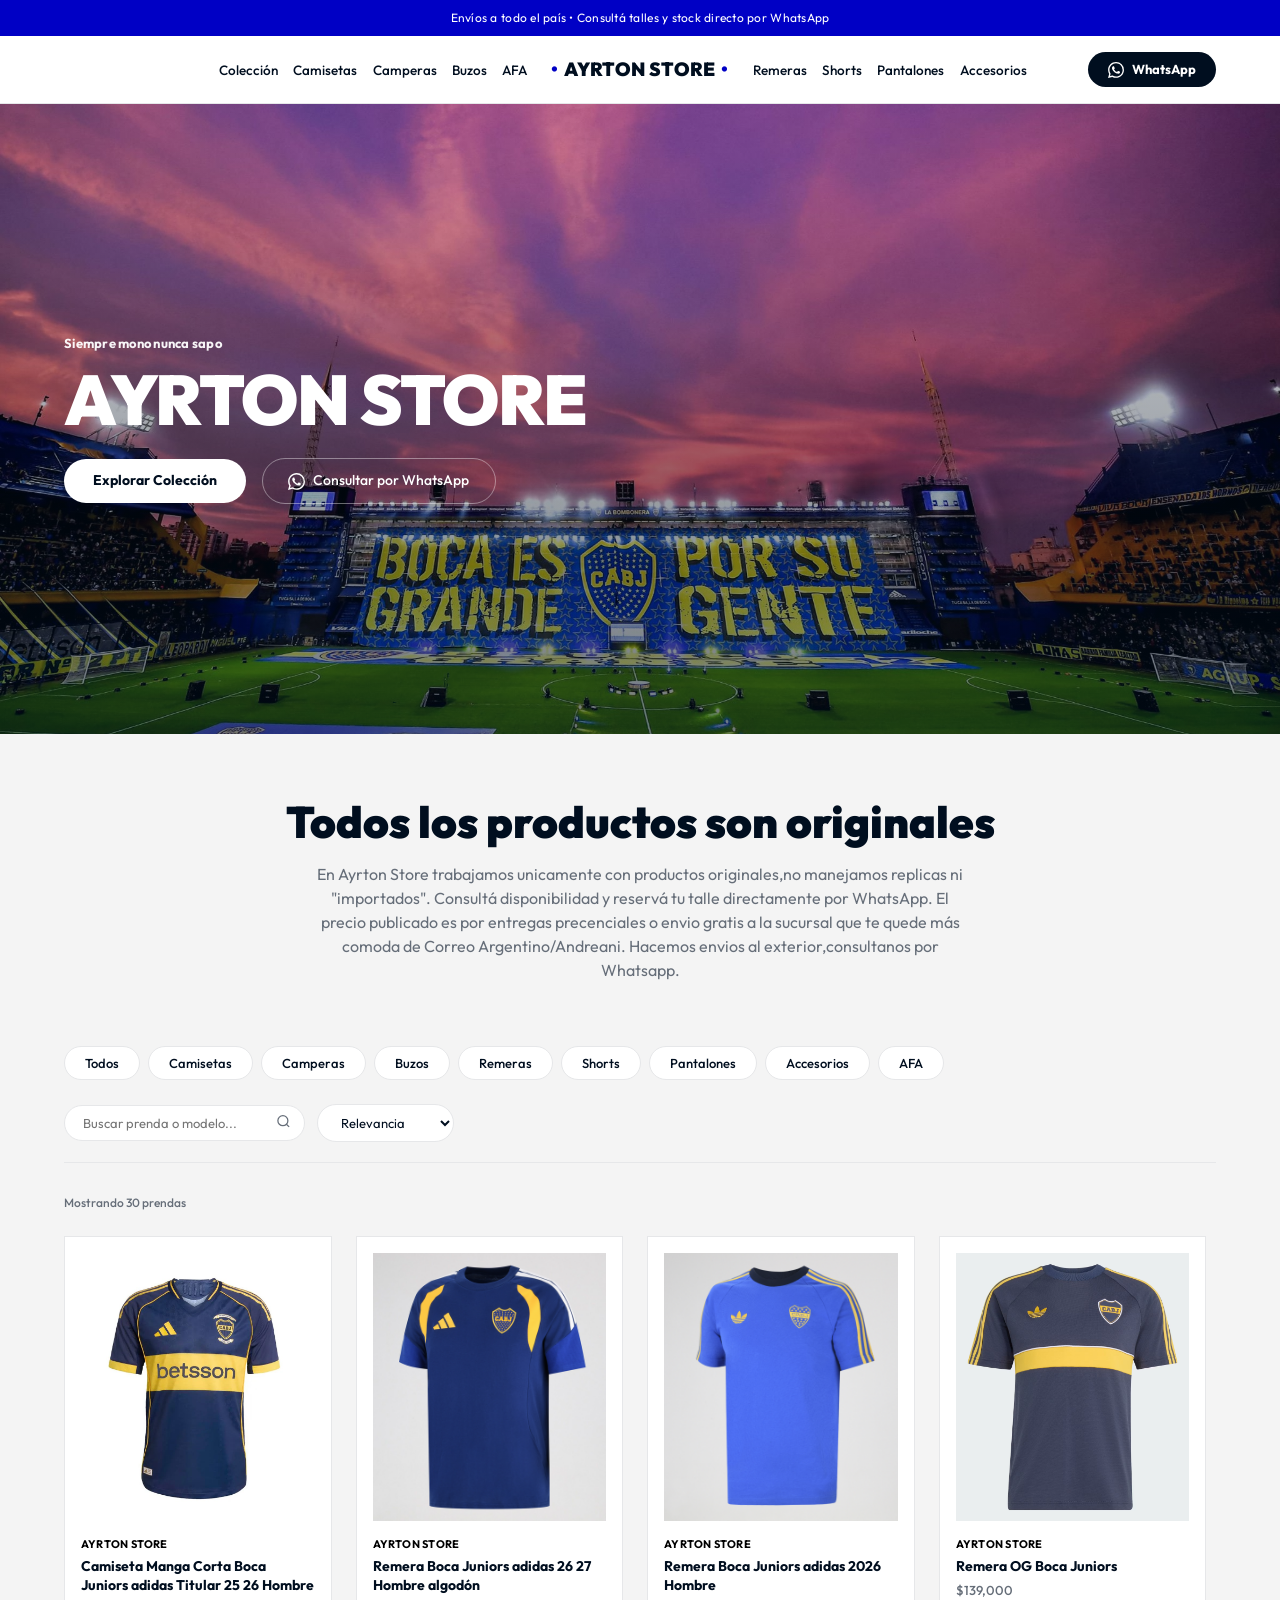
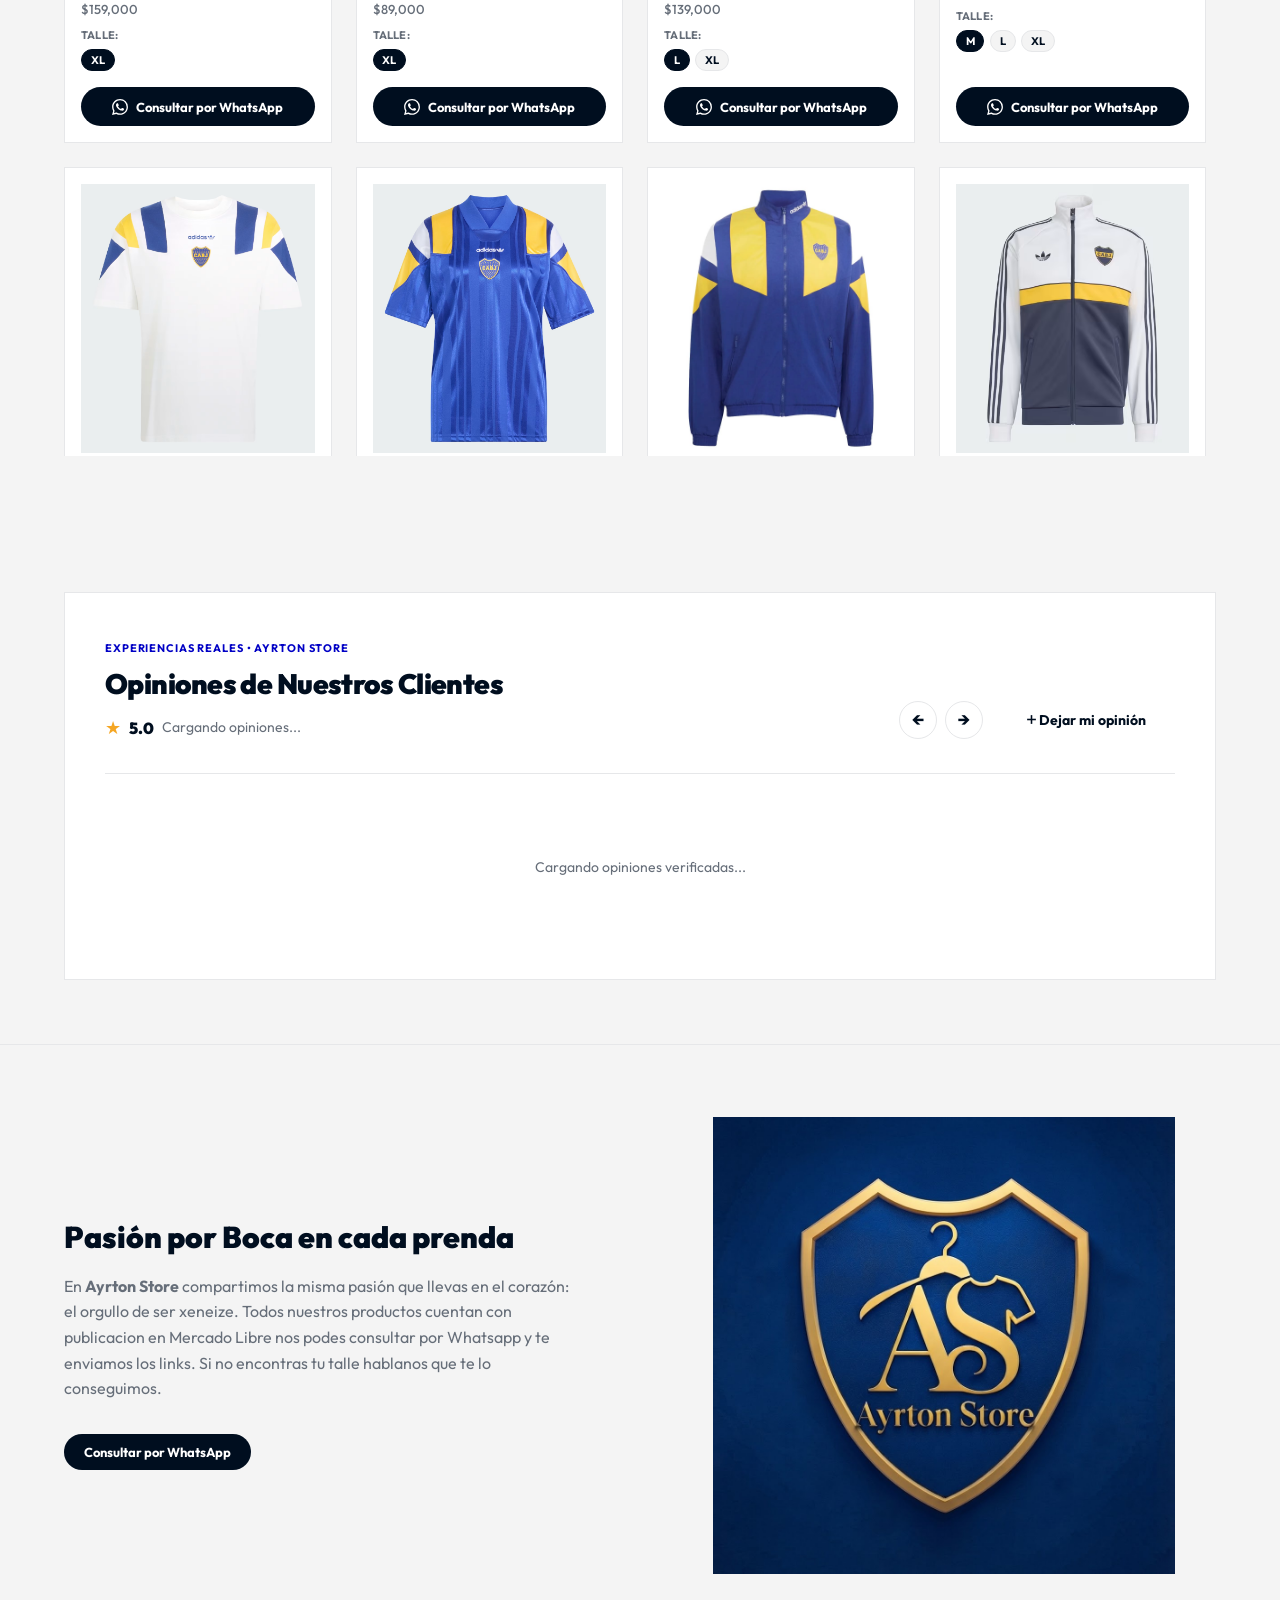
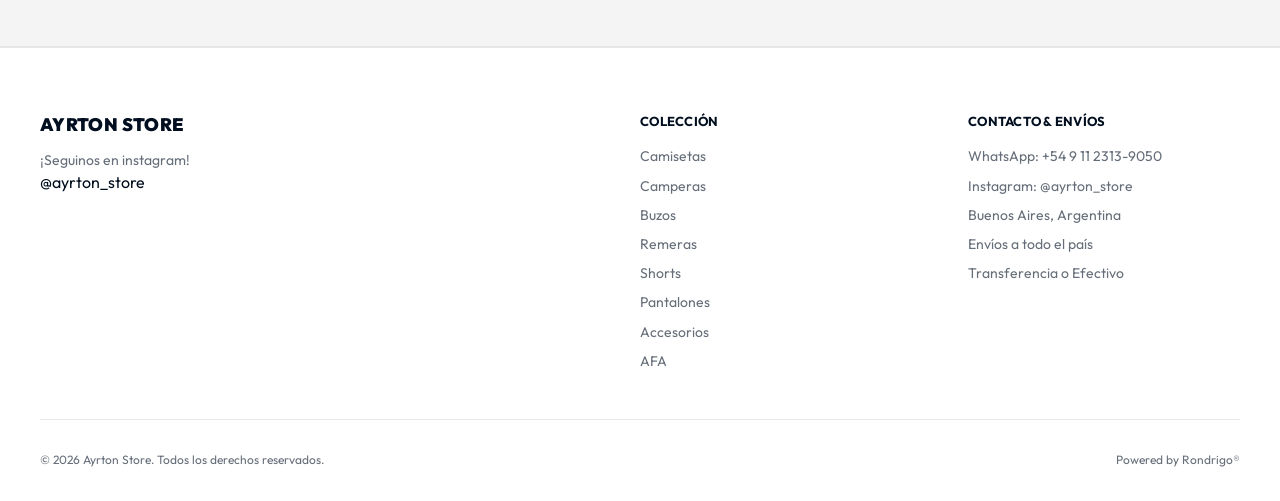
==== commit 58feb276: "update, responder a los comentarios,no se abre mas una ventana al hacer click en una imagen de un co" ====
--- a/index.html
+++ b/index.html
@@ -169,6 +169,10 @@
         </div>
 
         <div class="reviews-header-right">
+          <div class="reviews-carousel-arrows">
+            <button type="button" class="reviews-arrow-btn" id="btnReviewPrev" aria-label="Opinión anterior">←</button>
+            <button type="button" class="reviews-arrow-btn" id="btnReviewNext" aria-label="Opinión siguiente">→</button>
+          </div>
           <button type="button" class="btn-pill-primary" id="btnOpenReviewModal">
             <svg width="15" height="15" viewBox="0 0 24 24" fill="none" stroke="currentColor" stroke-width="2.5"><line x1="12" y1="5" x2="12" y2="19"></line><line x1="5" y1="12" x2="19" y2="12"></line></svg>
             Dejar mi opinión
@@ -176,9 +180,11 @@
         </div>
       </div>
 
-      <!-- Grilla de Reseñas de Clientes -->
-      <div class="reviews-grid" id="reviewsContainer">
-        <div class="reviews-loading">Cargando opiniones verificadas...</div>
+      <!-- Carrusel de Reseñas de Clientes -->
+      <div class="reviews-carousel-wrapper">
+        <div class="reviews-track" id="reviewsContainer">
+          <div class="reviews-loading">Cargando opiniones verificadas...</div>
+        </div>
       </div>
     </div>
   </section>
@@ -220,6 +226,19 @@
   <!-- 8. MODAL DE VISTA RÁPIDA (<dialog> nativo plano) -->
   <dialog id="productDialog" class="quickview-dialog">
     <div id="dialogContent"></div>
+  </dialog>
+
+  <!-- MODAL: PREVISUALIZACIÓN DE FOTO (LIGHTBOX POPUP) -->
+  <dialog id="imageLightboxDialog" class="image-lightbox-dialog">
+    <div class="lightbox-inner">
+      <button type="button" class="lightbox-close-btn" id="btnCloseLightbox" aria-label="Cerrar imagen">
+        <svg width="20" height="20" viewBox="0 0 24 24" fill="none" stroke="currentColor" stroke-width="2.5"><line x1="18" y1="6" x2="6" y2="18"></line><line x1="6" y1="6" x2="18" y2="18"></line></svg>
+      </button>
+      <div class="lightbox-img-container">
+        <img id="lightboxImg" src="" alt="Foto de opinión" />
+      </div>
+      <div class="lightbox-caption" id="lightboxCaption"></div>
+    </div>
   </dialog>
 
   <!-- MODAL: DEJAR OPINIÓN DE CLIENTE -->
--- a/css/styles.css
+++ b/css/styles.css
@@ -80,6 +80,8 @@
 html {
   scroll-behavior: smooth;
   color-scheme: light;
+  overflow-x: hidden;
+  width: 100%;
 }
 
 body {
@@ -92,6 +94,9 @@
   min-height: 100vh;
   display: flex;
   flex-direction: column;
+  overflow-x: hidden;
+  width: 100%;
+  max-width: 100vw;
 }
 
 img {
@@ -1236,11 +1241,75 @@
   border-color: var(--color-midcurrent-navy);
 }
 
-/* Grilla de Reseñas */
-.reviews-grid {
-  display: grid;
-  grid-template-columns: repeat(3, 1fr);
+/* Carrusel de Reseñas */
+.reviews-carousel-arrows {
+  display: inline-flex;
+  align-items: center;
+  gap: 0.5rem;
+}
+
+.reviews-arrow-btn {
+  width: 38px;
+  height: 38px;
+  border-radius: 50%;
+  border: 1px solid var(--color-cloud-veil);
+  background: var(--color-paper-white);
+  color: var(--color-midcurrent-navy);
+  display: inline-flex;
+  align-items: center;
+  justify-content: center;
+  font-size: 18px;
+  line-height: 1;
+  font-weight: var(--font-weight-bold);
+  cursor: pointer;
+  transition: all var(--transition-fast);
+  user-select: none;
+}
+
+.reviews-arrow-btn:hover {
+  background: var(--color-midcurrent-navy);
+  color: var(--color-paper-white);
+  border-color: var(--color-midcurrent-navy);
+}
+
+.reviews-carousel-wrapper {
+  position: relative;
+  width: 100%;
+  overflow: hidden;
+}
+
+.reviews-track {
+  display: flex;
   gap: 1.5rem;
+  overflow-x: auto;
+  scroll-behavior: smooth;
+  scroll-snap-type: x mandatory;
+  padding-bottom: 0.85rem;
+  padding-top: 0.25rem;
+  -webkit-overflow-scrolling: touch;
+  scrollbar-width: thin;
+  scrollbar-color: var(--color-cloud-veil) transparent;
+}
+
+.reviews-track::-webkit-scrollbar {
+  height: 6px;
+}
+
+.reviews-track::-webkit-scrollbar-track {
+  background: transparent;
+}
+
+.reviews-track::-webkit-scrollbar-thumb {
+  background: var(--color-cloud-veil);
+  border-radius: 4px;
+}
+
+.reviews-loading {
+  padding: 2.5rem 1rem;
+  color: var(--color-slate-gray);
+  font-size: 14px;
+  text-align: center;
+  width: 100%;
 }
 
 .review-card {
@@ -1251,6 +1320,11 @@
   flex-direction: column;
   gap: 1rem;
   transition: border-color var(--transition-fast);
+  flex: 0 0 calc((100% - 3rem) / 3);
+  min-width: 290px;
+  max-width: 380px;
+  scroll-snap-align: start;
+  box-sizing: border-box;
 }
 
 .review-card:hover {
@@ -1352,6 +1426,52 @@
   font-weight: var(--font-weight-bold);
 }
 
+/* Respuesta Oficial del Admin en Tarjeta */
+.review-admin-reply {
+  margin-top: 0.35rem;
+  padding: 0.85rem 1rem;
+  background-color: var(--color-paper-white);
+  border-left: 3px solid var(--color-deep-cobalt);
+  border-top: 1px solid var(--color-cloud-veil);
+  border-right: 1px solid var(--color-cloud-veil);
+  border-bottom: 1px solid var(--color-cloud-veil);
+  border-radius: 2px;
+  display: flex;
+  flex-direction: column;
+  gap: 0.35rem;
+}
+
+.review-reply-header {
+  display: flex;
+  align-items: center;
+  gap: 0.45rem;
+  font-size: 12px;
+  color: var(--color-midcurrent-navy);
+}
+
+.reply-badge-logo {
+  color: var(--color-deep-cobalt);
+  font-size: 14px;
+}
+
+.reply-verified-check {
+  display: inline-flex;
+  align-items: center;
+  font-size: 10.5px;
+  font-weight: var(--font-weight-bold);
+  color: #108a00;
+  background: #ebfbee;
+  padding: 1px 7px;
+  border-radius: var(--radius-pill);
+}
+
+.review-reply-text {
+  font-size: 12.5px;
+  line-height: 1.45;
+  color: var(--color-slate-gray);
+  font-style: italic;
+}
+
 .reviews-empty {
   grid-column: 1 / -1;
   text-align: center;
@@ -1377,21 +1497,127 @@
   gap: 4px;
 }
 
-/* Dialogs de Reseñas y Admin */
+/* Lightbox Popup para Fotos de Reseñas */
+.image-lightbox-dialog {
+  border: none;
+  background: transparent;
+  padding: 0;
+  max-width: 95vw;
+  max-height: 92vh;
+  margin: auto;
+  overflow: visible;
+  outline: none;
+}
+
+.image-lightbox-dialog::backdrop {
+  background: rgba(0, 14, 31, 0.88);
+  backdrop-filter: blur(6px);
+}
+
+.lightbox-inner {
+  position: relative;
+  display: flex;
+  flex-direction: column;
+  align-items: center;
+  background: var(--color-midcurrent-navy);
+  border: 1px solid rgba(255, 255, 255, 0.15);
+  box-shadow: 0 25px 60px rgba(0, 0, 0, 0.55);
+  border-radius: 4px;
+  overflow: hidden;
+  max-width: min(92vw, 860px);
+  max-height: 90vh;
+}
+
+.lightbox-close-btn {
+  position: absolute;
+  top: 10px;
+  right: 10px;
+  background: rgba(0, 0, 0, 0.7);
+  color: #ffffff;
+  border: 1px solid rgba(255, 255, 255, 0.3);
+  width: 36px;
+  height: 36px;
+  border-radius: 50%;
+  display: flex;
+  align-items: center;
+  justify-content: center;
+  cursor: pointer;
+  z-index: 10;
+  transition: all var(--transition-fast);
+}
+
+.lightbox-close-btn:hover {
+  background: #ffffff;
+  color: var(--color-midcurrent-navy);
+  transform: scale(1.06);
+}
+
+.lightbox-img-container {
+  width: 100%;
+  display: flex;
+  align-items: center;
+  justify-content: center;
+  background: #000;
+  max-height: calc(88vh - 46px);
+  overflow: hidden;
+}
+
+.lightbox-img-container img {
+  max-width: 100%;
+  max-height: calc(88vh - 46px);
+  width: auto;
+  height: auto;
+  object-fit: contain;
+  display: block;
+  user-select: none;
+}
+
+.lightbox-caption {
+  width: 100%;
+  padding: 0.65rem 1rem;
+  background: var(--color-midcurrent-navy);
+  color: var(--color-morning-mist);
+  font-size: 13px;
+  text-align: center;
+  font-weight: var(--font-weight-medium);
+  letter-spacing: 0.02em;
+  border-top: 1px solid rgba(255, 255, 255, 0.1);
+}
+
+.admin-preview-btn {
+  display: inline-flex;
+  align-items: center;
+  gap: 0.25rem;
+  font-size: 11px;
+  color: var(--color-deep-cobalt);
+  cursor: pointer;
+  text-decoration: underline;
+  margin-top: 2px;
+}
+
+.admin-review-img-preview {
+  cursor: pointer;
+}
+
+/* Dialogs de Reseñas y Admin — Responsive & Mobile Safe */
 .review-dialog,
 .admin-dialog {
   border: 1px solid var(--color-cloud-veil);
   background: var(--color-paper-white);
   padding: 0;
   max-width: 540px;
-  width: 92%;
+  width: min(94vw, 540px);
   margin: auto;
   border-radius: 0px;
   box-shadow: 0 20px 40px rgba(0,0,0,0.15);
+  box-sizing: border-box;
+  max-height: 90vh;
+  overflow: hidden;
 }
 
 .admin-dialog {
   max-width: 680px;
+  width: min(95vw, 680px);
 }
 
 .review-dialog::backdrop,
@@ -1402,8 +1628,12 @@
 
 .review-dialog-inner,
 .admin-dialog-inner {
-  padding: 2.25rem;
+  padding: clamp(1.2rem, 3.5vw, 2.25rem);
   position: relative;
+  max-height: 90vh;
+  overflow-y: auto;
+  box-sizing: border-box;
+  width: 100%;
 }
 
 .review-dialog-header,
@@ -1603,6 +1833,12 @@
 .admin-pin-row {
   display: flex;
   gap: 0.75rem;
+  flex-wrap: wrap;
+}
+
+.admin-pin-row input {
+  flex: 1 1 180px;
+  min-width: 0;
 }
 
 .admin-error-text {
@@ -1695,10 +1931,84 @@
   color: var(--color-slate-gray);
 }
 
+/* Compositor de respuesta oficial en panel Admin */
+.admin-reply-composer {
+  margin-top: 0.65rem;
+  padding-top: 0.65rem;
+  border-top: 1px dashed var(--color-cloud-veil);
+  display: flex;
+  flex-direction: column;
+  gap: 0.4rem;
+}
+
+.admin-reply-label {
+  font-size: 12px;
+  font-weight: var(--font-weight-bold);
+  color: var(--color-midcurrent-navy);
+}
+
+.admin-reply-textarea {
+  min-height: 60px;
+  font-size: 13px;
+  padding: 0.55rem 0.75rem;
+  resize: vertical;
+}
+
+.admin-reply-actions {
+  display: flex;
+  align-items: center;
+  gap: 0.5rem;
+  flex-wrap: wrap;
+  margin-top: 0.25rem;
+}
+
+.btn-admin-save-reply {
+  background: var(--color-deep-cobalt);
+  color: #fff;
+  border: none;
+  padding: 0.45rem 0.9rem;
+  border-radius: var(--radius-pill);
+  font-size: 12px;
+  font-weight: var(--font-weight-bold);
+  cursor: pointer;
+  transition: opacity var(--transition-fast);
+}
+
+.btn-admin-save-reply:hover {
+  opacity: 0.9;
+}
+
+.btn-admin-remove-reply {
+  background: transparent;
+  color: #c92a2a;
+  border: 1px solid #ffc9c9;
+  padding: 0.4rem 0.85rem;
+  border-radius: var(--radius-pill);
+  font-size: 11.5px;
+  font-weight: var(--font-weight-medium);
+  cursor: pointer;
+  transition: all var(--transition-fast);
+}
+
+.btn-admin-remove-reply:hover {
+  background: #fff5f5;
+  border-color: #c92a2a;
+}
+
 .admin-actions-row {
   display: flex;
   gap: 0.75rem;
   margin-top: 0.5rem;
+  flex-wrap: wrap;
+  width: 100%;
+}
+
+.btn-admin-approve,
+.btn-admin-reject,
+.btn-admin-delete {
+  flex: 1 1 auto;
+  min-width: 120px;
+  text-align: center;
 }
 
 .btn-admin-approve {
@@ -1866,6 +2176,35 @@
   .trust-review-widget {
     display: none;
   }
+
+  /* Reseñas en Mobile */
+  .reviews-section {
+    padding: 2.5rem 1rem 3rem;
+  }
+  .reviews-container {
+    padding: 1.5rem 1rem;
+  }
+  .reviews-header {
+    flex-direction: column;
+    align-items: flex-start;
+    gap: 1.25rem;
+    margin-bottom: 1.5rem;
+    padding-bottom: 1.25rem;
+  }
+  .reviews-header-right {
+    width: 100%;
+    justify-content: space-between;
+  }
+  .review-card {
+    flex: 0 0 85vw;
+    min-width: 82vw;
+    max-width: 86vw;
+    scroll-snap-align: center;
+    padding: 1.25rem;
+  }
+  .reviews-track {
+    gap: 1rem;
+  }
 }
 
 @media (max-width: 480px) {
